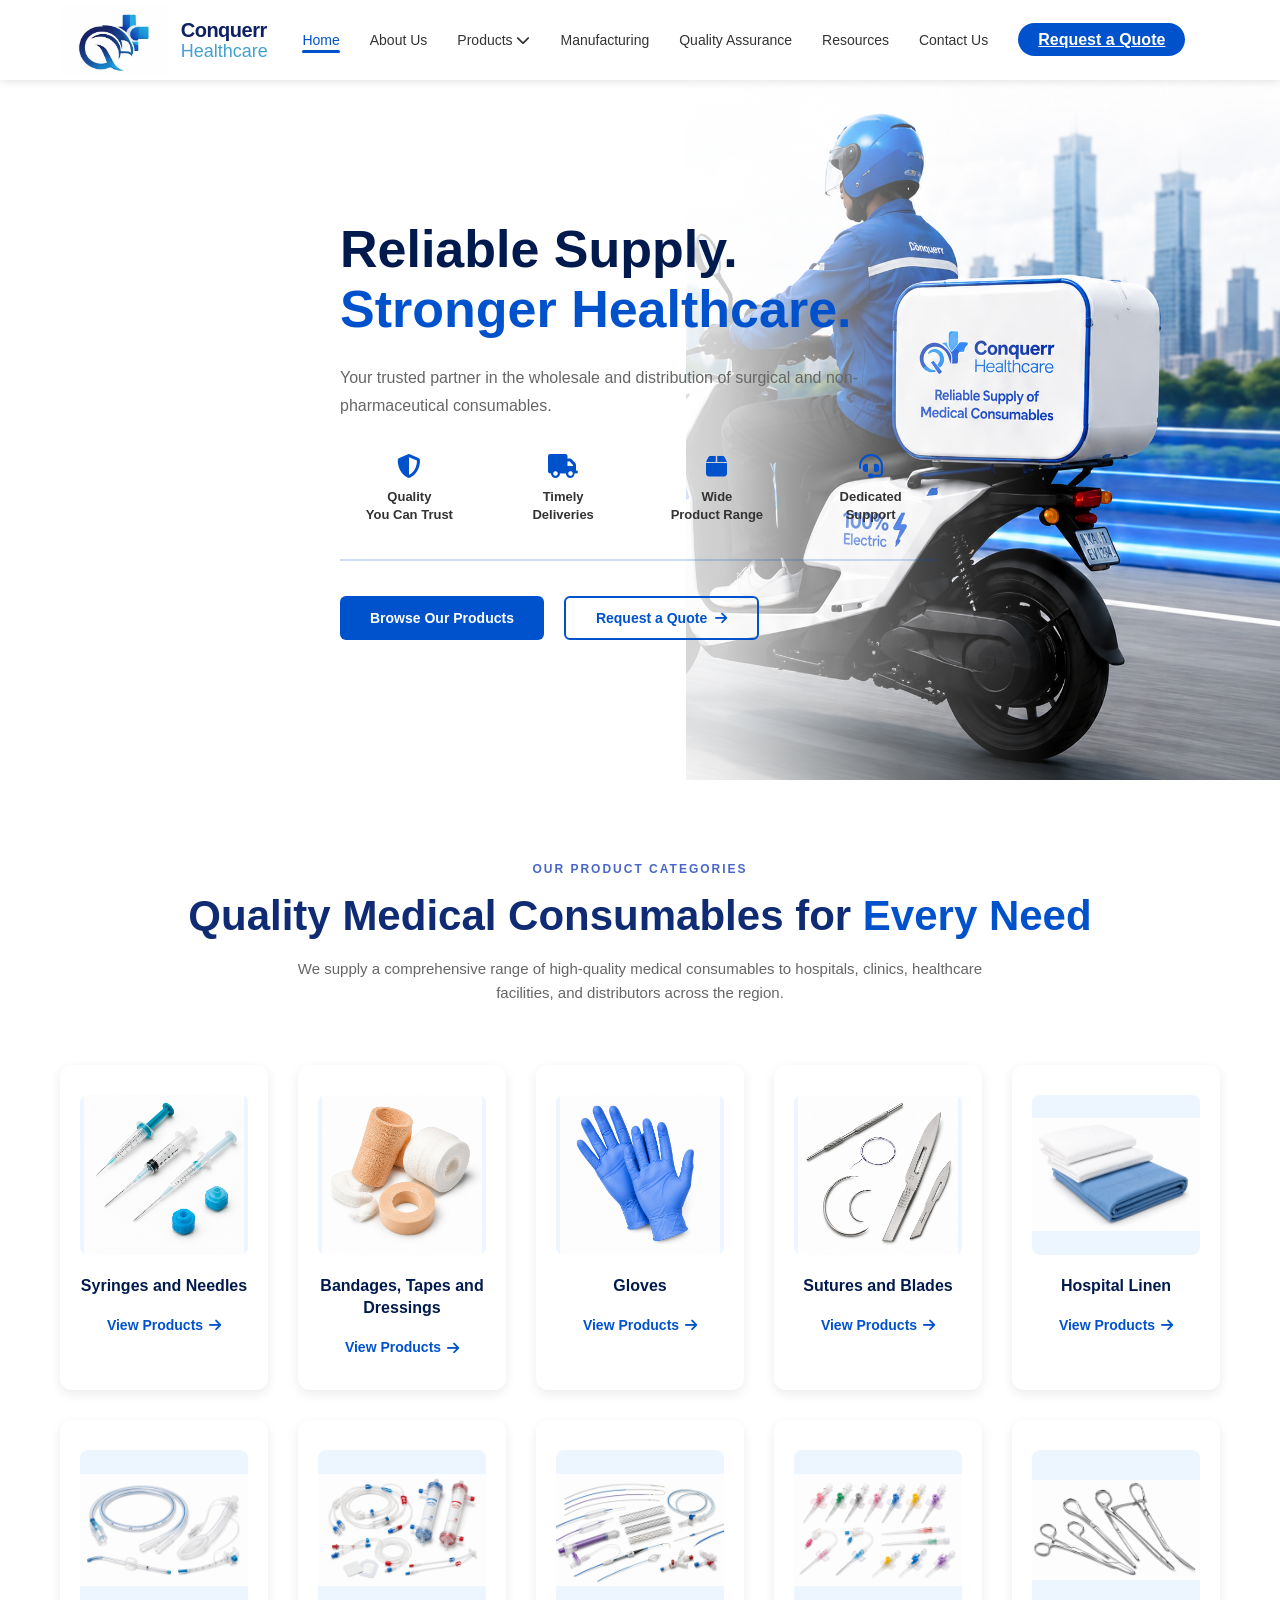
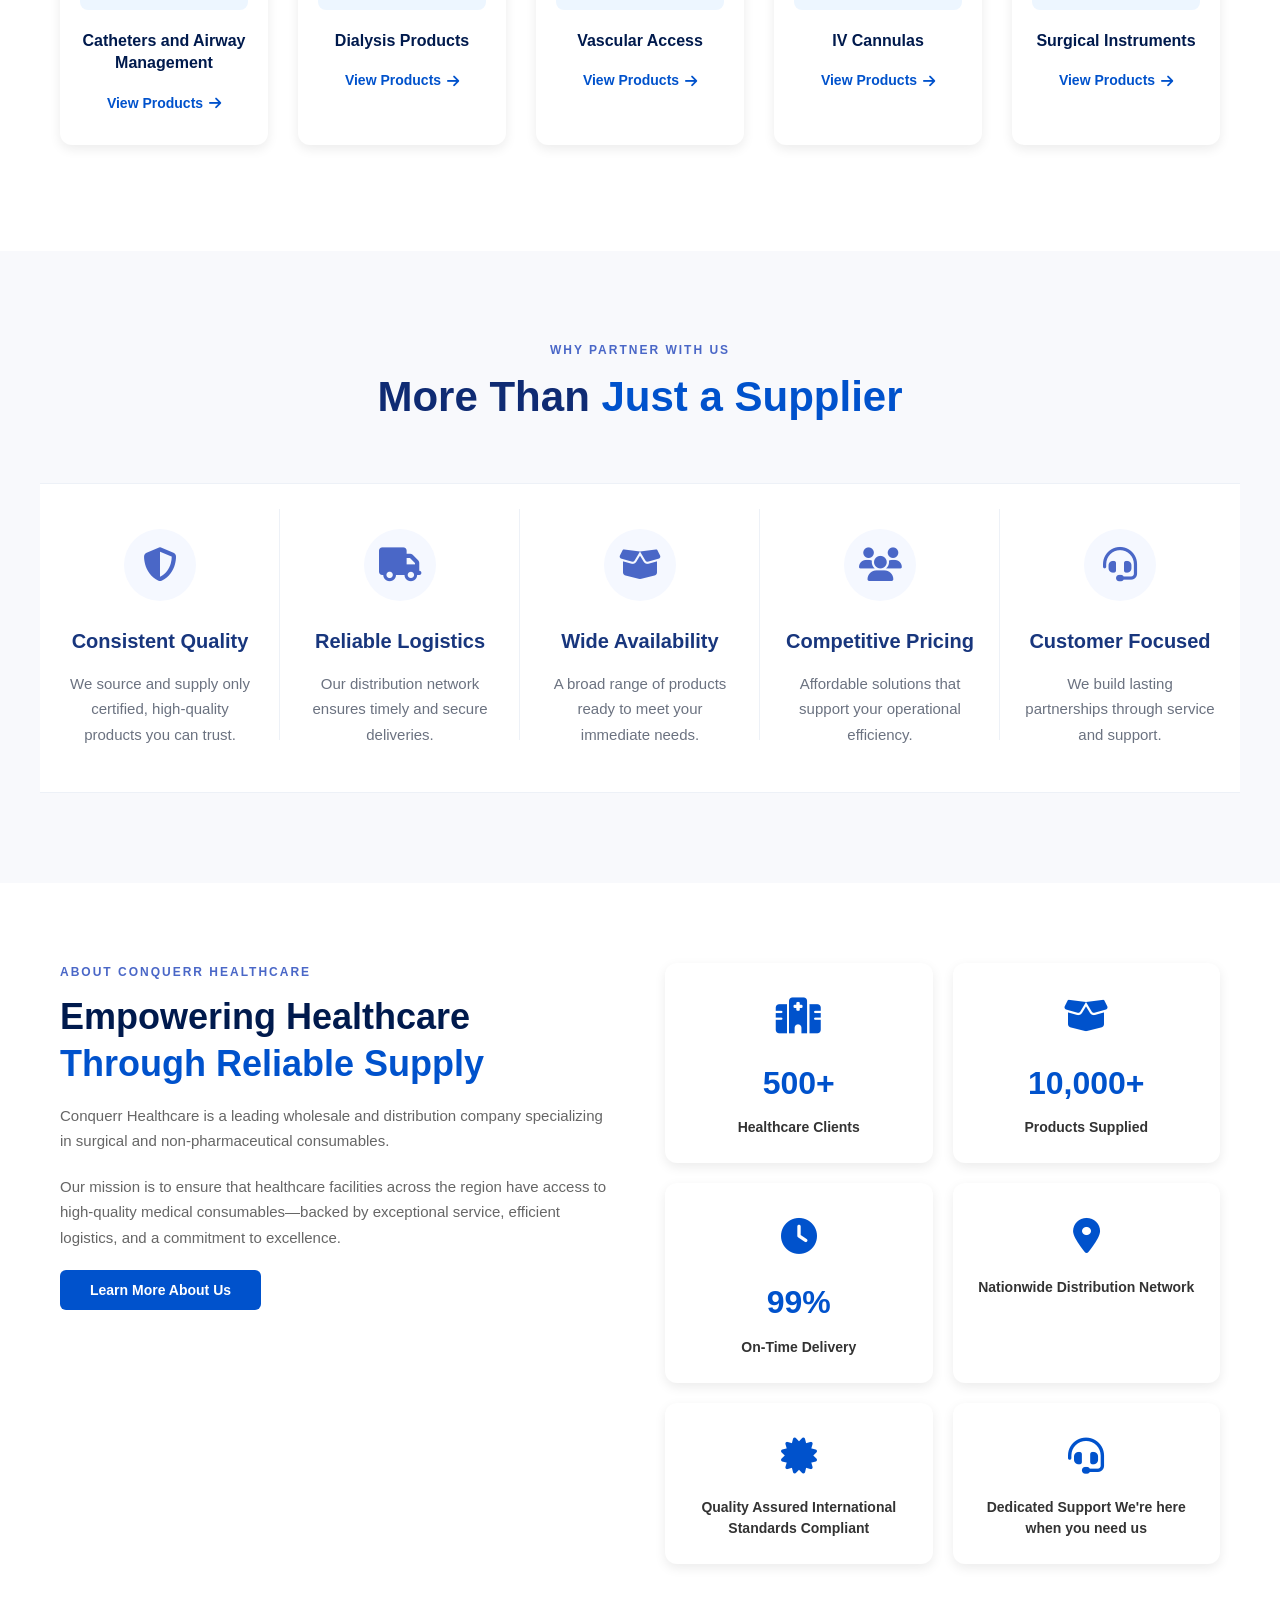
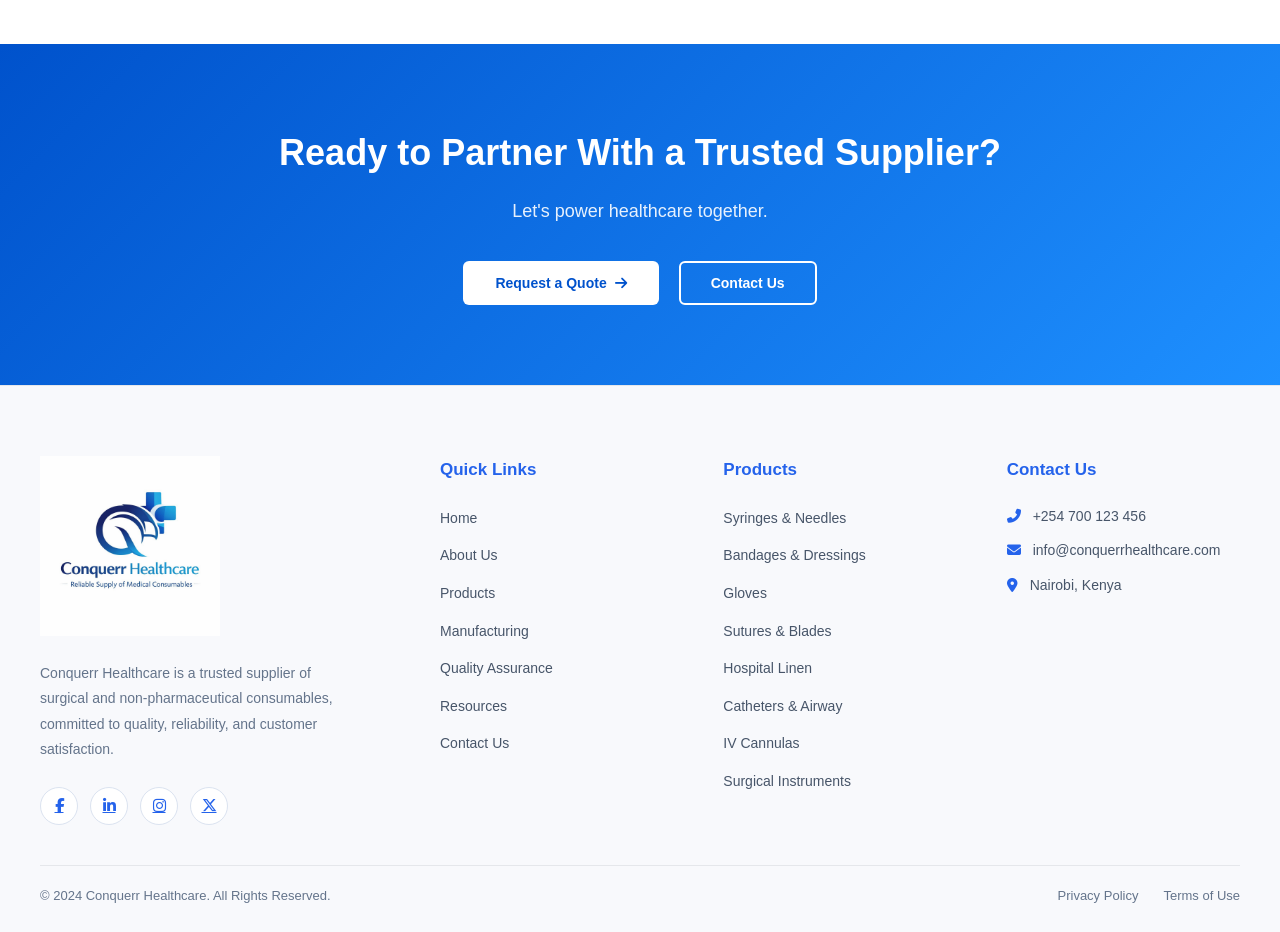
==== index.html @ abe2ee46 "first commit" ====
<!DOCTYPE html>
<html lang="en">
<head>
    <meta charset="UTF-8">
    <meta name="viewport" content="width=device-width, initial-scale=1.0">
    <title>Conquerr Healthcare - Reliable Supply. Stronger Healthcare.</title>
    <link rel="stylesheet" href="styles.css">
    <link rel="stylesheet" href="https://cdnjs.cloudflare.com/ajax/libs/font-awesome/6.4.0/css/all.min.css">
</head>
<body>
    <!-- Navigation Bar -->
    <nav class="navbar">
        <div class="nav-container">
            <div class="nav-logo">
                <img src="logo.png" alt="Conquerr Healthcare Logo" class="logo-img">
                <div class="logo-text">
                <span class="main-text">Conquerr</span>
                <span class="sub-text">Healthcare</span>
            </div>
            </div>
            
            <div class="hamburger" id="hamburger">
                <span></span>
                <span></span>
                <span></span>
            </div>
            
            <ul class="nav-menu" id="navMenu">
                <li><a href="#home" class="nav-link active">Home</a></li>
                <li><a href="#about" class="nav-link">About Us</a></li>
                <li class="dropdown">
                    <a href="#products" class="nav-link">Products <i class="fas fa-chevron-down"></i></a>
                    <div class="dropdown-menu">
                        <a href="#syringes">Syringes and Needles</a>
                        <a href="#bandages">Bandages, Tapes & Dressings</a>
                        <a href="#gloves">Gloves</a>
                        <a href="#sutures">Sutures and Blades</a>
                        <a href="#linen">Hospital Linen</a>
                    </div>
                </li>
                <li><a href="#manufacturing" class="nav-link">Manufacturing</a></li>
                <li><a href="#quality" class="nav-link">Quality Assurance</a></li>
                <li><a href="#resources" class="nav-link">Resources</a></li>
                <li><a href="#contact" class="nav-link">Contact Us</a></li>
                <li><a href="#quote" class="btn-quote">Request a Quote</a></li>
            </ul>
        </div>
    </nav>

    <!-- Hero Section -->
    <section class="hero" id="home">
        <div class="hero-background">
            <div class="hero-gradient-overlay"></div>
            <img src="bike.png" alt="Delivery Bike" class="hero-bike-image">
        </div>

        <div class="hero-content">
            <div class="hero-text-wrapper">
                <h1 class="hero-title">
                    Reliable Supply.<br>
                    <span class="highlight">Stronger Healthcare.</span>
                </h1>
                <p class="hero-subtitle">
                    Your trusted partner in the wholesale and distribution of surgical and non-pharmaceutical consumables.
                </p>
                
                <div class="hero-features">
                    <div class="feature-item">
                        <i class="fas fa-shield-alt"></i>
                        <span>Quality<br>You Can Trust</span>
                    </div>
                    <div class="feature-item">
                        <i class="fas fa-truck"></i>
                        <span>Timely<br>Deliveries</span>
                    </div>
                    <div class="feature-item">
                        <i class="fas fa-box"></i>
                        <span>Wide<br>Product Range</span>
                    </div>
                    <div class="feature-item">
                        <i class="fas fa-headset"></i>
                        <span>Dedicated<br>Support</span>
                    </div>
                </div>
                
                <div class="hero-buttons">
                    <button class="btn btn-primary">Browse Our Products</button>
                    <button class="btn btn-secondary">Request a Quote <i class="fas fa-arrow-right"></i></button>
                </div>
            </div>
        </div>
    </section>

    <!-- Products Section -->
    <section class="products-section" id="products">
        <div class="container">
            <div class="section-header">
                <span class="section-label">OUR PRODUCT CATEGORIES</span>
                <h2>Quality Medical Consumables for <span class="highlight">Every Need</span></h2>
                <p>We supply a comprehensive range of high-quality medical consumables to hospitals, clinics, healthcare facilities, and distributors across the region.</p>
            </div>

            <div class="products-grid">
                <!-- Product 1 -->
                <div class="product-card">
                    <div class="product-image">
                        <img src="syringes.png" alt="Syringes and Needles">
                    </div>
                    <h3>Syringes and Needles</h3>
                    <a href="#" class="view-products">View Products <i class="fas fa-arrow-right"></i></a>
                </div>

                <!-- Product 2 -->
                <div class="product-card">
                    <div class="product-image">
                        <img src="bandages.png" alt="Bandages, Tapes & Dressings">
                    </div>
                    <h3>Bandages, Tapes and Dressings</h3>
                    <a href="#" class="view-products">View Products <i class="fas fa-arrow-right"></i></a>
                </div>

                <!-- Product 3 -->
                <div class="product-card">
                    <div class="product-image">
                        <img src="gloves.png" alt="Gloves">
                    </div>
                    <h3>Gloves</h3>
                    <a href="#" class="view-products">View Products <i class="fas fa-arrow-right"></i></a>
                </div>

                <!-- Product 4 -->
                <div class="product-card">
                    <div class="product-image">
                        <img src="sutures.png" alt="Sutures and Blades">
                    </div>
                    <h3>Sutures and Blades</h3>
                    <a href="#" class="view-products">View Products <i class="fas fa-arrow-right"></i></a>
                </div>

                <!-- Product 5 -->
                <div class="product-card">
                    <div class="product-image">
                        <img src="linen.png" alt="Hospital Linen">
                    </div>
                    <h3>Hospital Linen</h3>
                    <a href="#" class="view-products">View Products <i class="fas fa-arrow-right"></i></a>
                </div>

                <!-- Product 6 -->
                <div class="product-card">
                    <div class="product-image">
                        <img src="catheters.png" alt="Catheters and Airway Management">
                    </div>
                    <h3>Catheters and Airway Management</h3>
                    <a href="#" class="view-products">View Products <i class="fas fa-arrow-right"></i></a>
                </div>

                <!-- Product 7 -->
                <div class="product-card">
                    <div class="product-image">
                        <img src="dialysis.png" alt="Dialysis Products">
                    </div>
                    <h3>Dialysis Products</h3>
                    <a href="#" class="view-products">View Products <i class="fas fa-arrow-right"></i></a>
                </div>

                <!-- Product 8 -->
                <div class="product-card">
                    <div class="product-image">
                        <img src="vascular.png" alt="Vascular Access">
                    </div>
                    <h3>Vascular Access</h3>
                    <a href="#" class="view-products">View Products <i class="fas fa-arrow-right"></i></a>
                </div>

                <!-- Product 9 -->
                <div class="product-card">
                    <div class="product-image">
                        <img src="cannulas.png" alt="IV Cannulas">
                    </div>
                    <h3>IV Cannulas</h3>
                    <a href="#" class="view-products">View Products <i class="fas fa-arrow-right"></i></a>
                </div>

                <!-- Product 10 -->
                <div class="product-card">
                    <div class="product-image">
                        <img src="instruments.png" alt="Surgical Instruments">
                    </div>
                    <h3>Surgical Instruments</h3>
                    <a href="#" class="view-products">View Products <i class="fas fa-arrow-right"></i></a>
                </div>
            </div>
        </div>
    </section>
    <br>

    <!-- Why Partner Section -->
<section class="why-partner" id="quality">
    <div class="container">

        <div class="section-header">
            <span class="section-label">WHY PARTNER WITH US</span>
            <h2>More Than <span class="highlight">Just a Supplier</span></h2>
        </div>

        <div class="partners-grid">

            <div class="partner-card">
                <div class="partner-icon">
                    <i class="fas fa-shield-alt"></i>
                </div>
                <h3>Consistent Quality</h3>
                <p>
                    We source and supply only certified,
                    high-quality products you can trust.
                </p>
            </div>

            <div class="partner-card">
                <div class="partner-icon">
                    <i class="fas fa-truck"></i>
                </div>
                <h3>Reliable Logistics</h3>
                <p>
                    Our distribution network ensures timely
                    and secure deliveries.
                </p>
            </div>

            <div class="partner-card">
                <div class="partner-icon">
                    <i class="fas fa-box-open"></i>
                </div>
                <h3>Wide Availability</h3>
                <p>
                    A broad range of products ready to meet
                    your immediate needs.
                </p>
            </div>

            <div class="partner-card">
                <div class="partner-icon">
                    <i class="fas fa-users"></i>
                </div>
                <h3>Competitive Pricing</h3>
                <p>
                    Affordable solutions that support your
                    operational efficiency.
                </p>
            </div>

            <div class="partner-card">
                <div class="partner-icon">
                    <i class="fas fa-headset"></i>
                </div>
                <h3>Customer Focused</h3>
                <p>
                    We build lasting partnerships through
                    service and support.
                </p>
            </div>

        </div>

    </div>
</section>

    <!-- About Section -->
    <section class="about-section" id="about">
        <div class="container">
            <div class="about-content">
                <div class="about-text">
                    <span class="section-label">ABOUT CONQUERR HEALTHCARE</span>
                    <h2>Empowering Healthcare<br><span class="highlight">Through Reliable Supply</span></h2>
                    <p>Conquerr Healthcare is a leading wholesale and distribution company specializing in surgical and non-pharmaceutical consumables.</p>
                    <p>Our mission is to ensure that healthcare facilities across the region have access to high-quality medical consumables—backed by exceptional service, efficient logistics, and a commitment to excellence.</p>
                    <button class="btn btn-primary">Learn More About Us</button>
                </div>

                <div class="stats-grid">
                    <div class="stat-card">
                        <div class="stat-icon">
                            <i class="fas fa-hospital"></i>
                        </div>
                        <div class="stat-number">500+</div>
                        <div class="stat-label">Healthcare Clients</div>
                    </div>

                    <div class="stat-card">
                        <div class="stat-icon">
                            <i class="fas fa-box-open"></i>
                        </div>
                        <div class="stat-number">10,000+</div>
                        <div class="stat-label">Products Supplied</div>
                    </div>

                    <div class="stat-card">
                        <div class="stat-icon">
                            <i class="fas fa-clock"></i>
                        </div>
                        <div class="stat-number">99%</div>
                        <div class="stat-label">On-Time Delivery</div>
                    </div>

                    <div class="stat-card">
                        <div class="stat-icon">
                            <i class="fas fa-map-marker-alt"></i>
                        </div>
                        <div class="stat-label">Nationwide Distribution Network</div>
                    </div>

                    <div class="stat-card">
                        <div class="stat-icon">
                            <i class="fas fa-certificate"></i>
                        </div>
                        <div class="stat-label">Quality Assured International Standards Compliant</div>
                    </div>

                    <div class="stat-card">
                        <div class="stat-icon">
                            <i class="fas fa-headset"></i>
                        </div>
                        <div class="stat-label">Dedicated Support We're here when you need us</div>
                    </div>
                </div>
            </div>
        </div>
    </section>

    <!-- CTA Section -->
    <section class="cta-section">
        <div class="container">
            <div class="cta-content">
                <h2>Ready to Partner With a Trusted Supplier?</h2>
                <p>Let's power healthcare together.</p>
                <div class="cta-buttons">
                    <button class="btn btn-secondary-light">Request a Quote <i class="fas fa-arrow-right"></i></button>
                    <button class="btn btn-secondary-outline">Contact Us</button>
                </div>
            </div>
        </div>
    </section>

    <footer class="footer">

    <div class="container">

        <div class="footer-content">

            <!-- Company -->
            <div class="footer-section">

                <div class="footer-logo">
                    <img src="logo1.png" alt="Logo" class="logo-img-footer">
                </div>

                <p>
                    Conquerr Healthcare is a trusted supplier
                    of surgical and non-pharmaceutical consumables,
                    committed to quality, reliability,
                    and customer satisfaction.
                </p>

                <div class="social-links">
                    <a href="#"><i class="fab fa-facebook-f"></i></a>
                    <a href="#"><i class="fab fa-linkedin-in"></i></a>
                    <a href="#"><i class="fab fa-instagram"></i></a>
                    <a href="#"><i class="fab fa-x-twitter"></i></a>
                </div>

            </div>

            <!-- Quick Links -->
            <div class="footer-section">

                <h4>Quick Links</h4>

                <ul>
                    <li><a href="#">Home</a></li>
                    <li><a href="#">About Us</a></li>
                    <li><a href="#">Products</a></li>
                    <li><a href="#">Manufacturing</a></li>
                    <li><a href="#">Quality Assurance</a></li>
                    <li><a href="#">Resources</a></li>
                    <li><a href="#">Contact Us</a></li>
                </ul>

            </div>

            <!-- Products -->
            <div class="footer-section">

                <h4>Products</h4>

                <ul>
                    <li><a href="#">Syringes & Needles</a></li>
                    <li><a href="#">Bandages & Dressings</a></li>
                    <li><a href="#">Gloves</a></li>
                    <li><a href="#">Sutures & Blades</a></li>
                    <li><a href="#">Hospital Linen</a></li>
                    <li><a href="#">Catheters & Airway</a></li>
                    <li><a href="#">IV Cannulas</a></li>
                    <li><a href="#">Surgical Instruments</a></li>
                </ul>

            </div>

            <!-- Contact -->
            <div class="footer-section">

                <h4>Contact Us</h4>

                <ul class="contact-info">

                    <li>
                        <i class="fas fa-phone-alt"></i>
                        +254 700 123 456
                    </li>

                    <li>
                        <i class="fas fa-envelope"></i>
                        info@conquerrhealthcare.com
                    </li>

                    <li>
                        <i class="fas fa-location-dot"></i>
                        Nairobi, Kenya
                    </li>

                </ul>

            </div>

        </div>

        <!-- Bottom -->
        <div class="footer-bottom">

            <p>© 2024 Conquerr Healthcare. All Rights Reserved.</p>

            <div class="footer-links">
                <a href="#">Privacy Policy</a>
                <a href="#">Terms of Use</a>
            </div>

        </div>

    </div>

</footer>

    <!-- Scroll to Top Button -->
    <button class="scroll-to-top" id="scrollToTop">
        <i class="fas fa-arrow-up"></i>
    </button>

    <script src="script.js"></script>
</body>
</html>
---- styles.css ----
* {
    margin: 0;
    padding: 0;
    box-sizing: border-box;
}

:root {
    --primary-blue: #0052CC;
    --light-blue: #1E90FF;
    --sky-blue: #87CEEB;
    --dark-navy: #001a4d;
    --white: #ffffff;
    --light-gray: #f5f5f5;
    --text-dark: #333333;
    --text-light: #666666;
    --border-light: #e0e0e0;
}

html {
    scroll-behavior: smooth;
}

body {
    font-family: 'Segoe UI', Tahoma, Geneva, Verdana, sans-serif;
    line-height: 1.6;
    color: var(--text-dark);
    background-color: #ffffff;
}

.container {
    max-width: 1200px;
    margin: 0 auto;
    padding: 0 20px;
}

/* Navigation Bar */
.navbar {
    background: var(--white);
    box-shadow: 0 2px 8px rgba(0, 0, 0, 0.1);
    position: sticky;
    top: 0;
    z-index: 1000;
    transition: all 0.3s ease;
}

.nav-container {
    max-width: 1200px;
    margin: 0 auto;
    padding: 0 20px;
    display: flex;
    justify-content: space-between;
    align-items: center;
    height: 80px;
}

.nav-logo {
    display: flex;
    align-items: center;
    gap: 12px;
    text-decoration: none;
    font-weight: bold;
    flex-shrink: 0;
}

.logo-img {
    height: 70px;
    width: auto;
}

.logo-text {
    font-size: 16px;
    color: var(--primary-blue);
    line-height: 1.2;
}

.logo-text small {
    font-size: 16px;
    color: var(--light-blue);
    font-weight: 600;
}

/* Text Wrapper */
.logo-text {
    display: flex;
    flex-direction: column;
    line-height: 1;
}

/* Main Name */
.main-text {
    font-size: 20px;
    font-weight: 700;
    color: #0e2263;
    font-family: 'Poppins', sans-serif;
    letter-spacing: -0.5px;
}

/* Healthcare Text */
.sub-text {
    font-size: 18px;
    font-weight: 500;
    color: #42A1CE;
    font-family: 'Poppins', sans-serif;
    margin-top: 2px;
}

.nav-menu {
    display: flex;
    list-style: none;
    align-items: center;
    gap: 30px;
    flex: 1;
    justify-content: center;
}

.nav-link {
    color: var(--text-dark);
    text-decoration: none;
    font-size: 14px;
    font-weight: 500;
    transition: color 0.3s ease;
    position: relative;
}

.nav-link:hover,
.nav-link.active {
    color: var(--primary-blue);
}

.nav-link.active::after {
    content: '';
    position: absolute;
    bottom: -5px;
    left: 0;
    width: 100%;
    height: 3px;
    background: var(--primary-blue);
    border-radius: 2px;
}

.btn-quote {
    background: var(--primary-blue);
    color: var(--white) !important;
    padding: 8px 20px;
    border-radius: 20px;
    font-weight: 600;
    transition: all 0.3s ease;
    cursor: pointer;
    border: none;
}

.btn-quote:hover {
    background: var(--dark-navy);
    transform: translateY(-2px);
}

.dropdown {
    position: relative;
}

.dropdown-menu {
    display: none;
    position: absolute;
    top: 100%;
    left: 0;
    background: var(--white);
    min-width: 200px;
    border-radius: 8px;
    box-shadow: 0 8px 16px rgba(0, 0, 0, 0.1);
    margin-top: 10px;
    padding: 10px 0;
}

.dropdown-menu a {
    display: block;
    padding: 12px 20px;
    color: var(--text-dark);
    text-decoration: none;
    transition: all 0.3s ease;
}

.dropdown-menu a:hover {
    background: var(--light-gray);
    color: var(--primary-blue);
    padding-left: 25px;
}

.dropdown:hover .dropdown-menu {
    display: block;
}

.hamburger {
    display: none;
    flex-direction: column;
    cursor: pointer;
    gap: 6px;
}

.hamburger span {
    width: 25px;
    height: 3px;
    background: var(--primary-blue);
    border-radius: 3px;
    transition: all 0.3s ease;
}

/* Hero Section - Seamlessly Integrated */
.hero {
    position: relative;
    height: 700px;
    display: flex;
    align-items: center;
    justify-content: flex-start;
    overflow: hidden;
    background: #ffffff;
}



.hero-gradient-overlay {
    position: absolute;
    top: 0;
    right: 0;
    width: 100%;
    height: 100%;
    background: linear-gradient(
        to left,
        transparent 0%,
        rgba(255, 255, 255, 0) 30%,
        rgba(255, 255, 255, 0.3) 50%,
        rgba(255, 255, 255, 0.8) 75%,
        rgba(255, 255, 255, 1) 100%
    );
    z-index: 2;
    pointer-events: none;
}

/* Hero Background */
.hero-background {
    position: absolute;
    top: 0;
    right: 0;
    width: 58%;
    height: 100%;
    overflow: hidden;
    z-index: 1;
    display: flex;
    justify-content: flex-end;
    align-items: center;
}

/* Hero Image */
.hero-bike-image {
    width: 80%;
    height: 100%;
    object-fit: cover;
    object-position: right center;
    animation: float 4s ease-in-out infinite;
}

@keyframes float {
    0%, 100% {
        transform: translateY(0px) translateX(0px);
    }
    50% {
        transform: translateY(-15px) translateX(10px);
    }
}

.hero-content {
    position: relative;
    z-index: 3;
    width: 100%;
    max-width: 1200px;
    margin: 0 auto;
    padding: 0 20px;
    width: 50%;
}

.hero-text-wrapper {
    max-width: 600px;
}

.hero-title {
    font-size: 52px;
    font-weight: 800;
    line-height: 1.15;
    color: var(--dark-navy);
    margin-bottom: 25px;
}

.hero-title .highlight {
    color: var(--primary-blue);
}

.hero-subtitle {
    font-size: 16px;
    color: var(--text-light);
    margin-bottom: 35px;
    line-height: 1.7;
    font-weight: 400;
}

.hero-features {
    display: grid;
    grid-template-columns: repeat(4, 1fr);
    gap: 15px;
    margin-bottom: 35px;
    padding-bottom: 35px;
    border-bottom: 2px solid rgba(0, 82, 204, 0.2);
}

.feature-item {
    text-align: center;
    display: flex;
    flex-direction: column;
    gap: 10px;
    align-items: center;
}

.feature-item i {
    font-size: 24px;
    color: var(--primary-blue);
    transition: all 0.3s ease;
}

.feature-item:hover i {
    transform: scale(1.2);
    color: var(--dark-navy);
}

.feature-item span {
    font-size: 13px;
    font-weight: 600;
    color: var(--text-dark);
    line-height: 1.4;
}

.hero-buttons {
    display: flex;
    gap: 20px;
}

.btn {
    padding: 12px 30px;
    border: none;
    border-radius: 6px;
    font-size: 14px;
    font-weight: 600;
    cursor: pointer;
    transition: all 0.3s ease;
    text-decoration: none;
    display: inline-flex;
    align-items: center;
    gap: 8px;
}

.btn-primary {
    background: var(--primary-blue);
    color: var(--white);
}

.btn-primary:hover {
    background: var(--dark-navy);
    transform: translateY(-2px);
    box-shadow: 0 8px 16px rgba(0, 82, 204, 0.3);
}

.btn-secondary {
    background: transparent;
    color: var(--primary-blue);
    border: 2px solid var(--primary-blue);
}

.btn-secondary:hover {
    background: var(--primary-blue);
    color: var(--white);
    transform: translateY(-2px);
}

.btn-secondary-light {
    background: var(--white);
    color: var(--primary-blue);
    border: 2px solid transparent;
}

.btn-secondary-light:hover {
    background: var(--light-gray);
    transform: translateY(-2px);
}

.btn-secondary-outline {
    background: transparent;
    color: var(--white);
    border: 2px solid var(--white);
}

.btn-secondary-outline:hover {
    background: var(--white);
    color: var(--primary-blue);
    transform: translateY(-2px);
}

/* Section Headers */
.section-header {
    text-align: center;
    margin-bottom: 50px;
}

.section-label {
    display: inline-block;
    color: var(--light-blue);
    font-size: 12px;
    font-weight: 700;
    letter-spacing: 1px;
    margin-bottom: 15px;
    text-transform: uppercase;
}

.section-header h2 {
    font-size: 36px;
    font-weight: 800;
    color: var(--dark-navy);
    margin-bottom: 15px;
    line-height: 1.3;
}

.section-header h2 .highlight {
    color: var(--primary-blue);
}

.section-header p {
    font-size: 15px;
    color: var(--text-light);
    max-width: 700px;
    margin: 0 auto;
    line-height: 1.6;
}

/* Products Section */
.products-section {
    padding: 80px 20px;
    background: #ffffff;
}

.products-grid {
    display: grid;
    grid-template-columns: repeat(auto-fit, minmax(200px, 1fr));
    gap: 30px;
}

.product-card {
    background: var(--white);
    border-radius: 12px;
    padding: 30px 20px;
    text-align: center;
    transition: all 0.3s ease;
    box-shadow: 0 4px 12px rgba(0, 0, 0, 0.08);
}

.product-card:hover {
    transform: translateY(-8px);
    box-shadow: 0 12px 24px rgba(0, 82, 204, 0.15);
}

.product-image {
    height: 160px;
    display: flex;
    align-items: center;
    justify-content: center;
    margin-bottom: 20px;
    background: rgba(30, 144, 255, 0.08);
    border-radius: 8px;
}

.product-image img {
    max-width: 100%;
    max-height: 100%;
    object-fit: contain;
}

.product-card h3 {
    font-size: 16px;
    font-weight: 700;
    color: var(--dark-navy);
    margin-bottom: 15px;
    line-height: 1.4;
}

.view-products {
    color: var(--primary-blue);
    text-decoration: none;
    font-size: 14px;
    font-weight: 600;
    display: inline-flex;
    align-items: center;
    gap: 6px;
    transition: all 0.3s ease;
}

.view-products:hover {
    gap: 10px;
    color: var(--dark-navy);
}


.why-partner {
    padding: 90px 20px;
    background-color: #f8f9fc !important;
}


.why-partner .container {
    max-width: 1280px;
    margin: 0 auto;
}

/* Header */
.section-header {
    text-align: center;
    margin-bottom: 60px;
}

.section-label {
    display: block;
    font-size: 12px;
    font-weight: 700;
    letter-spacing: 2px;
    color: #4a67c7;
    margin-bottom: 12px;
    text-transform: uppercase;
}

.section-header h2 {
    font-size: 42px;
    font-weight: 700;
    color: #0f2b73;
    line-height: 1.2;
}

/* Grid */
.partners-grid {
    display: grid;
    grid-template-columns: repeat(5, 1fr);
    border-top: 1px solid #edf1f7;
    border-bottom: 1px solid #edf1f7;
    background: #ffffff;
}

/* Cards */
.partner-card {
    text-align: center;
    padding: 45px 25px;
    position: relative;
    transition: all 0.3s ease;
}

/* Vertical Divider */
.partner-card:not(:last-child)::after {
    content: "";
    position: absolute;
    top: 25px;
    right: 0;
    width: 1px;
    height: 75%;
    background: #edf1f7;
}

.partner-card:hover {
    background: #ffffff;
    transform: translateY(-4px);
}

/* Icon */
.partner-icon {
    width: 72px;
    height: 72px;
    margin: 0 auto 24px;
    border-radius: 50%;
    display: flex;
    align-items: center;
    justify-content: center;
    background: #f5f8ff;
}

.partner-icon i {
    font-size: 34px;
    color: #4a67c7;
}

/* Title */
.partner-card h3 {
    font-size: 20px;
    font-weight: 700;
    color: #18367d;
    margin-bottom: 14px;
}

/* Description */
.partner-card p {
    font-size: 15px;
    line-height: 1.7;
    color: #6b7280;
    max-width: 220px;
    margin: 0 auto;
}

/* Responsive */
@media (max-width: 1100px) {
    .partners-grid {
        grid-template-columns: repeat(2, 1fr);
    }

    .partner-card:nth-child(2)::after {
        display: none;
    }
}

@media (max-width: 768px) {
    .section-header h2 {
        font-size: 32px;
    }

    .partners-grid {
        grid-template-columns: 1fr;
    }

    .partner-card::after {
        display: none;
    }

    .partner-card {
        border-bottom: 1px solid #edf1f7;
    }
}

/* About Section */
.about-section {
    padding: 80px 20px;
    background: #ffffff;
}

.about-content {
    display: grid;
    grid-template-columns: 1fr 1fr;
    gap: 50px;
    align-items: start;
}

.about-text h2 {
    font-size: 36px;
    font-weight: 800;
    color: var(--dark-navy);
    margin-bottom: 15px;
    line-height: 1.3;
}

.about-text h2 .highlight {
    color: var(--primary-blue);
}

.about-text p {
    font-size: 15px;
    color: var(--text-light);
    margin-bottom: 20px;
    line-height: 1.7;
}

.stats-grid {
    display: grid;
    grid-template-columns: 1fr 1fr;
    gap: 20px;
}

.stat-card {
    background: var(--white);
    padding: 25px;
    border-radius: 12px;
    text-align: center;
    box-shadow: 0 4px 12px rgba(0, 0, 0, 0.08);
    transition: all 0.3s ease;
}

.stat-card:hover {
    transform: translateY(-5px);
    box-shadow: 0 12px 24px rgba(0, 82, 204, 0.15);
}

.stat-icon {
    font-size: 36px;
    color: var(--primary-blue);
    margin-bottom: 12px;
}

.stat-number {
    font-size: 32px;
    font-weight: 800;
    color: var(--primary-blue);
    margin-bottom: 8px;
}

.stat-label {
    font-size: 14px;
    font-weight: 600;
    color: var(--text-dark);
    line-height: 1.5;
}

/* CTA Section */
.cta-section {
    background: linear-gradient(135deg, var(--primary-blue) 0%, var(--light-blue) 100%);
    padding: 80px 20px;
    text-align: center;
}

.cta-content h2 {
    font-size: 36px;
    font-weight: 800;
    color: var(--white);
    margin-bottom: 15px;
}

.cta-content p {
    font-size: 18px;
    color: rgba(255, 255, 255, 0.9);
    margin-bottom: 35px;
}

.cta-buttons {
    display: flex;
    gap: 20px;
    justify-content: center;
}

/* =========================
   FOOTER
========================= */
.footer {
    background: #f8f9fc;
    padding: 70px 20px 25px;
    color: #1e293b;
    border-top: 1px solid #e5e7eb;
}

.footer .container {
    max-width: 1280px;
    margin: 0 auto;
}

/* Main Footer Layout */
.footer-content {
    display: grid;
    grid-template-columns: 1.5fr 1fr 1fr 1fr;
    gap: 50px;
    padding-bottom: 40px;
    border-bottom: 1px solid #e5e7eb;
}

/* Logo Area */
.footer-logo {
    margin-bottom: 18px;
}

.logo-img-footer {
    width: 180px;
    height: auto;
}

/* Paragraph */
.footer-section p {
    font-size: 14px;
    line-height: 1.8;
    color: #64748b;
    margin-bottom: 25px;
    max-width: 300px;
}

/* Titles */
.footer-section h4 {
    font-size: 17px;
    font-weight: 700;
    color: #2563eb;
    margin-bottom: 22px;
}

/* Lists */
.footer-section ul {
    list-style: none;
    padding: 0;
    margin: 0;
}

.footer-section ul li {
    margin-bottom: 12px;
}

.footer-section ul li a {
    text-decoration: none;
    color: #475569;
    font-size: 14px;
    transition: 0.3s ease;
}

.footer-section ul li a:hover {
    color: #2563eb;
    padding-left: 3px;
}

/* Contact Info */
.contact-info li {
    display: flex;
    align-items: flex-start;
    gap: 12px;
    color: #475569;
    font-size: 14px;
    line-height: 1.6;
}

.contact-info i {
    color: #2563eb;
    margin-top: 4px;
}

/* Social Icons */
.social-links {
    display: flex;
    gap: 12px;
    margin-top: 10px;
}

.social-links a {
    width: 38px;
    height: 38px;
    border-radius: 50%;
    background: #ffffff;
    border: 1px solid #dbe3f0;
    display: flex;
    align-items: center;
    justify-content: center;
    color: #2563eb;
    font-size: 15px;
    transition: all 0.3s ease;
}

.social-links a:hover {
    background: #2563eb;
    color: #fff;
    transform: translateY(-3px);
}

/* Bottom */
.footer-bottom {
    padding-top: 20px;
    display: flex;
    justify-content: space-between;
    align-items: center;
    font-size: 13px;
    color: #64748b;
}

/* Bottom Links */
.footer-links {
    display: flex;
    gap: 25px;
}

.footer-links a {
    text-decoration: none;
    color: #64748b;
    transition: 0.3s ease;
}

.footer-links a:hover {
    color: #2563eb;
}

/* Responsive */
@media (max-width: 992px) {
    .footer-content {
        grid-template-columns: repeat(2, 1fr);
    }
}

@media (max-width: 768px) {

    .footer-content {
        grid-template-columns: 1fr;
    }

    .footer-bottom {
        flex-direction: column;
        gap: 15px;
        text-align: center;
    }
}

/* Scroll to Top Button */
.scroll-to-top {
    position: fixed;
    bottom: 30px;
    right: 30px;
    width: 45px;
//* =========================
   WHY PARTNER SECTION
========================= */
    height: 45px;
    background: var(--primary-blue);
    color: var(--white);
    border: none;
    border-radius: 50%;
    cursor: pointer;
    display: none;
    align-items: center;
    justify-content: center;
    font-size: 20px;
    transition: all 0.3s ease;
    box-shadow: 0 4px 12px rgba(0, 82, 204, 0.3);
    z-index: 999;
}

.scroll-to-top:hover {
    background: var(--dark-navy);
    transform: translateY(-3px);
}

.scroll-to-top.show {
    display: flex;
}

/* Responsive Design */
@media (max-width: 1024px) {
    .hero {
        height: 600px;
    }

    .hero-title {
        font-size: 40px;
    }

    .hero-background {
        width: 50%;
    }

    .hero-content {
        width: 50%;
    }

    .hero-features {
        grid-template-columns: repeat(2, 1fr);
    }
}

@media (max-width: 768px) {
    .nav-menu {
        display: none;
        position: absolute;
        top: 80px;
        left: 0;
        width: 100%;
        flex-direction: column;
        background: var(--white);
        box-shadow: 0 8px 16px rgba(0, 0, 0, 0.1);
        padding: 20px 0;
        gap: 0;
        z-index: 999;
    }

    .nav-menu.active {
        display: flex;
    }

    .nav-menu li {
        width: 100%;
        text-align: center;
    }

    .nav-menu li a {
        display: block;
        padding: 12px;
    }

    .hamburger {
        display: flex;
    }

    .hero {
        height: 500px;
        display: block;
        padding: 40px 20px;
    }

    .hero-background {
        position: relative;
        width: 100%;
        height: auto;
        margin-bottom: 20px;
        min-height: 300px;
    }

    .hero-content {
        position: relative;
        z-index: 5;
        width: 100%;
    }

    .hero-title {
        font-size: 32px;
    }

    .hero-subtitle {
        font-size: 15px;
    }

    .hero-features {
        grid-template-columns: repeat(2, 1fr);
        gap: 12px;
        margin-bottom: 25px;
    }

    .hero-buttons {
        flex-direction: column;
    }

    .btn {
        width: 100%;
        justify-content: center;
    }

    .section-header h2 {
        font-size: 28px;
    }

    .products-grid {
        grid-template-columns: repeat(auto-fit, minmax(150px, 1fr));
        gap: 20px;
    }

    .partners-grid {
        grid-template-columns: 1fr;
    }

    .about-content {
        grid-template-columns: 1fr;
        gap: 30px;
    }

    .stats-grid {
        grid-template-columns: 1fr;
    }

    .cta-buttons {
        flex-direction: column;
    }

    .footer-content {
        grid-template-columns: 1fr;
    }

    .footer-bottom {
        flex-direction: column;
        gap: 15px;
        text-align: center;
    }

    .scroll-to-top {
        bottom: 20px;
        right: 20px;
        width: 40px;
        height: 40px;
    }
}

@media (max-width: 480px) {
    .hero {
        height: auto;
        padding: 30px 20px;
    }

    .hero-background {
        min-height: 250px;
        margin-bottom: 15px;//* =========================
   WHY PARTNER SECTION
========================= */
    }

    .hero-title {
        font-size: 24px;
        margin-bottom: 15px;
    }

    .hero-subtitle {
        font-size: 14px;
        margin-bottom: 20px;
    }

    .hero-features {
        grid-template-columns: repeat(2, 1fr);
        gap: 10px;
        margin-bottom: 20px;
        padding-bottom: 20px;
    }

    .feature-item span {
        font-size: 11px;
    }

    .section-header h2 {
        font-size: 22px;
    }

    .section-header p {
        font-size: 13px;
    }

    .products-grid {
        grid-template-columns: repeat(auto-fit, minmax(120px, 1fr));
        gap: 15px;
    }

    .product-card {
        padding: 20px 15px;
    }

    .product-image {
        height: 120px;
    }

    .cta-content h2 {
        font-size: 22px;
    }

    .cta-content p {
        font-size: 14px;
    }
}
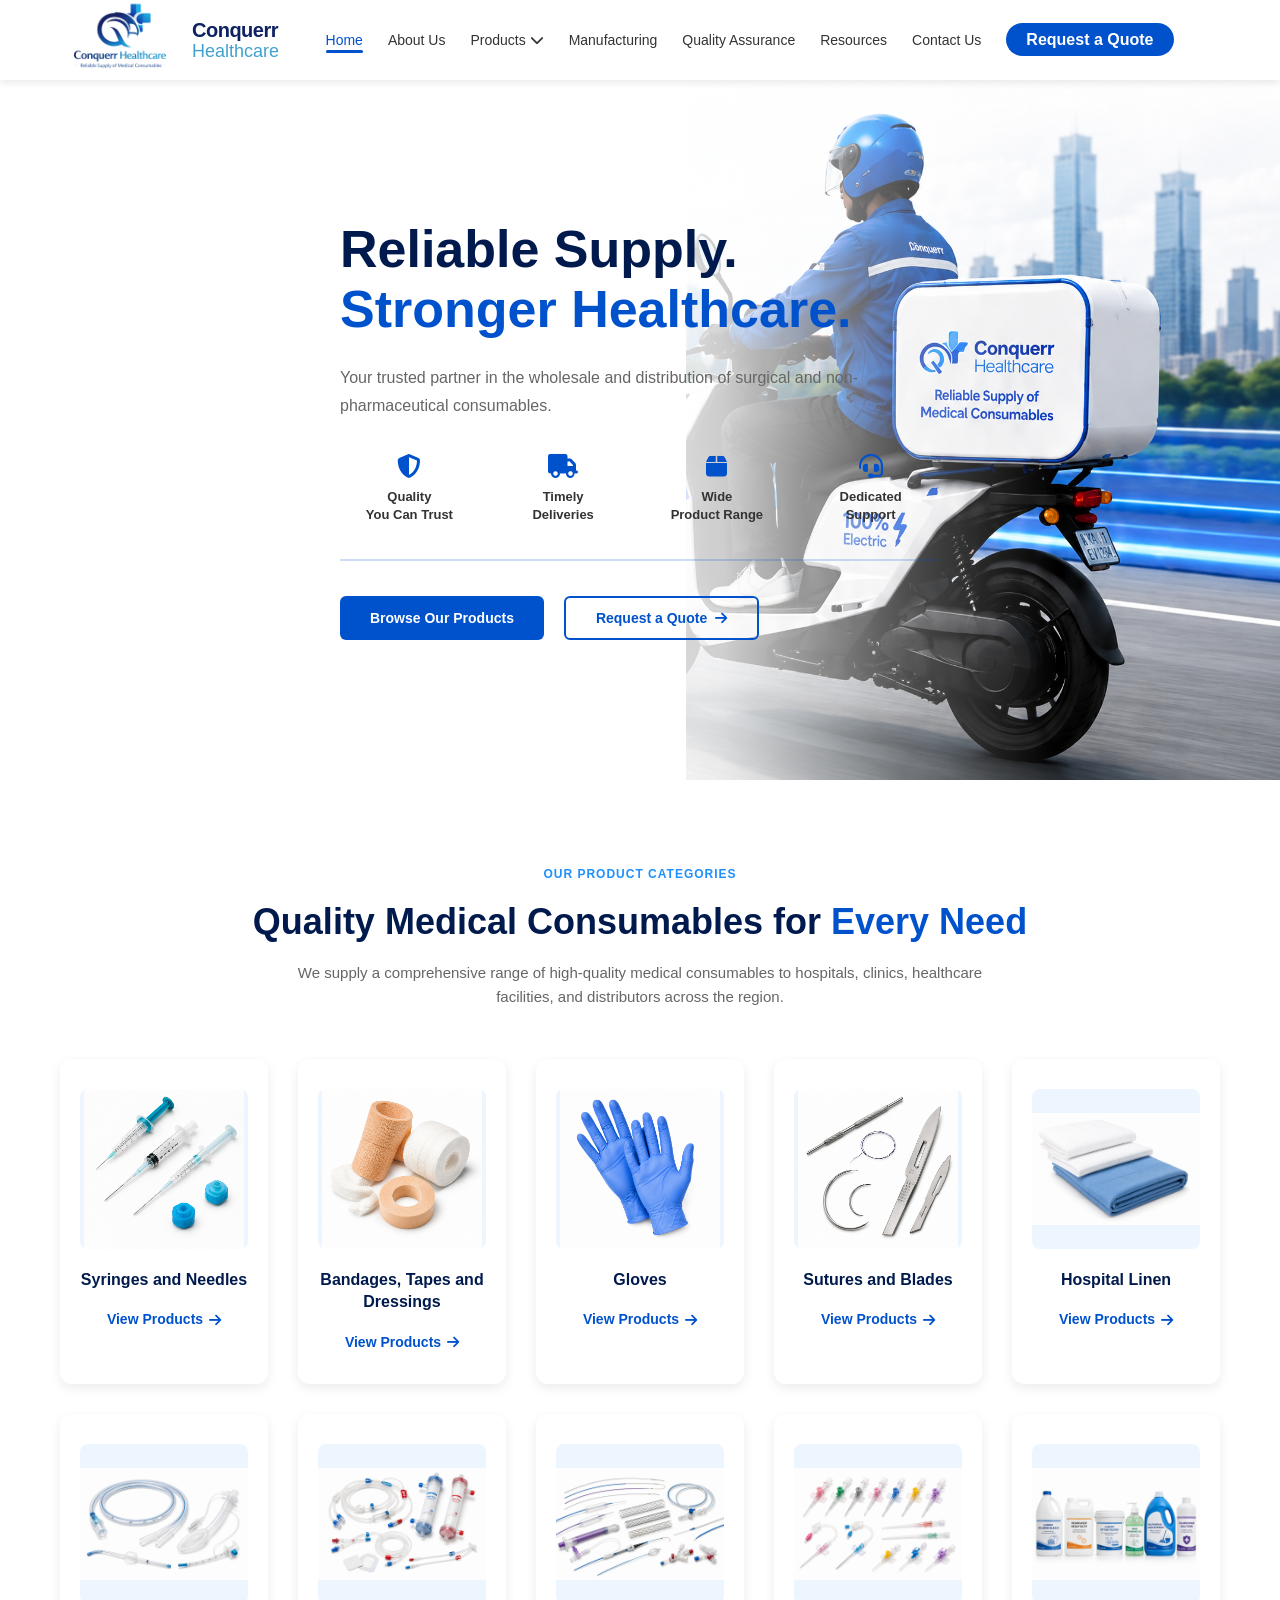
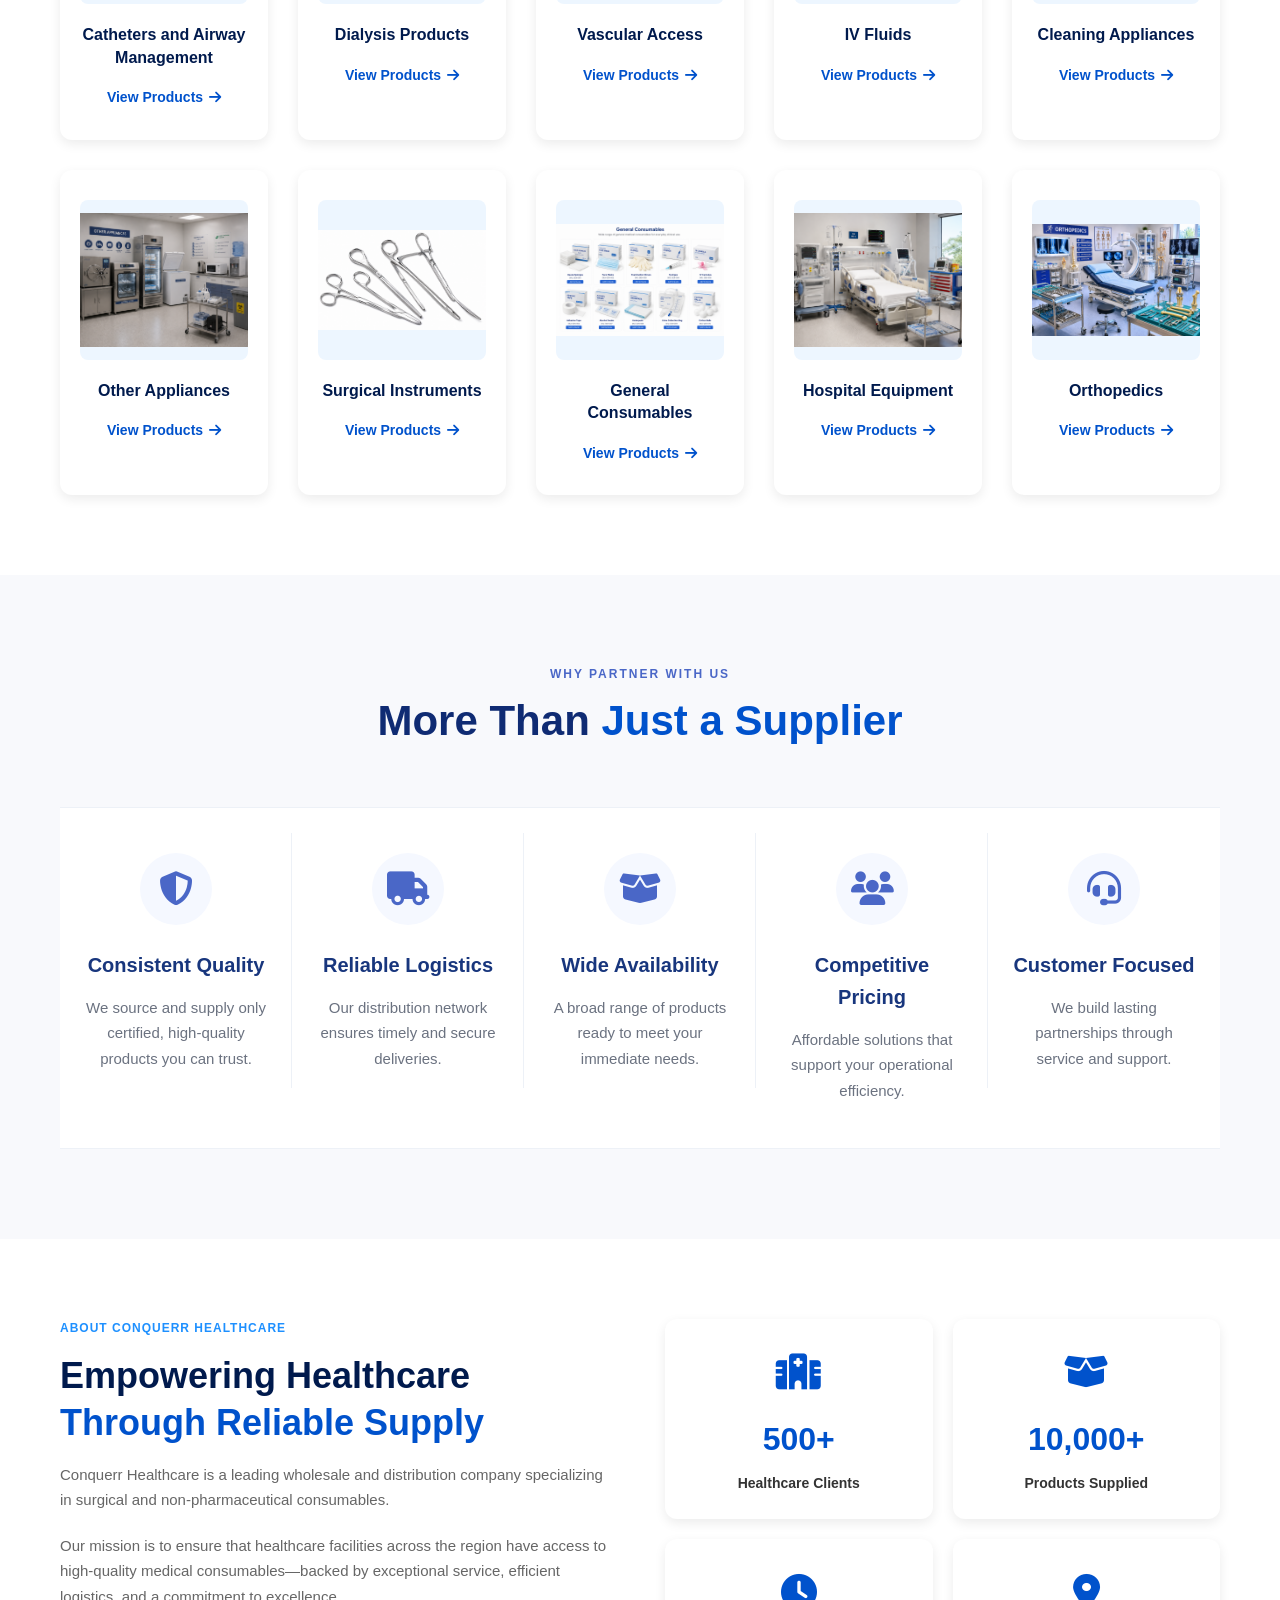
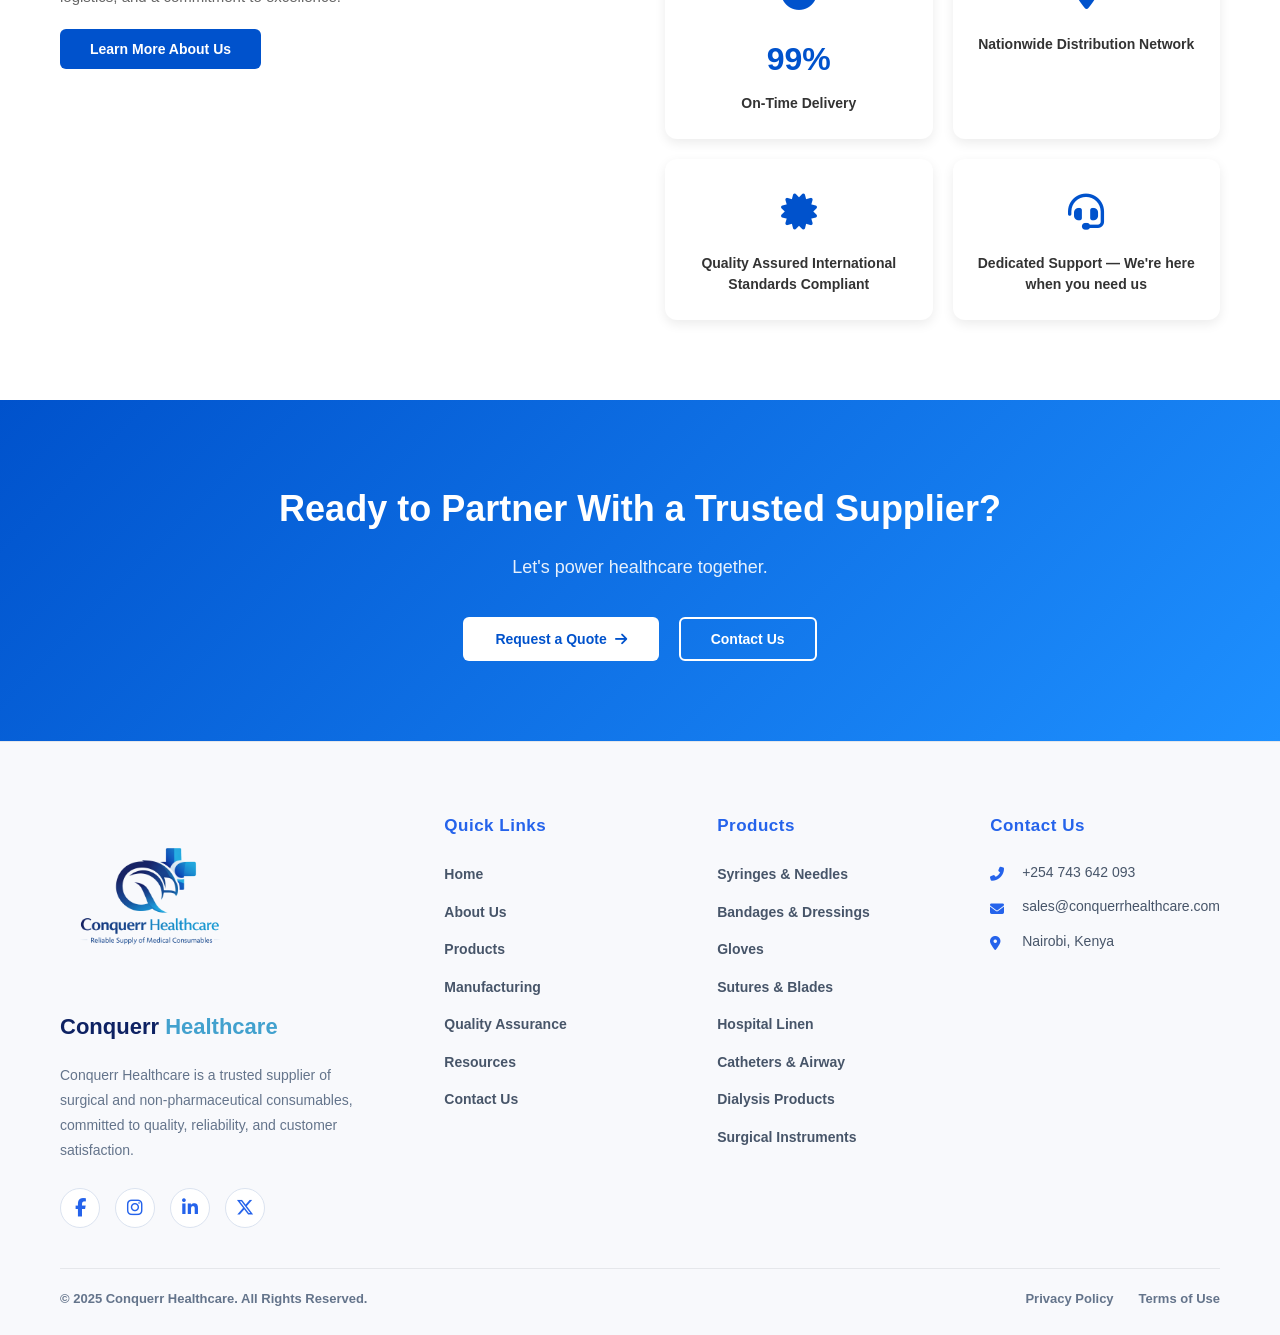
==== commit 7a1a986f: "code" ====
--- a/index.html
+++ b/index.html
@@ -4,45 +4,1138 @@
     <meta charset="UTF-8">
     <meta name="viewport" content="width=device-width, initial-scale=1.0">
     <title>Conquerr Healthcare - Reliable Supply. Stronger Healthcare.</title>
-    <link rel="stylesheet" href="styles.css">
     <link rel="stylesheet" href="https://cdnjs.cloudflare.com/ajax/libs/font-awesome/6.4.0/css/all.min.css">
+    <link rel="stylesheet" href="https://cdnjs.cloudflare.com/ajax/libs/font-awesome/6.7.2/css/all.min.css">
+    <style>
+        * { margin: 0; padding: 0; box-sizing: border-box; }
+
+        :root {
+            --primary-blue: #0052CC;
+            --light-blue: #1E90FF;
+            --sky-blue: #87CEEB;
+            --dark-navy: #001a4d;
+            --white: #ffffff;
+            --light-gray: #f5f5f5;
+            --text-dark: #333333;
+            --text-light: #666666;
+            --border-light: #e0e0e0;
+        }
+
+        html { scroll-behavior: smooth; }
+
+        body {
+            font-family: 'Segoe UI', Tahoma, Geneva, Verdana, sans-serif;
+            line-height: 1.6;
+            color: var(--text-dark);
+            background-color: #ffffff;
+        }
+
+        .container { max-width: 1200px; margin: 0 auto; padding: 0 20px; }
+
+        /* ====== NAVBAR ====== */
+        .navbar {
+            background: var(--white);
+            box-shadow: 0 2px 8px rgba(0,0,0,0.1);
+            position: sticky;
+            top: 0;
+            z-index: 1000;
+            transition: all 0.3s ease;
+        }
+
+        .nav-container {
+            max-width: 1200px;
+            margin: 0 auto;
+            padding: 0 20px;
+            display: flex;
+            justify-content: space-between;
+            align-items: center;
+            height: 80px;
+        }
+
+        .nav-logo {
+            display: flex;
+            align-items: center;
+            gap: 12px;
+            text-decoration: none;
+            font-weight: bold;
+            flex-shrink: 0;
+        }
+
+        .logo-img { height: 120px; width: auto; }
+
+        .logo-text { display: flex; flex-direction: column; line-height: 1; }
+        .main-text { font-size: 20px; font-weight: 700; color: #0e2263; letter-spacing: -0.5px; }
+        .sub-text { font-size: 18px; font-weight: 500; color: #42A1CE; margin-top: 2px; }
+
+        .nav-menu {
+            display: flex;
+            list-style: none;
+            align-items: center;
+            gap: 25px;
+            flex: 1;
+            justify-content: center;
+        }
+
+        .nav-link {
+            color: var(--text-dark);
+            text-decoration: none;
+            font-size: 14px;
+            font-weight: 500;
+            transition: color 0.3s ease;
+            position: relative;
+        }
+
+        .nav-link:hover, .nav-link.active { color: var(--primary-blue); }
+
+        .nav-link.active::after {
+            content: '';
+            position: absolute;
+            bottom: -5px;
+            left: 0;
+            width: 100%;
+            height: 3px;
+            background: var(--primary-blue);
+            border-radius: 2px;
+        }
+
+        .btn-quote {
+            background: var(--primary-blue);
+            color: var(--white) !important;
+            padding: 8px 20px;
+            border-radius: 20px;
+            font-weight: 600;
+            transition: all 0.3s ease;
+            cursor: pointer;
+            border: none;
+            text-decoration: none;
+            white-space: nowrap;
+        }
+
+        .btn-quote:hover { background: var(--dark-navy); transform: translateY(-2px); }
+
+        .dropdown { position: relative; }
+
+        .dropdown-menu {
+            display: none;
+            position: absolute;
+            top: 100%;
+            left: 0;
+            background: var(--white);
+            min-width: 220px;
+            border-radius: 8px;
+            box-shadow: 0 8px 16px rgba(0,0,0,0.1);
+            margin-top: 10px;
+            padding: 10px 0;
+            z-index: 999;
+            max-height: 400px;
+            overflow-y: auto;
+        }
+
+        .dropdown-menu a {
+            display: block;
+            padding: 10px 20px;
+            color: var(--text-dark);
+            text-decoration: none;
+            font-size: 13px;
+            transition: all 0.3s ease;
+        }
+
+        .dropdown-menu a:hover {
+            background: var(--light-gray);
+            color: var(--primary-blue);
+            padding-left: 25px;
+        }
+
+        .dropdown:hover .dropdown-menu { display: block; }
+
+        .hamburger { display: none; flex-direction: column; cursor: pointer; gap: 6px; }
+        .hamburger span { width: 25px; height: 3px; background: var(--primary-blue); border-radius: 3px; transition: all 0.3s ease; }
+
+        /* ====== HERO ====== */
+        .hero {
+            position: relative;
+            height: 700px;
+            display: flex;
+            align-items: center;
+            justify-content: flex-start;
+            overflow: hidden;
+            background: #ffffff;
+        }
+
+        .hero-gradient-overlay {
+            position: absolute;
+            top: 0; right: 0;
+            width: 100%; height: 100%;
+            background: linear-gradient(to left, transparent 0%, rgba(255,255,255,0) 30%, rgba(255,255,255,0.3) 50%, rgba(255,255,255,0.8) 75%, rgba(255,255,255,1) 100%);
+            z-index: 2;
+            pointer-events: none;
+        }
+
+        .hero-background {
+            position: absolute;
+            top: 0; right: 0;
+            width: 58%; height: 100%;
+            overflow: hidden;
+            z-index: 1;
+            display: flex;
+            justify-content: flex-end;
+            align-items: center;
+        }
+
+        .hero-bike-image {
+            width: 80%; height: 100%;
+            object-fit: cover;
+            object-position: right center;
+            animation: float 4s ease-in-out infinite;
+        }
+
+        @keyframes float {
+            0%, 100% { transform: translateY(0px) translateX(0px); }
+            50% { transform: translateY(-15px) translateX(10px); }
+        }
+
+        .hero-content {
+            position: relative;
+            z-index: 3;
+            width: 50%;
+            max-width: 1200px;
+            margin: 0 auto;
+            padding: 0 20px;
+        }
+
+        .hero-text-wrapper { max-width: 600px; }
+
+        .hero-title {
+            font-size: 52px;
+            font-weight: 800;
+            line-height: 1.15;
+            color: var(--dark-navy);
+            margin-bottom: 25px;
+        }
+
+        .hero-title .highlight { color: var(--primary-blue); }
+
+        .hero-subtitle {
+            font-size: 16px;
+            color: var(--text-light);
+            margin-bottom: 35px;
+            line-height: 1.7;
+        }
+
+        .hero-features {
+            display: grid;
+            grid-template-columns: repeat(4, 1fr);
+            gap: 15px;
+            margin-bottom: 35px;
+            padding-bottom: 35px;
+            border-bottom: 2px solid rgba(0,82,204,0.2);
+        }
+
+        .feature-item {
+            text-align: center;
+            display: flex;
+            flex-direction: column;
+            gap: 10px;
+            align-items: center;
+        }
+
+        .feature-item i { font-size: 24px; color: var(--primary-blue); transition: all 0.3s ease; }
+        .feature-item:hover i { transform: scale(1.2); color: var(--dark-navy); }
+        .feature-item span { font-size: 13px; font-weight: 600; color: var(--text-dark); line-height: 1.4; }
+
+        .hero-buttons { display: flex; gap: 20px; }
+
+        /* ====== BUTTONS ====== */
+        .btn {
+            padding: 12px 30px;
+            border: none;
+            border-radius: 6px;
+            font-size: 14px;
+            font-weight: 600;
+            cursor: pointer;
+            transition: all 0.3s ease;
+            text-decoration: none;
+            display: inline-flex;
+            align-items: center;
+            gap: 8px;
+            position: relative;
+            overflow: hidden;
+        }
+
+        .btn-primary { background: var(--primary-blue); color: var(--white); }
+        .btn-primary:hover { background: var(--dark-navy); transform: translateY(-2px); box-shadow: 0 8px 16px rgba(0,82,204,0.3); }
+
+        .btn-secondary { background: transparent; color: var(--primary-blue); border: 2px solid var(--primary-blue); }
+        .btn-secondary:hover { background: var(--primary-blue); color: var(--white); transform: translateY(-2px); }
+
+        .btn-secondary-light { background: var(--white); color: var(--primary-blue); border: 2px solid transparent; }
+        .btn-secondary-light:hover { background: var(--light-gray); transform: translateY(-2px); }
+
+        .btn-secondary-outline { background: transparent; color: var(--white); border: 2px solid var(--white); }
+        .btn-secondary-outline:hover { background: var(--white); color: var(--primary-blue); transform: translateY(-2px); }
+
+        .ripple {
+            position: absolute;
+            border-radius: 50%;
+            background: rgba(255,255,255,0.5);
+            transform: scale(0);
+            animation: ripple-animation 0.6s ease-out;
+            pointer-events: none;
+        }
+
+        @keyframes ripple-animation { to { transform: scale(4); opacity: 0; } }
+
+        /* ====== SECTION HEADERS ====== */
+        .section-header { text-align: center; margin-bottom: 50px; }
+
+        .section-label {
+            display: inline-block;
+            color: var(--light-blue);
+            font-size: 12px;
+            font-weight: 700;
+            letter-spacing: 1px;
+            margin-bottom: 15px;
+            text-transform: uppercase;
+        }
+
+        .section-header h2 { font-size: 36px; font-weight: 800; color: var(--dark-navy); margin-bottom: 15px; line-height: 1.3; }
+        .section-header h2 .highlight { color: var(--primary-blue); }
+        .section-header p { font-size: 15px; color: var(--text-light); max-width: 700px; margin: 0 auto; line-height: 1.6; }
+
+        /* ====== PRODUCTS SECTION ====== */
+        .products-section { padding: 80px 20px; background: #ffffff; }
+
+        .products-grid {
+            display: grid;
+            grid-template-columns: repeat(auto-fit, minmax(200px, 1fr));
+            gap: 30px;
+        }
+
+        .product-card {
+            background: var(--white);
+            border-radius: 12px;
+            padding: 30px 20px;
+            text-align: center;
+            transition: all 0.3s ease;
+            box-shadow: 0 4px 12px rgba(0,0,0,0.08);
+        }
+
+        .product-card:hover { transform: translateY(-8px); box-shadow: 0 12px 24px rgba(0,82,204,0.15); }
+
+        .product-image {
+            height: 160px;
+            display: flex;
+            align-items: center;
+            justify-content: center;
+            margin-bottom: 20px;
+            background: rgba(30,144,255,0.08);
+            border-radius: 8px;
+        }
+
+        .product-image img { max-width: 100%; max-height: 100%; object-fit: contain; }
+
+        .product-card h3 { font-size: 16px; font-weight: 700; color: var(--dark-navy); margin-bottom: 15px; line-height: 1.4; }
+
+        .view-products {
+            color: var(--primary-blue);
+            text-decoration: none;
+            font-size: 14px;
+            font-weight: 600;
+            display: inline-flex;
+            align-items: center;
+            gap: 6px;
+            transition: all 0.3s ease;
+        }
+
+        .view-products:hover { gap: 10px; color: var(--dark-navy); }
+
+        /* ====== WHY PARTNER ====== */
+        .why-partner { padding: 90px 20px; background-color: #f8f9fc; }
+
+        .why-partner .section-header { margin-bottom: 60px; }
+
+        .why-partner .section-label {
+            display: block;
+            font-size: 12px;
+            font-weight: 700;
+            letter-spacing: 2px;
+            color: #4a67c7;
+            margin-bottom: 12px;
+            text-transform: uppercase;
+        }
+
+        .why-partner .section-header h2 { font-size: 42px; font-weight: 700; color: #0f2b73; line-height: 1.2; }
+
+        .partners-grid {
+            display: grid;
+            grid-template-columns: repeat(5, 1fr);
+            border-top: 1px solid #edf1f7;
+            border-bottom: 1px solid #edf1f7;
+            background: #ffffff;
+        }
+
+        .partner-card {
+            text-align: center;
+            padding: 45px 25px;
+            position: relative;
+            transition: all 0.3s ease;
+        }
+
+        .partner-card:not(:last-child)::after {
+            content: "";
+            position: absolute;
+            top: 25px; right: 0;
+            width: 1px; height: 75%;
+            background: #edf1f7;
+        }
+
+        .partner-card:hover { transform: translateY(-4px); }
+
+        .partner-icon {
+            width: 72px; height: 72px;
+            margin: 0 auto 24px;
+            border-radius: 50%;
+            display: flex;
+            align-items: center;
+            justify-content: center;
+            background: #f5f8ff;
+        }
+
+        .partner-icon i { font-size: 34px; color: #4a67c7; }
+        .partner-card h3 { font-size: 20px; font-weight: 700; color: #18367d; margin-bottom: 14px; }
+        .partner-card p { font-size: 15px; line-height: 1.7; color: #6b7280; max-width: 220px; margin: 0 auto; }
+
+        /* ====== ABOUT SECTION ====== */
+        .about-section { padding: 80px 20px; background: #ffffff; }
+
+        .about-content { display: grid; grid-template-columns: 1fr 1fr; gap: 50px; align-items: start; }
+
+        .about-text .section-label { display: block; margin-bottom: 15px; }
+
+        .about-text h2 { font-size: 36px; font-weight: 800; color: var(--dark-navy); margin-bottom: 15px; line-height: 1.3; }
+        .about-text h2 .highlight { color: var(--primary-blue); }
+        .about-text p { font-size: 15px; color: var(--text-light); margin-bottom: 20px; line-height: 1.7; }
+
+        .stats-grid { display: grid; grid-template-columns: 1fr 1fr; gap: 20px; }
+
+        .stat-card {
+            background: var(--white);
+            padding: 25px;
+            border-radius: 12px;
+            text-align: center;
+            box-shadow: 0 4px 12px rgba(0,0,0,0.08);
+            transition: all 0.3s ease;
+        }
+
+        .stat-card:hover { transform: translateY(-5px); box-shadow: 0 12px 24px rgba(0,82,204,0.15); }
+
+        .stat-icon { font-size: 36px; color: var(--primary-blue); margin-bottom: 12px; }
+        .stat-number { font-size: 32px; font-weight: 800; color: var(--primary-blue); margin-bottom: 8px; }
+        .stat-label { font-size: 14px; font-weight: 600; color: var(--text-dark); line-height: 1.5; }
+
+        /* ====== CTA SECTION ====== */
+        .cta-section {
+            background: linear-gradient(135deg, var(--primary-blue) 0%, var(--light-blue) 100%);
+            padding: 80px 20px;
+            text-align: center;
+        }
+
+        .cta-content h2 { font-size: 36px; font-weight: 800; color: var(--white); margin-bottom: 15px; }
+        .cta-content p { font-size: 18px; color: rgba(255,255,255,0.9); margin-bottom: 35px; }
+        .cta-buttons { display: flex; gap: 20px; justify-content: center; }
+
+        /* ====== FOOTER - UPDATED WITH BOLDER TEXT ====== */
+.footer {
+    background: #f8f9fc;
+    padding: 70px 20px 25px;
+    color: #1a1a2e;
+    border-top: 1px solid #e5e7eb;
+}
+
+.footer-content {
+    display: grid;
+    grid-template-columns: 1.5fr 1fr 1fr 1fr;
+    gap: 50px;
+    padding-bottom: 40px;
+    border-bottom: 1px solid #e5e7eb;
+}
+
+.footer-logo {
+    margin-bottom: 18px;
+}
+
+.logo-img-footer {
+    width: 180px;
+    height: auto;
+}
+
+.footer-section p {
+    font-size: 14px;
+    line-height: 1.8;
+    color: #1a1a2e;
+    font-weight: 500;
+    margin-bottom: 25px;
+    max-width: 300px;
+}
+
+.footer-section h4 {
+    font-size: 17px;
+    font-weight: 800;
+    color: #0e2263;
+    margin-bottom: 22px;
+    letter-spacing: 0.5px;
+}
+
+.footer-section ul {
+    list-style: none;
+    padding: 0;
+    margin: 0;
+}
+
+.footer-section ul li {
+    margin-bottom: 12px;
+}
+
+.footer-section ul li a {
+    text-decoration: none;
+    color: #1a1a2e;
+    font-size: 14px;
+    font-weight: 600;
+    transition: all 0.3s ease;
+}
+
+.footer-section ul li a:hover {
+    color: var(--primary-blue);
+    padding-left: 5px;
+}
+
+.contact-info li {
+    display: flex;
+    align-items: flex-start;
+    gap: 12px;
+    color: #1a1a2e;
+    font-size: 14px;
+    font-weight: 500;
+    line-height: 1.6;
+    margin-bottom: 14px;
+}
+
+.contact-info i {
+    color: var(--primary-blue);
+    margin-top: 4px;
+    font-weight: 700;
+}
+
+.social-links {
+    display: flex;
+    gap: 12px;
+    margin-top: 10px;
+}
+
+.social-links a {
+    width: 38px;
+    height: 38px;
+    border-radius: 50%;
+    background: #ffffff;
+    border: 1px solid #dbe3f0;
+    display: flex;
+    align-items: center;
+    justify-content: center;
+    color: #0e2263;
+    font-size: 16px;
+    font-weight: 700;
+    transition: all 0.3s ease;
+    text-decoration: none;
+}
+
+.social-links a:hover {
+    background: var(--primary-blue);
+    color: #fff;
+    transform: translateY(-3px);
+    border-color: var(--primary-blue);
+}
+
+.footer-bottom {
+    padding-top: 20px;
+    display: flex;
+    justify-content: space-between;
+    align-items: center;
+    font-size: 13px;
+    font-weight: 600;
+    color: #1a1a2e;
+}
+
+.footer-links {
+    display: flex;
+    gap: 25px;
+}
+
+.footer-links a {
+    text-decoration: none;
+    color: #1a1a2e;
+    font-weight: 600;
+    transition: 0.3s ease;
+}
+
+.footer-links a:hover {
+    color: var(--primary-blue);
+}
+
+/* Responsive footer */
+@media (max-width: 768px) {
+    .footer-content {
+        grid-template-columns: 1fr;
+        gap: 30px;
+    }
+    .footer-bottom {
+        flex-direction: column;
+        gap: 15px;
+        text-align: center;
+    }
+}
+
+        /* ====== FOOTER ====== */
+        .footer {
+            background: #f8f9fc;
+            padding: 70px 20px 25px;
+            color: #1e293b;
+            border-top: 1px solid #e5e7eb;
+        }
+
+        .footer-content {
+            display: grid;
+            grid-template-columns: 1.5fr 1fr 1fr 1fr;
+            gap: 50px;
+            padding-bottom: 40px;
+            border-bottom: 1px solid #e5e7eb;
+        }
+
+        .footer-logo { margin-bottom: 18px; }
+        .logo-img-footer { width: 180px; height: auto; }
+
+        .footer-section p { font-size: 14px; line-height: 1.8; color: #64748b; margin-bottom: 25px; max-width: 300px; }
+        .footer-section h4 { font-size: 17px; font-weight: 700; color: #2563eb; margin-bottom: 22px; }
+        .footer-section ul { list-style: none; padding: 0; margin: 0; }
+        .footer-section ul li { margin-bottom: 12px; }
+        .footer-section ul li a { text-decoration: none; color: #475569; font-size: 14px; transition: 0.3s ease; }
+        .footer-section ul li a:hover { color: #2563eb; padding-left: 3px; }
+
+        .contact-info li { display: flex; align-items: flex-start; gap: 12px; color: #475569; font-size: 14px; line-height: 1.6; }
+        .contact-info i { color: #2563eb; margin-top: 4px; }
+
+        .social-links { display: flex; gap: 12px; margin-top: 10px; }
+
+        .social-links a {
+            width: 38px; height: 38px;
+            border-radius: 50%;
+            background: #ffffff;
+            border: 1px solid #dbe3f0;
+            display: flex;
+            align-items: center;
+            justify-content: center;
+            color: #2563eb;
+            font-size: 15px;
+            transition: all 0.3s ease;
+        }
+
+        .social-links a:hover { background: #2563eb; color: #fff; transform: translateY(-3px); }
+
+        .footer-bottom {
+            padding-top: 20px;
+            display: flex;
+            justify-content: space-between;
+            align-items: center;
+            font-size: 13px;
+            color: #64748b;
+        }
+
+        .footer-links { display: flex; gap: 25px; }
+        .footer-links a { text-decoration: none; color: #64748b; transition: 0.3s ease; }
+        .footer-links a:hover { color: #2563eb; }
+
+        /* ====== SCROLL TO TOP ====== */
+        .scroll-to-top {
+            position: fixed;
+            bottom: 30px; right: 30px;
+            width: 45px; height: 45px;
+            background: var(--primary-blue);
+            color: var(--white);
+            border: none;
+            border-radius: 50%;
+            cursor: pointer;
+            display: none;
+            align-items: center;
+            justify-content: center;
+            font-size: 20px;
+            transition: all 0.3s ease;
+            box-shadow: 0 4px 12px rgba(0,82,204,0.3);
+            z-index: 999;
+        }
+
+        .scroll-to-top:hover { background: var(--dark-navy); transform: translateY(-3px); }
+        .scroll-to-top.show { display: flex; }
+
+        /* ====== QUOTE MODAL ====== */
+        .quote-modal-overlay {
+            display: none;
+            position: fixed;
+            top: 0; left: 0;
+            width: 100%; height: 100%;
+            background: rgba(0,26,77,0.6);
+            z-index: 9999;
+            align-items: center;
+            justify-content: center;
+            padding: 20px;
+            backdrop-filter: blur(4px);
+        }
+
+        .quote-modal-overlay.active { display: flex; }
+
+        .quote-modal {
+            background: #fff;
+            border-radius: 16px;
+            width: 100%;
+            max-width: 900px;
+            max-height: 90vh;
+            overflow: hidden;
+            display: flex;
+            flex-direction: column;
+            box-shadow: 0 25px 60px rgba(0,26,77,0.25);
+            animation: modalSlideIn 0.3s ease;
+        }
+
+        @keyframes modalSlideIn {
+            from { opacity: 0; transform: translateY(-30px) scale(0.97); }
+            to { opacity: 1; transform: translateY(0) scale(1); }
+        }
+
+        .quote-modal-header {
+            background: linear-gradient(135deg, var(--dark-navy) 0%, var(--primary-blue) 100%);
+            color: white;
+            padding: 24px 30px;
+            display: flex;
+            justify-content: space-between;
+            align-items: center;
+            flex-shrink: 0;
+        }
+
+        .quote-modal-header h2 { font-size: 22px; font-weight: 700; }
+        .quote-modal-header p { font-size: 13px; opacity: 0.85; margin-top: 4px; }
+
+        .close-modal-btn {
+            background: rgba(255,255,255,0.2);
+            border: none;
+            color: white;
+            width: 36px; height: 36px;
+            border-radius: 50%;
+            font-size: 18px;
+            cursor: pointer;
+            display: flex;
+            align-items: center;
+            justify-content: center;
+            transition: background 0.2s;
+            flex-shrink: 0;
+        }
+
+        .close-modal-btn:hover { background: rgba(255,255,255,0.35); }
+
+        .quote-modal-body {
+            display: grid;
+            grid-template-columns: 1fr 1fr;
+            gap: 0;
+            flex: 1;
+            overflow: hidden;
+        }
+
+        .quote-left {
+            padding: 25px 20px 25px 30px;
+            border-right: 1px solid #e5e7eb;
+            overflow-y: auto;
+        }
+
+        .quote-right {
+            padding: 25px 30px 25px 20px;
+            overflow-y: auto;
+            display: flex;
+            flex-direction: column;
+        }
+
+        .quote-left h3, .quote-right h3 {
+            font-size: 15px;
+            font-weight: 700;
+            color: var(--dark-navy);
+            margin-bottom: 14px;
+            padding-bottom: 10px;
+            border-bottom: 2px solid #eef2ff;
+        }
+
+        /* Category & Product selector */
+        .category-select, .product-search-input {
+            width: 100%;
+            padding: 9px 12px;
+            border: 1.5px solid #d1d9e6;
+            border-radius: 8px;
+            font-size: 13px;
+            color: var(--text-dark);
+            background: #fff;
+            margin-bottom: 12px;
+            outline: none;
+            transition: border-color 0.2s;
+        }
+
+        .category-select:focus, .product-search-input:focus { border-color: var(--primary-blue); }
+
+        .products-list {
+            max-height: 200px;
+            overflow-y: auto;
+            border: 1.5px solid #d1d9e6;
+            border-radius: 8px;
+            margin-bottom: 12px;
+        }
+
+        .product-list-item {
+            padding: 9px 12px;
+            font-size: 13px;
+            cursor: pointer;
+            border-bottom: 1px solid #f0f4f8;
+            display: flex;
+            justify-content: space-between;
+            align-items: center;
+            transition: background 0.15s;
+        }
+
+        .product-list-item:last-child { border-bottom: none; }
+        .product-list-item:hover { background: #eef2ff; }
+        .product-list-item .sku { font-size: 11px; color: #94a3b8; }
+
+        .add-to-quote-btn {
+            background: var(--primary-blue);
+            color: white;
+            border: none;
+            padding: 8px 14px;
+            border-radius: 6px;
+            font-size: 12px;
+            font-weight: 600;
+            cursor: pointer;
+            white-space: nowrap;
+            transition: background 0.2s;
+        }
+
+        .add-to-quote-btn:hover { background: var(--dark-navy); }
+
+        /* Quote items list */
+        .quote-items-list { flex: 1; overflow-y: auto; margin-bottom: 15px; }
+
+        .quote-item {
+            display: flex;
+            align-items: center;
+            gap: 10px;
+            padding: 10px;
+            background: #f8faff;
+            border-radius: 8px;
+            margin-bottom: 8px;
+            border: 1px solid #e2eaff;
+        }
+
+        .quote-item-info { flex: 1; min-width: 0; }
+        .quote-item-info .name { font-size: 13px; font-weight: 600; color: var(--dark-navy); line-height: 1.3; }
+        .quote-item-info .sku { font-size: 11px; color: #94a3b8; }
+
+        .qty-control { display: flex; align-items: center; gap: 6px; }
+
+        .qty-btn {
+            width: 24px; height: 24px;
+            border: 1.5px solid #d1d9e6;
+            background: white;
+            border-radius: 4px;
+            font-size: 14px;
+            cursor: pointer;
+            display: flex;
+            align-items: center;
+            justify-content: center;
+            transition: all 0.15s;
+            line-height: 1;
+        }
+
+        .qty-btn:hover { background: var(--primary-blue); color: white; border-color: var(--primary-blue); }
+
+        .qty-input {
+            width: 40px;
+            text-align: center;
+            border: 1.5px solid #d1d9e6;
+            border-radius: 4px;
+            font-size: 13px;
+            padding: 2px;
+            outline: none;
+        }
+
+        .remove-item-btn {
+            background: none;
+            border: none;
+            color: #ef4444;
+            cursor: pointer;
+            font-size: 14px;
+            padding: 2px 4px;
+            transition: color 0.15s;
+        }
+
+        .remove-item-btn:hover { color: #b91c1c; }
+
+        .quote-empty {
+            text-align: center;
+            padding: 30px 20px;
+            color: #94a3b8;
+        }
+
+        .quote-empty i { font-size: 36px; margin-bottom: 10px; display: block; }
+        .quote-empty p { font-size: 13px; }
+
+        /* Contact info fields */
+        .contact-fields { margin-bottom: 15px; }
+
+        .contact-field {
+            width: 100%;
+            padding: 8px 12px;
+            border: 1.5px solid #d1d9e6;
+            border-radius: 8px;
+            font-size: 13px;
+            margin-bottom: 8px;
+            outline: none;
+            transition: border-color 0.2s;
+            font-family: inherit;
+        }
+
+        .contact-field:focus { border-color: var(--primary-blue); }
+
+        /* Send buttons */
+        .send-buttons { display: flex; gap: 10px; }
+
+        .send-btn {
+            flex: 1;
+            padding: 11px 14px;
+            border: none;
+            border-radius: 8px;
+            font-size: 13px;
+            font-weight: 700;
+            cursor: pointer;
+            display: flex;
+            align-items: center;
+            justify-content: center;
+            gap: 7px;
+            transition: all 0.2s;
+        }
+
+        .send-email-btn { background: var(--primary-blue); color: white; }
+        .send-email-btn:hover { background: var(--dark-navy); transform: translateY(-1px); }
+
+        .send-whatsapp-btn { background: #25D366; color: white; }
+        .send-whatsapp-btn:hover { background: #128C7E; transform: translateY(-1px); }
+
+        .quote-count-badge {
+            background: #ef4444;
+            color: white;
+            border-radius: 50%;
+            width: 18px; height: 18px;
+            font-size: 10px;
+            font-weight: 700;
+            display: inline-flex;
+            align-items: center;
+            justify-content: center;
+            margin-left: 4px;
+        }
+
+        /* ====== RESPONSIVE ====== */
+        @media (max-width: 1024px) {
+            .hero { height: 600px; }
+            .hero-title { font-size: 40px; }
+            .hero-background { width: 50%; }
+            .hero-content { width: 50%; }
+            .hero-features { grid-template-columns: repeat(2, 1fr); }
+            .partners-grid { grid-template-columns: repeat(2, 1fr); }
+            .partner-card:nth-child(2)::after { display: none; }
+        }
+
+        @media (max-width: 768px) {
+            .nav-menu {
+                display: none;
+                position: absolute;
+                top: 80px; left: 0;
+                width: 100%;
+                flex-direction: column;
+                background: var(--white);
+                box-shadow: 0 8px 16px rgba(0,0,0,0.1);
+                padding: 20px 0;
+                gap: 0;
+                z-index: 999;
+            }
+            .nav-menu.active { display: flex; }
+            .nav-menu li { width: 100%; text-align: center; }
+            .nav-menu li a { display: block; padding: 12px; }
+            .hamburger { display: flex; }
+            .hero { height: auto; display: block; padding: 40px 20px; }
+            .hero-background { position: relative; width: 100%; height: auto; min-height: 280px; margin-bottom: 20px; }
+            .hero-content { position: relative; z-index: 5; width: 100%; }
+            .hero-title { font-size: 32px; }
+            .hero-subtitle { font-size: 15px; }
+            .hero-features { grid-template-columns: repeat(2, 1fr); gap: 12px; margin-bottom: 25px; }
+            .hero-buttons { flex-direction: column; }
+            .btn { width: 100%; justify-content: center; }
+            .section-header h2 { font-size: 28px; }
+            .products-grid { grid-template-columns: repeat(auto-fit, minmax(150px, 1fr)); gap: 20px; }
+            .partners-grid { grid-template-columns: 1fr; }
+            .partner-card::after { display: none; }
+            .partner-card { border-bottom: 1px solid #edf1f7; }
+            .about-content { grid-template-columns: 1fr; gap: 30px; }
+            .stats-grid { grid-template-columns: 1fr; }
+            .cta-buttons { flex-direction: column; }
+            .footer-content { grid-template-columns: 1fr; }
+            .footer-bottom { flex-direction: column; gap: 15px; text-align: center; }
+            .scroll-to-top { bottom: 20px; right: 20px; width: 40px; height: 40px; }
+            .quote-modal-body { grid-template-columns: 1fr; }
+            .quote-left { border-right: none; border-bottom: 1px solid #e5e7eb; max-height: 280px; }
+            .send-buttons { flex-direction: column; }
+        }
+
+        @media (max-width: 480px) {
+            .hero { height: auto; padding: 30px 20px; }
+            .hero-background { min-height: 220px; }
+            .hero-title { font-size: 24px; margin-bottom: 15px; }
+            .hero-subtitle { font-size: 14px; margin-bottom: 20px; }
+            .hero-features { grid-template-columns: repeat(2, 1fr); gap: 10px; margin-bottom: 20px; padding-bottom: 20px; }
+            .feature-item span { font-size: 11px; }
+            .section-header h2 { font-size: 22px; }
+            .section-header p { font-size: 13px; }
+            .products-grid { grid-template-columns: repeat(auto-fit, minmax(120px, 1fr)); gap: 15px; }
+            .product-card { padding: 20px 15px; }
+            .product-image { height: 120px; }
+            .cta-content h2 { font-size: 22px; }
+            .cta-content p { font-size: 14px; }
+            .why-partner .section-header h2 { font-size: 32px; }
+        }
+        .social-links {
+    display: flex;
+    gap: 15px;
+    margin-top: 20px;
+}
+
+.social-links {
+    display: flex;
+    gap: 15px;
+    margin-top: 20px;
+}
+
+.social-links a {
+    width: 40px;
+    height: 40px;
+    border-radius: 50%;
+    background: #ffffff;
+    border: 1px solid #dbe3f0;
+    display: flex;
+    align-items: center;
+    justify-content: center;
+    color: #2563eb;
+    font-size: 18px;
+    transition: all 0.3s ease;
+    text-decoration: none;
+}
+
+.social-links a:hover {
+    background: #2563eb;
+    color: #fff;
+    transform: translateY(-3px);
+    border-color: #2563eb;
+}
+
+.social-links a {
+    width: 40px;
+    height: 40px;
+    border-radius: 50%;
+    background: #ffffff;
+    border: 1px solid #dbe3f0;
+    display: flex;
+    align-items: center;
+    justify-content: center;
+    color: #2563eb;
+    font-size: 18px;
+    transition: all 0.3s ease;
+    text-decoration: none;
+}
+
+.social-links a:hover {
+    background: #2563eb;
+    color: #fff;
+    transform: translateY(-3px);
+    border-color: #2563eb;
+}
+
+.footer-logo {
+    margin-bottom: 18px;
+}
+
+.logo-img-footer {
+    width: 180px;
+    height: auto;
+    margin-bottom: 10px;
+}
+
+.contact-info li {
+    display: flex;
+    align-items: center;
+    gap: 12px;
+    margin-bottom: 12px;
+    color: #475569;
+    font-size: 14px;
+}
+
+.contact-info i {
+    width: 20px;
+    color: #2563eb;
+}
+    </style>
 </head>
 <body>
+
     <!-- Navigation Bar -->
     <nav class="navbar">
         <div class="nav-container">
             <div class="nav-logo">
                 <img src="logo.png" alt="Conquerr Healthcare Logo" class="logo-img">
                 <div class="logo-text">
-                <span class="main-text">Conquerr</span>
-                <span class="sub-text">Healthcare</span>
+                    <span class="main-text">Conquerr</span>
+                    <span class="sub-text">Healthcare</span>
+                </div>
             </div>
+            <div class="hamburger" id="hamburger">
+                <span></span><span></span><span></span>
             </div>
-            
-            <div class="hamburger" id="hamburger">
-                <span></span>
-                <span></span>
-                <span></span>
-            </div>
-            
             <ul class="nav-menu" id="navMenu">
                 <li><a href="#home" class="nav-link active">Home</a></li>
                 <li><a href="#about" class="nav-link">About Us</a></li>
                 <li class="dropdown">
                     <a href="#products" class="nav-link">Products <i class="fas fa-chevron-down"></i></a>
                     <div class="dropdown-menu">
-                        <a href="#syringes">Syringes and Needles</a>
-                        <a href="#bandages">Bandages, Tapes & Dressings</a>
-                        <a href="#gloves">Gloves</a>
-                        <a href="#sutures">Sutures and Blades</a>
-                        <a href="#linen">Hospital Linen</a>
+                        <a href="products.html?category=syringes">Syringes and Needles</a>
+                        <a href="products.html?category=bandages">Bandages, Tapes & Dressings</a>
+                        <a href="products.html?category=gloves">Gloves</a>
+                        <a href="products.html?category=sutures">Sutures and Blades</a>
+                        <a href="products.html?category=linen">Hospital Linen</a>
+                        <a href="products.html?category=catheters">Catheters and Airway Management</a>
+                        <a href="products.html?category=dialysis">Dialysis Products</a>
+                        <a href="products.html?category=vascular">Vascular Access</a>
+                        <a href="products.html?category=iv-fluids">IV Fluids</a>
+                        <a href="products.html?category=cleaning">Cleaning Appliances</a>
+                        <a href="products.html?category=appliances">Other Appliances</a>
+                        <a href="products.html?category=surgical">Surgical Instruments</a>
+                        <a href="products.html?category=consumables">General Consumables</a>
+                        <a href="products.html?category=equipment">Hospital Equipment</a>
+                        <a href="products.html?category=orthopedics">Orthopedics</a>
                     </div>
                 </li>
                 <li><a href="#manufacturing" class="nav-link">Manufacturing</a></li>
                 <li><a href="#quality" class="nav-link">Quality Assurance</a></li>
                 <li><a href="#resources" class="nav-link">Resources</a></li>
                 <li><a href="#contact" class="nav-link">Contact Us</a></li>
-                <li><a href="#quote" class="btn-quote">Request a Quote</a></li>
+                <li><a href="#" onclick="document.getElementById('quoteModal').classList.add('active'); return false;" class="btn-quote">Request a Quote <span class="quote-count-badge" id="quoteBadge" style="display:none">0</span></a></li>
             </ul>
         </div>
     </nav>
@@ -51,41 +1144,21 @@
     <section class="hero" id="home">
         <div class="hero-background">
             <div class="hero-gradient-overlay"></div>
-            <img src="bike.png" alt="Delivery Bike" class="hero-bike-image">
+             <img src="bike.png" alt="Delivery Bike" class="hero-bike-image">
         </div>
-
         <div class="hero-content">
             <div class="hero-text-wrapper">
-                <h1 class="hero-title">
-                    Reliable Supply.<br>
-                    <span class="highlight">Stronger Healthcare.</span>
-                </h1>
-                <p class="hero-subtitle">
-                    Your trusted partner in the wholesale and distribution of surgical and non-pharmaceutical consumables.
-                </p>
-                
+                <h1 class="hero-title">Reliable Supply.<br><span class="highlight">Stronger Healthcare.</span></h1>
+                <p class="hero-subtitle">Your trusted partner in the wholesale and distribution of surgical and non-pharmaceutical consumables.</p>
                 <div class="hero-features">
-                    <div class="feature-item">
-                        <i class="fas fa-shield-alt"></i>
-                        <span>Quality<br>You Can Trust</span>
-                    </div>
-                    <div class="feature-item">
-                        <i class="fas fa-truck"></i>
-                        <span>Timely<br>Deliveries</span>
-                    </div>
-                    <div class="feature-item">
-                        <i class="fas fa-box"></i>
-                        <span>Wide<br>Product Range</span>
-                    </div>
-                    <div class="feature-item">
-                        <i class="fas fa-headset"></i>
-                        <span>Dedicated<br>Support</span>
-                    </div>
+                    <div class="feature-item"><i class="fas fa-shield-alt"></i><span>Quality<br>You Can Trust</span></div>
+                    <div class="feature-item"><i class="fas fa-truck"></i><span>Timely<br>Deliveries</span></div>
+                    <div class="feature-item"><i class="fas fa-box"></i><span>Wide<br>Product Range</span></div>
+                    <div class="feature-item"><i class="fas fa-headset"></i><span>Dedicated<br>Support</span></div>
                 </div>
-                
                 <div class="hero-buttons">
-                    <button class="btn btn-primary">Browse Our Products</button>
-                    <button class="btn btn-secondary">Request a Quote <i class="fas fa-arrow-right"></i></button>
+                    <button class="btn btn-primary" onclick="document.querySelector('#products').scrollIntoView({behavior:'smooth'})">Browse Our Products</button>
+                    <button class="btn btn-secondary" onclick="document.getElementById('quoteModal').classList.add('active');">Request a Quote <i class="fas fa-arrow-right"></i></button>
                 </div>
             </div>
         </div>
@@ -99,172 +1172,117 @@
                 <h2>Quality Medical Consumables for <span class="highlight">Every Need</span></h2>
                 <p>We supply a comprehensive range of high-quality medical consumables to hospitals, clinics, healthcare facilities, and distributors across the region.</p>
             </div>
-
             <div class="products-grid">
-                <!-- Product 1 -->
-                <div class="product-card">
-                    <div class="product-image">
-                        <img src="syringes.png" alt="Syringes and Needles">
-                    </div>
-                    <h3>Syringes and Needles</h3>
-                    <a href="#" class="view-products">View Products <i class="fas fa-arrow-right"></i></a>
-                </div>
-
-                <!-- Product 2 -->
-                <div class="product-card">
-                    <div class="product-image">
-                        <img src="bandages.png" alt="Bandages, Tapes & Dressings">
-                    </div>
-                    <h3>Bandages, Tapes and Dressings</h3>
-                    <a href="#" class="view-products">View Products <i class="fas fa-arrow-right"></i></a>
-                </div>
-
-                <!-- Product 3 -->
-                <div class="product-card">
-                    <div class="product-image">
-                        <img src="gloves.png" alt="Gloves">
-                    </div>
-                    <h3>Gloves</h3>
-                    <a href="#" class="view-products">View Products <i class="fas fa-arrow-right"></i></a>
-                </div>
-
-                <!-- Product 4 -->
-                <div class="product-card">
-                    <div class="product-image">
-                        <img src="sutures.png" alt="Sutures and Blades">
-                    </div>
-                    <h3>Sutures and Blades</h3>
-                    <a href="#" class="view-products">View Products <i class="fas fa-arrow-right"></i></a>
-                </div>
-
-                <!-- Product 5 -->
-                <div class="product-card">
-                    <div class="product-image">
-                        <img src="linen.png" alt="Hospital Linen">
-                    </div>
-                    <h3>Hospital Linen</h3>
-                    <a href="#" class="view-products">View Products <i class="fas fa-arrow-right"></i></a>
-                </div>
-
-                <!-- Product 6 -->
-                <div class="product-card">
-                    <div class="product-image">
-                        <img src="catheters.png" alt="Catheters and Airway Management">
-                    </div>
-                    <h3>Catheters and Airway Management</h3>
-                    <a href="#" class="view-products">View Products <i class="fas fa-arrow-right"></i></a>
-                </div>
-
-                <!-- Product 7 -->
-                <div class="product-card">
-                    <div class="product-image">
-                        <img src="dialysis.png" alt="Dialysis Products">
-                    </div>
-                    <h3>Dialysis Products</h3>
-                    <a href="#" class="view-products">View Products <i class="fas fa-arrow-right"></i></a>
-                </div>
-
-                <!-- Product 8 -->
-                <div class="product-card">
-                    <div class="product-image">
-                        <img src="vascular.png" alt="Vascular Access">
-                    </div>
-                    <h3>Vascular Access</h3>
-                    <a href="#" class="view-products">View Products <i class="fas fa-arrow-right"></i></a>
-                </div>
-
-                <!-- Product 9 -->
-                <div class="product-card">
-                    <div class="product-image">
-                        <img src="cannulas.png" alt="IV Cannulas">
-                    </div>
-                    <h3>IV Cannulas</h3>
-                    <a href="#" class="view-products">View Products <i class="fas fa-arrow-right"></i></a>
-                </div>
-
-                <!-- Product 10 -->
-                <div class="product-card">
-                    <div class="product-image">
-                        <img src="instruments.png" alt="Surgical Instruments">
-                    </div>
-                    <h3>Surgical Instruments</h3>
-                    <a href="#" class="view-products">View Products <i class="fas fa-arrow-right"></i></a>
-                </div>
+    <!-- 15 product cards with correct category names -->
+    <div class="product-card">
+        <div class="product-image"><img src="syringes.png" alt="Syringes and Needles" onerror="this.style.display='none';this.parentElement.innerHTML='<i class=\'fas fa-syringe\' style=\'font-size:60px;color:#1E90FF\'></i>'"></div>
+        <h3>Syringes and Needles</h3>
+        <a href="products.html?category=Syringes%20%26%20Needles" class="view-products">View Products <i class="fas fa-arrow-right"></i></a>
+    </div>
+    
+    <div class="product-card">
+        <div class="product-image"><img src="bandages.png" alt="Bandages" onerror="this.style.display='none';this.parentElement.innerHTML='<i class=\'fas fa-band-aid\' style=\'font-size:60px;color:#1E90FF\'></i>'"></div>
+        <h3>Bandages, Tapes and Dressings</h3>
+        <a href="products.html?category=Bandages%20%26%20Dressings" class="view-products">View Products <i class="fas fa-arrow-right"></i></a>
+    </div>
+    
+    <div class="product-card">
+        <div class="product-image"><img src="gloves.png" alt="Gloves" onerror="this.style.display='none';this.parentElement.innerHTML='<i class=\'fas fa-hand-paper\' style=\'font-size:60px;color:#1E90FF\'></i>'"></div>
+        <h3>Gloves</h3>
+        <a href="products.html?category=Gloves" class="view-products">View Products <i class="fas fa-arrow-right"></i></a>
+    </div>
+    
+    <div class="product-card">
+        <div class="product-image"><img src="sutures.png" alt="Sutures" onerror="this.style.display='none';this.parentElement.innerHTML='<i class=\'fas fa-cut\' style=\'font-size:60px;color:#1E90FF\'></i>'"></div>
+        <h3>Sutures and Blades</h3>
+        <a href="products.html?category=Sutures%20%26%20Blades" class="view-products">View Products <i class="fas fa-arrow-right"></i></a>
+    </div>
+    
+    <div class="product-card">
+        <div class="product-image"><img src="linen.png" alt="Hospital Linen" onerror="this.style.display='none';this.parentElement.innerHTML='<i class=\'fas fa-bed\' style=\'font-size:60px;color:#1E90FF\'></i>'"></div>
+        <h3>Hospital Linen</h3>
+        <a href="products.html?category=Hospital%20Linen" class="view-products">View Products <i class="fas fa-arrow-right"></i></a>
+    </div>
+    
+    <div class="product-card">
+        <div class="product-image"><img src="catheters.png" alt="Catheters" onerror="this.style.display='none';this.parentElement.innerHTML='<i class=\'fas fa-lungs\' style=\'font-size:60px;color:#1E90FF\'></i>'"></div>
+        <h3>Catheters and Airway Management</h3>
+        <a href="products.html?category=Catheters%20%26%20Airway" class="view-products">View Products <i class="fas fa-arrow-right"></i></a>
+    </div>
+    
+    <div class="product-card">
+        <div class="product-image"><img src="dialysis.png" alt="Dialysis" onerror="this.style.display='none';this.parentElement.innerHTML='<i class=\'fas fa-droplet\' style=\'font-size:60px;color:#1E90FF\'></i>'"></div>
+        <h3>Dialysis Products</h3>
+        <a href="products.html?category=Dialysis%20Products" class="view-products">View Products <i class="fas fa-arrow-right"></i></a>
+    </div>
+    
+    <div class="product-card">
+        <div class="product-image"><img src="vascular.png" alt="Vascular Access" onerror="this.style.display='none';this.parentElement.innerHTML='<i class=\'fas fa-heartbeat\' style=\'font-size:60px;color:#1E90FF\'></i>'"></div>
+        <h3>Vascular Access</h3>
+        <a href="products.html?category=Vascular%20Access" class="view-products">View Products <i class="fas fa-arrow-right"></i></a>
+    </div>
+    
+    <div class="product-card">
+        <div class="product-image"><img src="cannulas.png" alt="IV Fluids" onerror="this.style.display='none';this.parentElement.innerHTML='<i class=\'fas fa-flask\' style=\'font-size:60px;color:#1E90FF\'></i>'"></div>
+        <h3>IV Fluids</h3>
+        <a href="products.html?category=IV%20Fluids" class="view-products">View Products <i class="fas fa-arrow-right"></i></a>
+    </div>
+    
+    <div class="product-card">
+        <div class="product-image"><img src="cleaning.png" alt="Cleaning Appliances" onerror="this.style.display='none';this.parentElement.innerHTML='<i class=\'fas fa-soap\' style=\'font-size:60px;color:#1E90FF\'></i>'"></div>
+        <h3>Cleaning Appliances</h3>
+        <a href="products.html?category=Cleaning%20Appliances" class="view-products">View Products <i class="fas fa-arrow-right"></i></a>
+    </div>
+    
+    <div class="product-card">
+        <div class="product-image"><img src="other.png" alt="Other Appliances" onerror="this.style.display='none';this.parentElement.innerHTML='<i class=\'fas fa-vial\' style=\'font-size:60px;color:#1E90FF\'></i>'"></div>
+        <h3>Other Appliances</h3>
+        <a href="products.html?category=Other%20Appliances" class="view-products">View Products <i class="fas fa-arrow-right"></i></a>
+    </div>
+    
+    <div class="product-card">
+        <div class="product-image"><img src="instruments.png" alt="Surgical Instruments" onerror="this.style.display='none';this.parentElement.innerHTML='<i class=\'fas fa-scalpel\' style=\'font-size:60px;color:#1E90FF\'></i>'"></div>
+        <h3>Surgical Instruments</h3>
+        <a href="products.html?category=Surgical%20Instruments" class="view-products">View Products <i class="fas fa-arrow-right"></i></a>
+    </div>
+    
+    <div class="product-card">
+        <div class="product-image"><img src="consumables.png" alt="General Consumables" onerror="this.style.display='none';this.parentElement.innerHTML='<i class=\'fas fa-boxes\' style=\'font-size:60px;color:#1E90FF\'></i>'"></div>
+        <h3>General Consumables</h3>
+        <a href="products.html?category=General%20Consumables" class="view-products">View Products <i class="fas fa-arrow-right"></i></a>
+    </div>
+    
+    <div class="product-card">
+        <div class="product-image"><img src="hospital.png" alt="Hospital Equipment" onerror="this.style.display='none';this.parentElement.innerHTML='<i class=\'fas fa-microchip\' style=\'font-size:60px;color:#1E90FF\'></i>'"></div>
+        <h3>Hospital Equipment</h3>
+        <a href="products.html?category=Hospital%20Equipment" class="view-products">View Products <i class="fas fa-arrow-right"></i></a>
+    </div>
+    
+    <div class="product-card">
+        <div class="product-image"><img src="othorpedics.png" alt="Orthopedics" onerror="this.style.display='none';this.parentElement.innerHTML='<i class=\'fas fa-wheelchair\' style=\'font-size:60px;color:#1E90FF\'></i>'"></div>
+        <h3>Orthopedics</h3>
+        <a href="products.html?category=Orthopedics" class="view-products">View Products <i class="fas fa-arrow-right"></i></a>
+    </div>
+</div>
+        </div>
+    </section>
+
+    <!-- Why Partner Section -->
+    <section class="why-partner" id="quality">
+        <div class="container">
+            <div class="section-header">
+                <span class="section-label">WHY PARTNER WITH US</span>
+                <h2>More Than <span class="highlight">Just a Supplier</span></h2>
+            </div>
+            <div class="partners-grid">
+                <div class="partner-card"><div class="partner-icon"><i class="fas fa-shield-alt"></i></div><h3>Consistent Quality</h3><p>We source and supply only certified, high-quality products you can trust.</p></div>
+                <div class="partner-card"><div class="partner-icon"><i class="fas fa-truck"></i></div><h3>Reliable Logistics</h3><p>Our distribution network ensures timely and secure deliveries.</p></div>
+                <div class="partner-card"><div class="partner-icon"><i class="fas fa-box-open"></i></div><h3>Wide Availability</h3><p>A broad range of products ready to meet your immediate needs.</p></div>
+                <div class="partner-card"><div class="partner-icon"><i class="fas fa-users"></i></div><h3>Competitive Pricing</h3><p>Affordable solutions that support your operational efficiency.</p></div>
+                <div class="partner-card"><div class="partner-icon"><i class="fas fa-headset"></i></div><h3>Customer Focused</h3><p>We build lasting partnerships through service and support.</p></div>
             </div>
         </div>
     </section>
-    <br>
-
-    <!-- Why Partner Section -->
-<section class="why-partner" id="quality">
-    <div class="container">
-
-        <div class="section-header">
-            <span class="section-label">WHY PARTNER WITH US</span>
-            <h2>More Than <span class="highlight">Just a Supplier</span></h2>
-        </div>
-
-        <div class="partners-grid">
-
-            <div class="partner-card">
-                <div class="partner-icon">
-                    <i class="fas fa-shield-alt"></i>
-                </div>
-                <h3>Consistent Quality</h3>
-                <p>
-                    We source and supply only certified,
-                    high-quality products you can trust.
-                </p>
-            </div>
-
-            <div class="partner-card">
-                <div class="partner-icon">
-                    <i class="fas fa-truck"></i>
-                </div>
-                <h3>Reliable Logistics</h3>
-                <p>
-                    Our distribution network ensures timely
-                    and secure deliveries.
-                </p>
-            </div>
-
-            <div class="partner-card">
-                <div class="partner-icon">
-                    <i class="fas fa-box-open"></i>
-                </div>
-                <h3>Wide Availability</h3>
-                <p>
-                    A broad range of products ready to meet
-                    your immediate needs.
-                </p>
-            </div>
-
-            <div class="partner-card">
-                <div class="partner-icon">
-                    <i class="fas fa-users"></i>
-                </div>
-                <h3>Competitive Pricing</h3>
-                <p>
-                    Affordable solutions that support your
-                    operational efficiency.
-                </p>
-            </div>
-
-            <div class="partner-card">
-                <div class="partner-icon">
-                    <i class="fas fa-headset"></i>
-                </div>
-                <h3>Customer Focused</h3>
-                <p>
-                    We build lasting partnerships through
-                    service and support.
-                </p>
-            </div>
-
-        </div>
-
-    </div>
-</section>
 
     <!-- About Section -->
     <section class="about-section" id="about">
@@ -277,184 +1295,989 @@
                     <p>Our mission is to ensure that healthcare facilities across the region have access to high-quality medical consumables—backed by exceptional service, efficient logistics, and a commitment to excellence.</p>
                     <button class="btn btn-primary">Learn More About Us</button>
                 </div>
-
                 <div class="stats-grid">
-                    <div class="stat-card">
-                        <div class="stat-icon">
-                            <i class="fas fa-hospital"></i>
-                        </div>
-                        <div class="stat-number">500+</div>
-                        <div class="stat-label">Healthcare Clients</div>
-                    </div>
-
-                    <div class="stat-card">
-                        <div class="stat-icon">
-                            <i class="fas fa-box-open"></i>
-                        </div>
-                        <div class="stat-number">10,000+</div>
-                        <div class="stat-label">Products Supplied</div>
-                    </div>
-
-                    <div class="stat-card">
-                        <div class="stat-icon">
-                            <i class="fas fa-clock"></i>
-                        </div>
-                        <div class="stat-number">99%</div>
-                        <div class="stat-label">On-Time Delivery</div>
-                    </div>
-
-                    <div class="stat-card">
-                        <div class="stat-icon">
-                            <i class="fas fa-map-marker-alt"></i>
-                        </div>
-                        <div class="stat-label">Nationwide Distribution Network</div>
-                    </div>
-
-                    <div class="stat-card">
-                        <div class="stat-icon">
-                            <i class="fas fa-certificate"></i>
-                        </div>
-                        <div class="stat-label">Quality Assured International Standards Compliant</div>
-                    </div>
-
-                    <div class="stat-card">
-                        <div class="stat-icon">
-                            <i class="fas fa-headset"></i>
-                        </div>
-                        <div class="stat-label">Dedicated Support We're here when you need us</div>
-                    </div>
+                    <div class="stat-card"><div class="stat-icon"><i class="fas fa-hospital"></i></div><div class="stat-number">500+</div><div class="stat-label">Healthcare Clients</div></div>
+                    <div class="stat-card"><div class="stat-icon"><i class="fas fa-box-open"></i></div><div class="stat-number">10,000+</div><div class="stat-label">Products Supplied</div></div>
+                    <div class="stat-card"><div class="stat-icon"><i class="fas fa-clock"></i></div><div class="stat-number">99%</div><div class="stat-label">On-Time Delivery</div></div>
+                    <div class="stat-card"><div class="stat-icon"><i class="fas fa-map-marker-alt"></i></div><div class="stat-label">Nationwide Distribution Network</div></div>
+                    <div class="stat-card"><div class="stat-icon"><i class="fas fa-certificate"></i></div><div class="stat-label">Quality Assured International Standards Compliant</div></div>
+                    <div class="stat-card"><div class="stat-icon"><i class="fas fa-headset"></i></div><div class="stat-label">Dedicated Support — We're here when you need us</div></div>
                 </div>
             </div>
         </div>
     </section>
 
     <!-- CTA Section -->
-    <section class="cta-section">
+    <section class="cta-section" id="contact">
         <div class="container">
             <div class="cta-content">
                 <h2>Ready to Partner With a Trusted Supplier?</h2>
                 <p>Let's power healthcare together.</p>
                 <div class="cta-buttons">
-                    <button class="btn btn-secondary-light">Request a Quote <i class="fas fa-arrow-right"></i></button>
-                    <button class="btn btn-secondary-outline">Contact Us</button>
+                    <button class="btn btn-secondary-light" onclick="document.getElementById('quoteModal').classList.add('active');">Request a Quote <i class="fas fa-arrow-right"></i></button>
+                    <button class="btn btn-secondary-outline" onclick="window.location.href='mailto:sales@conquerrhealthcare.com'">Contact Us</button>
                 </div>
             </div>
         </div>
     </section>
 
-    <footer class="footer">
-
+<!-- Footer -->
+<footer class="footer">
     <div class="container">
-
         <div class="footer-content">
-
-            <!-- Company -->
             <div class="footer-section">
-
                 <div class="footer-logo">
-                    <img src="logo1.png" alt="Logo" class="logo-img-footer">
+                    <img src="logo.png" alt="Logo" class="logo-img-footer" onerror="this.style.display='none'">
+                    <div style="font-size:22px;font-weight:800;color:#0e2263;">Conquerr <span style="color:#42A1CE;">Healthcare</span></div>
                 </div>
-
-                <p>
-                    Conquerr Healthcare is a trusted supplier
-                    of surgical and non-pharmaceutical consumables,
-                    committed to quality, reliability,
-                    and customer satisfaction.
-                </p>
-
+                <p>Conquerr Healthcare is a trusted supplier of surgical and non-pharmaceutical consumables, committed to quality, reliability, and customer satisfaction.</p>
                 <div class="social-links">
-                    <a href="#"><i class="fab fa-facebook-f"></i></a>
-                    <a href="#"><i class="fab fa-linkedin-in"></i></a>
-                    <a href="#"><i class="fab fa-instagram"></i></a>
-                    <a href="#"><i class="fab fa-x-twitter"></i></a>
+                    <a href="https://www.facebook.com/conquerrhealthcare" target="_blank" rel="noopener noreferrer" aria-label="Facebook">
+                        <i class="fab fa-facebook-f"></i>
+                    </a>
+                    <a href="https://www.instagram.com/conquerrhealth" target="_blank" rel="noopener noreferrer" aria-label="Instagram">
+                        <i class="fab fa-instagram"></i>
+                    </a>
+                    <a href="https://www.linkedin.com/company/conquerrhealthcare" target="_blank" rel="noopener noreferrer" aria-label="LinkedIn">
+                        <i class="fab fa-linkedin-in"></i>
+                    </a>
+                    <a href="https://twitter.com/conquerrhealth" target="_blank" rel="noopener noreferrer" aria-label="X (Twitter)">
+                        <i class="fab fa-x-twitter"></i>
+                    </a>
                 </div>
-
             </div>
-
-            <!-- Quick Links -->
             <div class="footer-section">
-
                 <h4>Quick Links</h4>
-
                 <ul>
-                    <li><a href="#">Home</a></li>
-                    <li><a href="#">About Us</a></li>
-                    <li><a href="#">Products</a></li>
-                    <li><a href="#">Manufacturing</a></li>
-                    <li><a href="#">Quality Assurance</a></li>
-                    <li><a href="#">Resources</a></li>
-                    <li><a href="#">Contact Us</a></li>
+                    <li><a href="index.html">Home</a></li>
+                    <li><a href="index.html#about">About Us</a></li>
+                    <li><a href="products.html">Products</a></li>
+                    <li><a href="index.html#manufacturing">Manufacturing</a></li>
+                    <li><a href="index.html#quality">Quality Assurance</a></li>
+                    <li><a href="index.html#resources">Resources</a></li>
+                    <li><a href="index.html#contact">Contact Us</a></li>
                 </ul>
-
             </div>
-
-            <!-- Products -->
             <div class="footer-section">
-
                 <h4>Products</h4>
-
                 <ul>
-                    <li><a href="#">Syringes & Needles</a></li>
-                    <li><a href="#">Bandages & Dressings</a></li>
-                    <li><a href="#">Gloves</a></li>
-                    <li><a href="#">Sutures & Blades</a></li>
-                    <li><a href="#">Hospital Linen</a></li>
-                    <li><a href="#">Catheters & Airway</a></li>
-                    <li><a href="#">IV Cannulas</a></li>
-                    <li><a href="#">Surgical Instruments</a></li>
+                    <li><a href="products.html?category=Syringes%20%26%20Needles">Syringes & Needles</a></li>
+                    <li><a href="products.html?category=Bandages%20%26%20Dressings">Bandages & Dressings</a></li>
+                    <li><a href="products.html?category=Gloves">Gloves</a></li>
+                    <li><a href="products.html?category=Sutures%20%26%20Blades">Sutures & Blades</a></li>
+                    <li><a href="products.html?category=Hospital%20Linen">Hospital Linen</a></li>
+                    <li><a href="products.html?category=Catheters%20%26%20Airway">Catheters & Airway</a></li>
+                    <li><a href="products.html?category=Dialysis%20Products">Dialysis Products</a></li>
+                    <li><a href="products.html?category=Surgical%20Instruments">Surgical Instruments</a></li>
                 </ul>
-
             </div>
-
-            <!-- Contact -->
             <div class="footer-section">
-
                 <h4>Contact Us</h4>
-
                 <ul class="contact-info">
-
-                    <li>
-                        <i class="fas fa-phone-alt"></i>
-                        +254 700 123 456
-                    </li>
-
-                    <li>
-                        <i class="fas fa-envelope"></i>
-                        info@conquerrhealthcare.com
-                    </li>
-
-                    <li>
-                        <i class="fas fa-location-dot"></i>
-                        Nairobi, Kenya
-                    </li>
-
+                    <li><i class="fas fa-phone-alt"></i> +254 743 642 093</li>
+                    <li><i class="fas fa-envelope"></i> sales@conquerrhealthcare.com</li>
+                    <li><i class="fas fa-location-dot"></i> Nairobi, Kenya</li>
                 </ul>
-
             </div>
-
         </div>
-
-        <!-- Bottom -->
         <div class="footer-bottom">
-
-            <p>© 2024 Conquerr Healthcare. All Rights Reserved.</p>
-
+            <p>© 2025 Conquerr Healthcare. All Rights Reserved.</p>
             <div class="footer-links">
                 <a href="#">Privacy Policy</a>
                 <a href="#">Terms of Use</a>
             </div>
-
         </div>
-
     </div>
-
 </footer>
-
-    <!-- Scroll to Top Button -->
-    <button class="scroll-to-top" id="scrollToTop">
-        <i class="fas fa-arrow-up"></i>
-    </button>
-
-    <script src="script.js"></script>
+    <!-- Scroll to Top -->
+    <button class="scroll-to-top" id="scrollToTop"><i class="fas fa-arrow-up"></i></button>
+
+    <!-- Quote Modal -->
+    <!-- Quote Modal - UPDATED VERSION -->
+<div class="quote-modal-overlay" id="quoteModal">
+    <div class="quote-modal">
+        <div class="quote-modal-header">
+            <div>
+                <h2><i class="fas fa-file-invoice" style="margin-right:8px"></i>Request a Quote</h2>
+                <p>Select products and send your quote via Email or WhatsApp</p>
+            </div>
+            <button class="close-modal-btn" id="closeModal"><i class="fas fa-times"></i></button>
+        </div>
+        <div class="quote-modal-body">
+            <div class="quote-left">
+                <h3><i class="fas fa-search" style="margin-right:6px;color:var(--primary-blue)"></i>Browse &amp; Add Products</h3>
+                <select class="category-select" id="modalCategorySelect">
+                    <option value="">— Select a Category —</option>
+                </select>
+                <input type="text" class="product-search-input" id="productSearchInput" placeholder="Search products by name or SKU..." style="display:none">
+                <div class="products-list" id="modalProductsList">
+                    <div style="padding:20px;text-align:center;color:#94a3b8;font-size:13px">
+                        <i class="fas fa-list" style="font-size:28px;margin-bottom:8px;display:block"></i>
+                        Select a category to browse products
+                    </div>
+                </div>
+            </div>
+            <div class="quote-right">
+                <h3><i class="fas fa-clipboard-list" style="margin-right:6px;color:var(--primary-blue)"></i>Your Quote List <span id="quoteItemCount" style="font-size:12px;font-weight:400;color:#94a3b8"></span></h3>
+                <div class="quote-items-list" id="quoteItemsList">
+                    <div class="quote-empty">
+                        <i class="fas fa-cart-plus"></i>
+                        <p>No products added yet.<br>Browse and add products from the left panel.</p>
+                    </div>
+                </div>
+                <div>
+                    <h3 style="border-top:2px solid #eef2ff;padding-top:14px;margin-bottom:10px">
+                        <i class="fas fa-user" style="margin-right:6px;color:var(--primary-blue)"></i>Your Details 
+                        <span style="font-size:11px;font-weight:400;color:#94a3b8">(required for quote)</span>
+                    </h3>
+                    <div class="contact-fields">
+                        <input type="text" class="contact-field" id="quoteContactName" placeholder="Your Full Name *" required>
+                        <input type="email" class="contact-field" id="quoteContactEmail" placeholder="Your Email Address *" required>
+                        <input type="text" class="contact-field" id="quoteContactPhone" placeholder="Phone Number (for WhatsApp)">
+                        <textarea class="contact-field" id="quoteNotes" placeholder="Additional notes or requirements..." rows="2" style="resize:vertical"></textarea>
+                    </div>
+                    <div class="send-buttons">
+                        <button class="send-btn send-email-btn" id="sendEmailBtn">
+                            <i class="fas fa-envelope"></i> Send via Email
+                        </button>
+                        <button class="send-btn send-whatsapp-btn" id="sendWhatsappBtn">
+                            <i class="fab fa-whatsapp"></i> Send via WhatsApp
+                        </button>
+                    </div>
+                </div>
+            </div>
+        </div>
+    </div>
+</div>
+    </div>
+
+    <script>
+    // ========================
+    // UPDATED QUOTE MODAL FUNCTIONALITY WITH EMAIL FIELD
+    // ========================
+    (function() {
+        // EMAIL & WHATSAPP CONFIGURATION
+        const COMPANY_EMAIL = "sales@conquerrhealthcare.com";
+        const WHATSAPP_NUMBER = "254743642093"; // international format without '+'
+        
+        // Complete product database (all your products)
+        const productsDB = {
+    syringes: [
+        { name: "Disposable Needles 18G x 1.5\"", sku: "SYR-001", category: "syringes" },
+        { name: "Disposable Needles 21G x 1.5\"", sku: "SYR-002", category: "syringes" },
+        { name: "Disposable Needles 23G x 1\"", sku: "SYR-003", category: "syringes" },
+        { name: "Microfine Syringes 1ml Unibody with 29G/30G Needle", sku: "SYR-004", category: "syringes" },
+        { name: "Microfine Syringes 0.5ml Unibody with 29G/30G Needle", sku: "SYR-005", category: "syringes" },
+        { name: "Plastipak Syringe 1 ML", sku: "SYR-006", category: "syringes" },
+        { name: "Spinal Needle Quinckle 90mm 22G", sku: "SYR-007", category: "syringes" },
+        { name: "Spinal Needle Quinckle 90mm 25G", sku: "SYR-008", category: "syringes" },
+        { name: "Soloshot 0.05ml Syringes", sku: "SYR-009", category: "syringes" },
+        { name: "Soloshot 0.5ml Syringes", sku: "SYR-010", category: "syringes" },
+        { name: "Syringe 10ml With 21G x1.5\" Needle", sku: "SYR-011", category: "syringes" },
+        { name: "Syringe 10ml Without Needle", sku: "SYR-012", category: "syringes" },
+        { name: "Syringe 20ml Without Needle", sku: "SYR-013", category: "syringes" },
+        { name: "Syringe 2ml With 23G x 1'' Needle", sku: "SYR-014", category: "syringes" },
+        { name: "Syringe 2ml Without Needle", sku: "SYR-015", category: "syringes" },
+        { name: "Syringe 5ml With 21G x1.5\" Needle", sku: "SYR-016", category: "syringes" },
+        { name: "Syringe 5ml Without Needle", sku: "SYR-017", category: "syringes" },
+        { name: "Syringes 20ml with 21G x 1.5\" Needle", sku: "SYR-018", category: "syringes" },
+        { name: "Syringes 60ml with Catheter Tip", sku: "SYR-019", category: "syringes" }
+    ],
+    bandages: [
+        { name: "Adhesive Elastic Fabric Bandage Waterproof (76x19mm)", sku: "BAN-001", category: "bandages" },
+        { name: "Adhesive Non-Woven Wound Dressing 25x10cm", sku: "BAN-002", category: "bandages" },
+        { name: "Adhesive PU Wound Dressing 25x10cm", sku: "BAN-003", category: "bandages" },
+        { name: "Alcohol Pads/Swabs 65mm x 30mm 70% Isopropyl Alcohol", sku: "BAN-004", category: "bandages" },
+        { name: "Autoclave Tape 1\" x 50M", sku: "BAN-005", category: "bandages" },
+        { name: "Autoclave Tape 1/2\" x 50M", sku: "BAN-006", category: "bandages" },
+        { name: "Autoclave Tape 3/4\" x 50M", sku: "BAN-007", category: "bandages" },
+        { name: "Brain Swabs", sku: "BAN-008", category: "bandages" },
+        { name: "Cotton Balls (Sterile Packed)", sku: "BAN-009", category: "bandages" },
+        { name: "Cotton Wool - 100Gms", sku: "BAN-010", category: "bandages" },
+        { name: "Cotton Wool - 200Gms", sku: "BAN-011", category: "bandages" },
+        { name: "Cotton Wool - 400Gms", sku: "BAN-012", category: "bandages" },
+        { name: "Cotton Wool - 500Gms", sku: "BAN-013", category: "bandages" },
+        { name: "Cotton Wool - 50Gms", sku: "BAN-014", category: "bandages" },
+        { name: "Crepe Bandage 2\" x 4.5M", sku: "BAN-015", category: "bandages" },
+        { name: "Crepe Bandage 3\" x 4.5M", sku: "BAN-016", category: "bandages" },
+        { name: "Crepe Bandage 4\" x 4.5M", sku: "BAN-017", category: "bandages" },
+        { name: "Crepe Bandage 6\" x 4.5M", sku: "BAN-018", category: "bandages" },
+        { name: "Eye Pad (Sterile Packed)", sku: "BAN-019", category: "bandages" },
+        { name: "Gauze Roll 4 Ply 750gms", sku: "BAN-020", category: "bandages" },
+        { name: "Gauze Roll 4 Ply 1.5Kgs (Plain)", sku: "BAN-021", category: "bandages" },
+        { name: "Gauze Roll 4 Ply 1.5Kgs (Xray Detectable)", sku: "BAN-022", category: "bandages" },
+        { name: "Gauze Swabs 2'' x 2'' Non-Sterile", sku: "BAN-023", category: "bandages" },
+        { name: "Gauze Swabs 2'' x 2'' Sterile", sku: "BAN-024", category: "bandages" },
+        { name: "Gauze Swabs 3'' x 3'' Non-Sterile", sku: "BAN-025", category: "bandages" },
+        { name: "Gauze Swabs 3'' x 3'' Sterile", sku: "BAN-026", category: "bandages" },
+        { name: "Gauze Swabs 4'' x 4'' Non-Sterile", sku: "BAN-027", category: "bandages" },
+        { name: "Gauze Swabs 4'' x 4'' Sterile", sku: "BAN-028", category: "bandages" },
+        { name: "IV Fixation Dressing Waterproof 7cmx9cm", sku: "BAN-029", category: "bandages" },
+        { name: "Laparatomy Sponges Sterile 40cmx40cm", sku: "BAN-030", category: "bandages" },
+        { name: "Laparatomy Sponges Sterile 45cmx45cm", sku: "BAN-031", category: "bandages" },
+        { name: "Orthopaedic Padding 4''", sku: "BAN-032", category: "bandages" },
+        { name: "Orthopaedic Padding 6''", sku: "BAN-033", category: "bandages" },
+        { name: "Orthopaedic Padding 8''", sku: "BAN-034", category: "bandages" },
+        { name: "Otto-Tulle 10cm*10cm", sku: "BAN-035", category: "bandages" },
+        { name: "P.O.P China 4\"", sku: "BAN-036", category: "bandages" },
+        { name: "P.O.P China 6''", sku: "BAN-037", category: "bandages" },
+        { name: "P.O.P China 8''", sku: "BAN-038", category: "bandages" },
+        { name: "P.O.P Fiber Glass 3\"", sku: "BAN-039", category: "bandages" },
+        { name: "P.O.P Fiber Glass 4\"", sku: "BAN-040", category: "bandages" },
+        { name: "P.O.P Fiber Glass 5\"", sku: "BAN-041", category: "bandages" },
+        { name: "P.O.P Fiber Glass 6\"", sku: "BAN-042", category: "bandages" },
+        { name: "P.O.P Gypsona 4''", sku: "BAN-043", category: "bandages" },
+        { name: "P.O.P Gypsona 6''", sku: "BAN-044", category: "bandages" },
+        { name: "P.O.P Gypsona 8''", sku: "BAN-045", category: "bandages" },
+        { name: "Parafin Gauze 10cm x10cm", sku: "BAN-046", category: "bandages" },
+        { name: "Prolene Mesh 15*15", sku: "BAN-047", category: "bandages" },
+        { name: "Prolene Mesh 6*11", sku: "BAN-048", category: "bandages" },
+        { name: "Standard Dressing No. 7", sku: "BAN-049", category: "bandages" },
+        { name: "Standard Dressing No. 8", sku: "BAN-050", category: "bandages" },
+        { name: "Standard Dressing No. 9", sku: "BAN-051", category: "bandages" },
+        { name: "Transpore Tape 1'' x 5yds", sku: "BAN-052", category: "bandages" },
+        { name: "Transpore Tape 2'' x 5yds", sku: "BAN-053", category: "bandages" },
+        { name: "W.O.W Bandages 2''x 4yds", sku: "BAN-054", category: "bandages" },
+        { name: "W.O.W Bandages 3''x 4yds", sku: "BAN-055", category: "bandages" },
+        { name: "W.O.W Bandages 4''x 4yds", sku: "BAN-056", category: "bandages" },
+        { name: "W.O.W Bandages 6''x 4yds", sku: "BAN-057", category: "bandages" },
+        { name: "Zinc Oxide Plaster (ZOP) 1'' x 4yds", sku: "BAN-058", category: "bandages" },
+        { name: "Zinc Oxide Plaster (ZOP) 2'' x 4yds", sku: "BAN-059", category: "bandages" },
+        { name: "Zinc Oxide Plaster (ZOP) 3'' x 4yds", sku: "BAN-060", category: "bandages" },
+        { name: "Zinc Oxide Plaster (ZOP) 4'' x 4yds", sku: "BAN-061", category: "bandages" },
+        { name: "Zinc Oxide Plaster (ZOP) 6'' x 4yds", sku: "BAN-062", category: "bandages" }
+    ],
+    gloves: [
+        { name: "Gynaecological Gloves Powder-Free 7.5", sku: "GLV-001", category: "gloves" },
+        { name: "Gynaecological Gloves Pwd -7.5 Medium", sku: "GLV-002", category: "gloves" },
+        { name: "Latex Examination Gloves Pre-Powdered Large", sku: "GLV-003", category: "gloves" },
+        { name: "Latex Examination Gloves Pre-Powdered Medium", sku: "GLV-004", category: "gloves" },
+        { name: "Latex Examination Gloves Pre-Powdered Small", sku: "GLV-005", category: "gloves" },
+        { name: "Latex Examination Non-Powdered Gloves Large", sku: "GLV-006", category: "gloves" },
+        { name: "Latex Examination Non-Powdered Gloves Medium", sku: "GLV-007", category: "gloves" },
+        { name: "Latex Examination Non-Powdered Gloves Small", sku: "GLV-008", category: "gloves" },
+        { name: "Nitrile Examination Gloves Powder-Free Large", sku: "GLV-009", category: "gloves" },
+        { name: "Nitrile Examination Gloves Powder-Free Medium", sku: "GLV-010", category: "gloves" },
+        { name: "Nitrile Examination Gloves Powder-Free Small", sku: "GLV-011", category: "gloves" },
+        { name: "Plastic (PE) Gloves Large", sku: "GLV-012", category: "gloves" },
+        { name: "Plastic (PE) Gloves Medium", sku: "GLV-013", category: "gloves" },
+        { name: "Surgical Gloves Powder-Free 6.0", sku: "GLV-014", category: "gloves" },
+        { name: "Surgical Gloves Powder-Free 6.5", sku: "GLV-015", category: "gloves" },
+        { name: "Surgical Gloves Powder-Free 7.0", sku: "GLV-016", category: "gloves" },
+        { name: "Surgical Gloves Powder-Free 7.5", sku: "GLV-017", category: "gloves" },
+        { name: "Surgical Gloves Powder-Free 8.0", sku: "GLV-018", category: "gloves" },
+        { name: "Surgical Gloves PP 6.5", sku: "GLV-019", category: "gloves" },
+        { name: "Surgical Gloves PP 7.0", sku: "GLV-020", category: "gloves" },
+        { name: "Surgical Gloves PP 7.5", sku: "GLV-021", category: "gloves" },
+        { name: "Surgical Gloves PP 8.0", sku: "GLV-022", category: "gloves" }
+    ],
+    sutures: [
+        { name: "Chromic Catgut Sutures 2/0 RB", sku: "SUT-001", category: "sutures" },
+        { name: "Chromic Catgut Sutures 1 RB", sku: "SUT-002", category: "sutures" },
+        { name: "Chromic Catgut Sutures 1 RC", sku: "SUT-003", category: "sutures" },
+        { name: "Chromic Catgut Sutures 2 RB", sku: "SUT-004", category: "sutures" },
+        { name: "Chromic Catgut Sutures 2 RC", sku: "SUT-005", category: "sutures" },
+        { name: "Chromic Catgut Sutures 2/0 RC", sku: "SUT-006", category: "sutures" },
+        { name: "Chromic Catgut Sutures 3 RB", sku: "SUT-007", category: "sutures" },
+        { name: "Chromic Catgut Sutures 3 RC", sku: "SUT-008", category: "sutures" },
+        { name: "Chromic Catgut Sutures 3/0 RB", sku: "SUT-009", category: "sutures" },
+        { name: "Chromic Catgut Sutures 3/0 RC", sku: "SUT-010", category: "sutures" },
+        { name: "Chromic Catgut Sutures 4/0 RB", sku: "SUT-011", category: "sutures" },
+        { name: "Chromic Catgut Sutures 4/0 RC", sku: "SUT-012", category: "sutures" },
+        { name: "Chromic Catgut Sutures 4 RB", sku: "SUT-013", category: "sutures" },
+        { name: "Chromic Catgut Sutures 4 RC", sku: "SUT-014", category: "sutures" },
+        { name: "Monocryl 2/0 RC", sku: "SUT-015", category: "sutures" },
+        { name: "Monocryl 3/0 RC", sku: "SUT-016", category: "sutures" },
+        { name: "Nylon Monofilament Suture 1 RB", sku: "SUT-017", category: "sutures" },
+        { name: "Nylon Monofilament Suture 1 RC", sku: "SUT-018", category: "sutures" },
+        { name: "Nylon Monofilament Suture 2 RB", sku: "SUT-019", category: "sutures" },
+        { name: "Nylon Monofilament Suture 2 RC", sku: "SUT-020", category: "sutures" },
+        { name: "Nylon Monofilament Suture 2/0 RB", sku: "SUT-021", category: "sutures" },
+        { name: "Nylon Monofilament Suture 2/0 RC", sku: "SUT-022", category: "sutures" },
+        { name: "Nylon Monofilament Suture 3 RB", sku: "SUT-023", category: "sutures" },
+        { name: "Nylon Monofilament Suture 3 RC", sku: "SUT-024", category: "sutures" },
+        { name: "Nylon Monofilament Suture 3/0 RB", sku: "SUT-025", category: "sutures" },
+        { name: "Nylon Monofilament Suture 3/0 RC", sku: "SUT-026", category: "sutures" },
+        { name: "Nylon Monofilament Suture 4/0 RB", sku: "SUT-027", category: "sutures" },
+        { name: "Nylon Monofilament Suture 4/0 RC", sku: "SUT-028", category: "sutures" },
+        { name: "Nylon Monofilament Suture 4 RB", sku: "SUT-029", category: "sutures" },
+        { name: "Nylon Monofilament Suture 4 RC", sku: "SUT-030", category: "sutures" },
+        { name: "Polyglactin Suture 0 RB", sku: "SUT-031", category: "sutures" },
+        { name: "Polyglactin Suture 0 RC", sku: "SUT-032", category: "sutures" },
+        { name: "Polyglactin Suture 1 RB", sku: "SUT-033", category: "sutures" },
+        { name: "Polyglactin Suture 1 RC", sku: "SUT-034", category: "sutures" },
+        { name: "Polyglactin Suture 2 RB", sku: "SUT-035", category: "sutures" },
+        { name: "Polyglactin Suture 2 RC", sku: "SUT-036", category: "sutures" },
+        { name: "Polyglactin Suture 2/0 RB", sku: "SUT-037", category: "sutures" },
+        { name: "Polyglactin Suture 2/0 RC", sku: "SUT-038", category: "sutures" },
+        { name: "Polyglactin Suture 3 RB", sku: "SUT-039", category: "sutures" },
+        { name: "Polyglactin Suture 3 RC", sku: "SUT-040", category: "sutures" },
+        { name: "Polyglactin Suture 3/0 RB", sku: "SUT-041", category: "sutures" },
+        { name: "Polyglactin Suture 3/0 RC", sku: "SUT-042", category: "sutures" },
+        { name: "Polyglactin Suture 4/0 RB", sku: "SUT-043", category: "sutures" },
+        { name: "Polyglactin Suture 4/0 RC", sku: "SUT-044", category: "sutures" },
+        { name: "Silk 2RB 90cm 1/2 Circle 40mm Braided", sku: "SUT-045", category: "sutures" },
+        { name: "Surgical Blade Sz. 20", sku: "SUT-046", category: "sutures" },
+        { name: "Surgical Blade Sz. 21", sku: "SUT-047", category: "sutures" },
+        { name: "Surgical Blade Sz. 22", sku: "SUT-048", category: "sutures" },
+        { name: "Surgical Blade Sz.10", sku: "SUT-049", category: "sutures" },
+        { name: "Surgical Blade Sz.11", sku: "SUT-050", category: "sutures" },
+        { name: "Surgical Blade Sz.12", sku: "SUT-051", category: "sutures" },
+        { name: "Surgical Blade Sz.15", sku: "SUT-052", category: "sutures" },
+        { name: "Surgical Blade Sz.15 with Handle", sku: "SUT-053", category: "sutures" },
+        { name: "Surgical Blade Sz.23", sku: "SUT-054", category: "sutures" },
+        { name: "Surgical Blade Sz.23 with Handle", sku: "SUT-055", category: "sutures" },
+        { name: "Surgical Blade Sz.24", sku: "SUT-056", category: "sutures" }
+    ],
+    linen: [
+        { name: "Adult Diapers Large", sku: "LIN-001", category: "linen" },
+        { name: "Adult Diapers Medium", sku: "LIN-002", category: "linen" },
+        { name: "Adult Diapers X-Large", sku: "LIN-003", category: "linen" },
+        { name: "Clinelle Wet Wipes", sku: "LIN-004", category: "linen" },
+        { name: "Disposable Aprons (Green-Heavy Duty)", sku: "LIN-005", category: "linen" },
+        { name: "Disposable Aprons (White)", sku: "LIN-006", category: "linen" },
+        { name: "Disposable Aprons (Blue-Heavy Duty)", sku: "LIN-007", category: "linen" },
+        { name: "Disposable Cesarean Drape (160/230*305cm)", sku: "LIN-008", category: "linen" },
+        { name: "Disposable Cesarean Kit", sku: "LIN-009", category: "linen" },
+        { name: "Disposable Delivery Drape", sku: "LIN-010", category: "linen" },
+        { name: "Disposable Delivery Kit", sku: "LIN-011", category: "linen" },
+        { name: "Disposable sterile surgical gown - Reinforced (with hand towels)", sku: "LIN-012", category: "linen" },
+        { name: "Disposable sterile surgical gown - Reinforced (without hand towels)", sku: "LIN-013", category: "linen" },
+        { name: "Disposable sterile surgical gown - Standard (without hand towels)", sku: "LIN-014", category: "linen" },
+        { name: "Disposable sterile surgical gown - Fully Reinforced (with hand towels)", sku: "LIN-015", category: "linen" },
+        { name: "Disposable Surgical Gown-PE /Semi PE Coating", sku: "LIN-016", category: "linen" },
+        { name: "Doctors caps, blue color with ties", sku: "LIN-017", category: "linen" },
+        { name: "Dressing Pad/Underpad 180x90cm", sku: "LIN-018", category: "linen" },
+        { name: "Dressing Pad/Underpad 60x90cm", sku: "LIN-019", category: "linen" },
+        { name: "Maternity/Sanitary Pads", sku: "LIN-020", category: "linen" },
+        { name: "Medical Facemasks with loop 3ply (Blue)", sku: "LIN-021", category: "linen" },
+        { name: "Medical Facemasks with Ties 3ply (Blue)", sku: "LIN-022", category: "linen" },
+        { name: "Medical Shoe covers Non-wooven Type", sku: "LIN-023", category: "linen" },
+        { name: "Medical Shoe covers PE Type", sku: "LIN-024", category: "linen" },
+        { name: "Medispread", sku: "LIN-025", category: "linen" },
+        { name: "Nurses caps/Non-woven mob cap", sku: "LIN-026", category: "linen" },
+        { name: "Protective Coverall Suits", sku: "LIN-027", category: "linen" },
+        { name: "Surgical Drape Sterile with Adhesive 240x150cm type 2", sku: "LIN-028", category: "linen" },
+        { name: "Surgical Sterile Facemasks with loop 3ply (Blue)", sku: "LIN-029", category: "linen" },
+        { name: "Surgical Sterile Facemasks with Ties 3ply (Blue)", sku: "LIN-030", category: "linen" }
+    ],
+    catheters: [
+        { name: "Anaesthetic Mask PVC #0", sku: "CAT-001", category: "catheters" },
+        { name: "Anaesthetic Mask PVC #1,2,3,4,5", sku: "CAT-002", category: "catheters" },
+        { name: "Anaesthetic Mask SILICONE Round Type", sku: "CAT-003", category: "catheters" },
+        { name: "Bacterial Filters (Breathing Filters)", sku: "CAT-004", category: "catheters" },
+        { name: "Blood Collection Bag-450 ml single CPDA-1", sku: "CAT-005", category: "catheters" },
+        { name: "Blood Giving Set Vented", sku: "CAT-006", category: "catheters" },
+        { name: "Bougie (Endotracheal Tube Introducer)", sku: "CAT-007", category: "catheters" },
+        { name: "Breathing Bag 0.5,1,2,3 Ltrs", sku: "CAT-008", category: "catheters" },
+        { name: "Breathing Respirometer 800ml", sku: "CAT-009", category: "catheters" },
+        { name: "Catheter Mounts Double Swivel Elbow", sku: "CAT-010", category: "catheters" },
+        { name: "Chest Drainage Bottle", sku: "CAT-011", category: "catheters" },
+        { name: "Chest Drainage tubes with Trocar", sku: "CAT-012", category: "catheters" },
+        { name: "Chest Drainage tubes WITHOUT Trocar", sku: "CAT-013", category: "catheters" },
+        { name: "Closed Suction Catheters", sku: "CAT-014", category: "catheters" },
+        { name: "Colostomy Bag Two-Piece", sku: "CAT-015", category: "catheters" },
+        { name: "Colostomy Bags One Piece", sku: "CAT-016", category: "catheters" },
+        { name: "Disposable Breathing Circuit Adult Reinforced", sku: "CAT-017", category: "catheters" },
+        { name: "Disposable Breathing Circuit Extendable", sku: "CAT-018", category: "catheters" },
+        { name: "Double Barrel Tracheostomy tubes Cuffed", sku: "CAT-019", category: "catheters" },
+        { name: "ECG Electrodes", sku: "CAT-020", category: "catheters" },
+        { name: "Electrosurgical Pencil", sku: "CAT-021", category: "catheters" },
+        { name: "Endobronchial Tubes", sku: "CAT-022", category: "catheters" },
+        { name: "Endotracheal Tubes Cuffed", sku: "CAT-023", category: "catheters" },
+        { name: "Endotracheal Tubes Uncuffed", sku: "CAT-024", category: "catheters" },
+        { name: "External Drainage Catheter", sku: "CAT-025", category: "catheters" },
+        { name: "Feeding Tube", sku: "CAT-026", category: "catheters" },
+        { name: "Female Catheter", sku: "CAT-027", category: "catheters" },
+        { name: "Foley Catheter 2-Way (Silicon-Coated)", sku: "CAT-028", category: "catheters" },
+        { name: "Foley Catheter 3-Way (Silicon-Coated)", sku: "CAT-029", category: "catheters" },
+        { name: "Foley Catheter 2-Way (100% Silicon)", sku: "CAT-030", category: "catheters" },
+        { name: "Gastronomy Tube", sku: "CAT-031", category: "catheters" },
+        { name: "Guedel Airways", sku: "CAT-032", category: "catheters" },
+        { name: "High Pressure Extention Line", sku: "CAT-033", category: "catheters" },
+        { name: "HME Filter", sku: "CAT-034", category: "catheters" },
+        { name: "IV Giving Set", sku: "CAT-035", category: "catheters" },
+        { name: "IV Cannula", sku: "CAT-036", category: "catheters" },
+        { name: "Intubating Stylet", sku: "CAT-037", category: "catheters" },
+        { name: "Laryngeal Mask Airway (L.M.A)", sku: "CAT-038", category: "catheters" },
+        { name: "Manual Resuscitator", sku: "CAT-039", category: "catheters" },
+        { name: "Nasal Oxygen Cannula", sku: "CAT-040", category: "catheters" },
+        { name: "Nebulizer Kits", sku: "CAT-041", category: "catheters" },
+        { name: "Nebulizer Mask", sku: "CAT-042", category: "catheters" },
+        { name: "Nelaton Catheter", sku: "CAT-043", category: "catheters" },
+        { name: "Non-Rebreathing Mask", sku: "CAT-044", category: "catheters" },
+        { name: "Oxygen Mask", sku: "CAT-045", category: "catheters" },
+        { name: "Perfusor Lines", sku: "CAT-046", category: "catheters" },
+        { name: "Preformed Nasal ET Tubes", sku: "CAT-047", category: "catheters" },
+        { name: "Preformed Oral ET Tubes", sku: "CAT-048", category: "catheters" },
+        { name: "Reinforced ET Tubes Cuffed with stylet", sku: "CAT-049", category: "catheters" },
+        { name: "Reusable Silicone Breathing Circuit", sku: "CAT-050", category: "catheters" },
+        { name: "Romovac Set", sku: "CAT-051", category: "catheters" },
+        { name: "Scalp Vein Set", sku: "CAT-052", category: "catheters" },
+        { name: "Silicone Full Face CPAP Mask", sku: "CAT-053", category: "catheters" },
+        { name: "Silicone Nasal CPAP Mask", sku: "CAT-054", category: "catheters" },
+        { name: "Soluset 150ml", sku: "CAT-055", category: "catheters" },
+        { name: "Suction catheters with control", sku: "CAT-056", category: "catheters" },
+        { name: "Three Way Stop Cock", sku: "CAT-057", category: "catheters" },
+        { name: "Tracheostomy Tubes Cuffed", sku: "CAT-058", category: "catheters" },
+        { name: "Tracheostomy Tubes Uncuffed", sku: "CAT-059", category: "catheters" },
+        { name: "Uridom (U-Drain) Catheter", sku: "CAT-060", category: "catheters" },
+        { name: "Urine Bag 100ml Paediatric", sku: "CAT-061", category: "catheters" },
+        { name: "Urine Bags 2000ml", sku: "CAT-062", category: "catheters" },
+        { name: "Venturi Mask", sku: "CAT-063", category: "catheters" },
+        { name: "Yankauer suction", sku: "CAT-064", category: "catheters" }
+    ],
+    dialysis: [
+        { name: "AV Fistula Needle G15/G16/G17*26MM", sku: "DIA-001", category: "dialysis" },
+        { name: "Bloodlines for Dialysis", sku: "DIA-002", category: "dialysis" },
+        { name: "Dialyzer 1.8H/2.0H Polyethersulfone", sku: "DIA-003", category: "dialysis" },
+        { name: "Disposable Hemodialysis Catheter Kit double lumen 11.5Frx15cm", sku: "DIA-004", category: "dialysis" },
+        { name: "Disposable Hemodialysis Catheter Kit double lumen 11.5Frx20cm", sku: "DIA-005", category: "dialysis" }
+    ],
+    vascular: [
+        { name: "CVC mini-kit 7fr x20cm triple lumen without dressing", sku: "VAS-001", category: "vascular" },
+        { name: "CVC kits 7fr x20cm triple lumen with dressing", sku: "VAS-002", category: "vascular" },
+        { name: "CVC kits 7fr x20cm double lumen with dressing", sku: "VAS-003", category: "vascular" },
+        { name: "CVC kits 5.5fr x13cm triple lumen with dressing Paediatric", sku: "VAS-004", category: "vascular" },
+        { name: "CVC kits 5fr x13cm double lumen with dressing Paediatric", sku: "VAS-005", category: "vascular" },
+        { name: "CVC kits 4fr x 8cm triple lumen with dressing Infant", sku: "VAS-006", category: "vascular" },
+        { name: "CVC kits 4fr x 8cm triple lumen without dressing Infant", sku: "VAS-007", category: "vascular" },
+        { name: "CVC kits 4fr x 5cm triple with dressing Neonatal", sku: "VAS-008", category: "vascular" },
+        { name: "Disposable Pressure Transducer Single-DPI 248", sku: "VAS-009", category: "vascular" }
+    ],
+    "iv-fluids": [
+        { name: "Dextrose 10% 500ml", sku: "IVF-001", category: "iv-fluids" },
+        { name: "Dextrose 5% 500ml", sku: "IVF-002", category: "iv-fluids" },
+        { name: "Dextrose 5% In Normal Saline (DNS) 500ml", sku: "IVF-003", category: "iv-fluids" },
+        { name: "Dextrose 50% 100ml", sku: "IVF-004", category: "iv-fluids" },
+        { name: "Esomeprazole IV", sku: "IVF-005", category: "iv-fluids" },
+        { name: "Flucloxacillin IV", sku: "IVF-006", category: "iv-fluids" },
+        { name: "Fluconazole IV", sku: "IVF-007", category: "iv-fluids" },
+        { name: "Hartmanns Solution 500ml", sku: "IVF-008", category: "iv-fluids" },
+        { name: "Metronidazole IV", sku: "IVF-009", category: "iv-fluids" },
+        { name: "Normal Saline 500ml", sku: "IVF-010", category: "iv-fluids" },
+        { name: "Ondansetron IV 100ml", sku: "IVF-011", category: "iv-fluids" },
+        { name: "Paracetamol IV 100ml", sku: "IVF-012", category: "iv-fluids" },
+        { name: "Water For Injection 10ml", sku: "IVF-013", category: "iv-fluids" }
+    ],
+    cleaning: [
+        { name: "Absolute Methanol 99.9%", sku: "CLN-001", category: "cleaning" },
+        { name: "Acetic Acid (Vinegar) 4-6% w/v", sku: "CLN-002", category: "cleaning" },
+        { name: "Acetone", sku: "CLN-003", category: "cleaning" },
+        { name: "Benzyl Benzoate 25% Solution (Lotion)", sku: "CLN-004", category: "cleaning" },
+        { name: "Calamine Lotion 15%", sku: "CLN-005", category: "cleaning" },
+        { name: "Castor Oil", sku: "CLN-006", category: "cleaning" },
+        { name: "ChlorAlcohol 0.5% w/v & 70% v/v", sku: "CLN-007", category: "cleaning" },
+        { name: "Chlorhexidine 7.5%", sku: "CLN-008", category: "cleaning" },
+        { name: "Chlorhexidine BP 0.3% w/v+Cetrimide BP 3% w/v", sku: "CLN-009", category: "cleaning" },
+        { name: "Chlorhexidine BP 1.5% w/v+Cetrimide BP 15% w/v", sku: "CLN-010", category: "cleaning" },
+        { name: "Chlorhexidine BP 4% w/v", sku: "CLN-011", category: "cleaning" },
+        { name: "Chlorhexidine BP 5% w/v", sku: "CLN-012", category: "cleaning" },
+        { name: "Deionized Water", sku: "CLN-013", category: "cleaning" },
+        { name: "Denatured Absolute Ethanol 99%", sku: "CLN-014", category: "cleaning" },
+        { name: "Denatured Ethanol 96%", sku: "CLN-015", category: "cleaning" },
+        { name: "Eusol Solution", sku: "CLN-016", category: "cleaning" },
+        { name: "Farm Liniment BP", sku: "CLN-017", category: "cleaning" },
+        { name: "Formaline 40%", sku: "CLN-018", category: "cleaning" },
+        { name: "Gentian Violet 1% Solution", sku: "CLN-019", category: "cleaning" },
+        { name: "Glutaraldehyde 2.4% w/v+Benzalkonium Chloride 0.5% w/v", sku: "CLN-020", category: "cleaning" },
+        { name: "Hydrogen Peroxide 30% - 100 Vol", sku: "CLN-021", category: "cleaning" },
+        { name: "Hydrogen Peroxide 6% 20 Vol", sku: "CLN-022", category: "cleaning" },
+        { name: "Instant Hand Sanitizer", sku: "CLN-023", category: "cleaning" },
+        { name: "Liquid Paraffin BP", sku: "CLN-024", category: "cleaning" },
+        { name: "Lugos of Iodine (Iodine 5% w/v+KI 5% w/v)", sku: "CLN-025", category: "cleaning" },
+        { name: "Lysol Solution", sku: "CLN-026", category: "cleaning" },
+        { name: "Methylated Spirit 70%", sku: "CLN-027", category: "cleaning" },
+        { name: "Methylated Spirit 90%", sku: "CLN-028", category: "cleaning" },
+        { name: "Povidone Iodine 7.5% Antiseptic (Surgical Scrub)", sku: "CLN-029", category: "cleaning" },
+        { name: "Povidone Iodine 10% Antiseptic", sku: "CLN-030", category: "cleaning" },
+        { name: "Pure Glycerine BP", sku: "CLN-031", category: "cleaning" },
+        { name: "Sodium Hypochlorite Solution", sku: "CLN-032", category: "cleaning" },
+        { name: "Surgical Spirit 70%", sku: "CLN-033", category: "cleaning" },
+        { name: "Surgical Spirit 90%", sku: "CLN-034", category: "cleaning" },
+        { name: "Tincture of Iodine (Iodine 2.5% w/v+KI 2.5% w/v)", sku: "CLN-035", category: "cleaning" },
+        { name: "Ultra Sound Gel", sku: "CLN-036", category: "cleaning" },
+        { name: "White Spirit", sku: "CLN-037", category: "cleaning" },
+        { name: "Laundry Chlorine Bleach", sku: "CLN-038", category: "cleaning" },
+        { name: "Degreaser Heavy Duty", sku: "CLN-039", category: "cleaning" },
+        { name: "Laundry Oxygen Bleach", sku: "CLN-040", category: "cleaning" },
+        { name: "Laundry Booster", sku: "CLN-041", category: "cleaning" },
+        { name: "Hand Washing Gel (Antibacterial)", sku: "CLN-042", category: "cleaning" },
+        { name: "Multipurpose Liquid Detergent", sku: "CLN-043", category: "cleaning" },
+        { name: "Aqueous Cream 500g", sku: "CLN-044", category: "cleaning" },
+        { name: "Emulsifying Cream 500g", sku: "CLN-045", category: "cleaning" },
+        { name: "GV Powder 25g", sku: "CLN-046", category: "cleaning" },
+        { name: "GV Crystal 25g", sku: "CLN-047", category: "cleaning" },
+        { name: "Medicinal Boric Acid 500g", sku: "CLN-048", category: "cleaning" }
+    ],
+    surgical: [
+        { name: "Artery Forcep 6\" Curved", sku: "SUR-001", category: "surgical" },
+        { name: "Artery Forcep 6\" Straight", sku: "SUR-002", category: "surgical" },
+        { name: "Artery Forcep 7\" Curved", sku: "SUR-003", category: "surgical" },
+        { name: "Artery Forcep 7\" Straight", sku: "SUR-004", category: "surgical" },
+        { name: "Backhaus Towel Clamp", sku: "SUR-005", category: "surgical" },
+        { name: "Blade Holder Number 3\"", sku: "SUR-006", category: "surgical" },
+        { name: "Blade Holder Number 4\"", sku: "SUR-007", category: "surgical" },
+        { name: "Chetale Forceps 10\"", sku: "SUR-008", category: "surgical" },
+        { name: "Crocodile Forceps", sku: "SUR-009", category: "surgical" },
+        { name: "Toothed Dissecting Forceps", sku: "SUR-010", category: "surgical" },
+        { name: "Plain Dissecting Forceps", sku: "SUR-011", category: "surgical" },
+        { name: "Dressing Drum", sku: "SUR-012", category: "surgical" },
+        { name: "Dressing Forceps 6\"", sku: "SUR-013", category: "surgical" },
+        { name: "Dressing Set", sku: "SUR-014", category: "surgical" },
+        { name: "Ear Syringe", sku: "SUR-015", category: "surgical" },
+        { name: "Episiotomy Scissors 7\"", sku: "SUR-016", category: "surgical" },
+        { name: "Gallipot", sku: "SUR-017", category: "surgical" },
+        { name: "General Set Minor", sku: "SUR-018", category: "surgical" },
+        { name: "Gigli Saw Wire", sku: "SUR-019", category: "surgical" },
+        { name: "Gigli Saw Handle", sku: "SUR-020", category: "surgical" },
+        { name: "Instrument Set Minor Cesarean", sku: "SUR-021", category: "surgical" },
+        { name: "Instrument Tray", sku: "SUR-022", category: "surgical" },
+        { name: "Kidney Dish", sku: "SUR-023", category: "surgical" },
+        { name: "Kochers Artery Forceps", sku: "SUR-024", category: "surgical" },
+        { name: "Laryngoscope with Blades", sku: "SUR-025", category: "surgical" },
+        { name: "Mayo Scissors", sku: "SUR-026", category: "surgical" },
+        { name: "Mosquito Forcep", sku: "SUR-027", category: "surgical" },
+        { name: "Needle Holder", sku: "SUR-028", category: "surgical" },
+        { name: "Scissors", sku: "SUR-029", category: "surgical" },
+        { name: "Speculum", sku: "SUR-030", category: "surgical" },
+        { name: "Sponge Holding Forcep", sku: "SUR-031", category: "surgical" },
+        { name: "Tuning Fork", sku: "SUR-032", category: "surgical" },
+        { name: "Tweezers Precision Steel", sku: "SUR-033", category: "surgical" },
+        { name: "Uterine Dilators Set", sku: "SUR-034", category: "surgical" },
+        { name: "Uterine Sound Dilator", sku: "SUR-035", category: "surgical" },
+        { name: "Vesulum Forcep 10\"", sku: "SUR-036", category: "surgical" }
+    ],
+    consumables: [
+        { name: "Bin Liners (Black, Yellow and Red)", sku: "CON-001", category: "consumables" },
+        { name: "Blood Lancets", sku: "CON-002", category: "consumables" },
+        { name: "Bone Marrow Puncture Kit 16G", sku: "CON-003", category: "consumables" },
+        { name: "Bulb Sucker", sku: "CON-004", category: "consumables" },
+        { name: "Caustic Pencil", sku: "CON-005", category: "consumables" },
+        { name: "Cord Clamp", sku: "CON-006", category: "consumables" },
+        { name: "Dispensing Bottles 60ml", sku: "CON-007", category: "consumables" },
+        { name: "Disposable Body Bag", sku: "CON-008", category: "consumables" },
+        { name: "Disposable Dressing Set", sku: "CON-009", category: "consumables" },
+        { name: "Disposable Skin Stapler", sku: "CON-010", category: "consumables" },
+        { name: "Disposable Vaginal Speculum", sku: "CON-011", category: "consumables" },
+        { name: "Enema Kit Douche", sku: "CON-012", category: "consumables" },
+        { name: "Epidural Kit", sku: "CON-013", category: "consumables" },
+        { name: "Fetoscope", sku: "CON-014", category: "consumables" },
+        { name: "H. Pylori AG Test Strips", sku: "CON-015", category: "consumables" },
+        { name: "HCT 2 Test Strips", sku: "CON-016", category: "consumables" },
+        { name: "SAT AG Test Strips", sku: "CON-017", category: "consumables" },
+        { name: "SAT AB Test Strips", sku: "CON-018", category: "consumables" },
+        { name: "Hepatitis B Test Strips", sku: "CON-019", category: "consumables" },
+        { name: "VDRL Test Strips", sku: "CON-020", category: "consumables" },
+        { name: "Hot & Cold Pack", sku: "CON-021", category: "consumables" },
+        { name: "Hot Water Bag", sku: "CON-022", category: "consumables" },
+        { name: "Huber Needle", sku: "CON-023", category: "consumables" },
+        { name: "Identity Band", sku: "CON-024", category: "consumables" },
+        { name: "Infusion Pump", sku: "CON-025", category: "consumables" },
+        { name: "MVA Kit Double", sku: "CON-026", category: "consumables" },
+        { name: "Malaria Test Strip Kits", sku: "CON-027", category: "consumables" },
+        { name: "Masking Tape", sku: "CON-028", category: "consumables" },
+        { name: "Medical Envelopes", sku: "CON-029", category: "consumables" },
+        { name: "Microscope Cover Slips", sku: "CON-030", category: "consumables" },
+        { name: "Microscope Slides", sku: "CON-031", category: "consumables" },
+        { name: "Mindray Reagents", sku: "CON-032", category: "consumables" },
+        { name: "Mucus Extractor", sku: "CON-033", category: "consumables" },
+        { name: "Paper Tape", sku: "CON-034", category: "consumables" },
+        { name: "Pen Torch", sku: "CON-035", category: "consumables" },
+        { name: "Polypot Plastic 30ml", sku: "CON-036", category: "consumables" },
+        { name: "Pregnancy Test Strips", sku: "CON-037", category: "consumables" },
+        { name: "Probe Cleanser 50ml", sku: "CON-038", category: "consumables" },
+        { name: "Safety Box (5 liters)", sku: "CON-039", category: "consumables" },
+        { name: "Self-Sealing Sterilization Pouches", sku: "CON-040", category: "consumables" },
+        { name: "Skin Grafting Blade", sku: "CON-041", category: "consumables" },
+        { name: "Skin Grafting Handle", sku: "CON-042", category: "consumables" },
+        { name: "Skin Staple Remover", sku: "CON-043", category: "consumables" },
+        { name: "Skin Traction Kit", sku: "CON-044", category: "consumables" },
+        { name: "Sony Ultrasound Paper", sku: "CON-045", category: "consumables" },
+        { name: "Sterilization Bags", sku: "CON-046", category: "consumables" },
+        { name: "Stitching Set", sku: "CON-047", category: "consumables" },
+        { name: "Stool Container with Spoon", sku: "CON-048", category: "consumables" },
+        { name: "Wooden Tongue Depressors", sku: "CON-049", category: "consumables" },
+        { name: "Tourniquet (Adjustable and Elastic)", sku: "CON-050", category: "consumables" },
+        { name: "Trucut Biopsy Gun", sku: "CON-051", category: "consumables" },
+        { name: "Trucut Biopsy Needle", sku: "CON-052", category: "consumables" },
+        { name: "Twin Irrigation Set", sku: "CON-053", category: "consumables" },
+        { name: "Urine Containers 60ml", sku: "CON-054", category: "consumables" },
+        { name: "Vacuum blood collection tube", sku: "CON-055", category: "consumables" },
+        { name: "VP Shunt Chabra", sku: "CON-056", category: "consumables" }
+    ],
+    equipment: [
+        { name: "Autoclave Machine 18 liters", sku: "EQ-001", category: "equipment" },
+        { name: "Bathroom Scale", sku: "EQ-002", category: "equipment" },
+        { name: "BiPAP Ventmed Machine", sku: "EQ-003", category: "equipment" },
+        { name: "BP Machine", sku: "EQ-004", category: "equipment" },
+        { name: "Breast Pump Manual", sku: "EQ-005", category: "equipment" },
+        { name: "Cardiology IV Stethoscope", sku: "EQ-006", category: "equipment" },
+        { name: "Centrifuge Machine Electric", sku: "EQ-007", category: "equipment" },
+        { name: "Clinical Thermometer", sku: "EQ-008", category: "equipment" },
+        { name: "CPAP Ventmed Machine", sku: "EQ-009", category: "equipment" },
+        { name: "Diagnostic Set", sku: "EQ-010", category: "equipment" },
+        { name: "Digital Thermometer", sku: "EQ-011", category: "equipment" },
+        { name: "Doyen Retractor", sku: "EQ-012", category: "equipment" },
+        { name: "Drip Infusion Stand", sku: "EQ-013", category: "equipment" },
+        { name: "Dust Coat", sku: "EQ-014", category: "equipment" },
+        { name: "Examination Couch", sku: "EQ-015", category: "equipment" },
+        { name: "Examination Light", sku: "EQ-016", category: "equipment" },
+        { name: "Fetal Ultrasonic Doppler", sku: "EQ-017", category: "equipment" },
+        { name: "First Aid Box", sku: "EQ-018", category: "equipment" },
+        { name: "Fridge Thermometer", sku: "EQ-019", category: "equipment" },
+        { name: "HB Haemoglobin Machine", sku: "EQ-020", category: "equipment" },
+        { name: "Hospital Bed", sku: "EQ-021", category: "equipment" },
+        { name: "IUCD Set", sku: "EQ-022", category: "equipment" },
+        { name: "Microscope", sku: "EQ-023", category: "equipment" },
+        { name: "Nebulisation Compressor", sku: "EQ-024", category: "equipment" },
+        { name: "Nebulisation Mesh", sku: "EQ-025", category: "equipment" },
+        { name: "Nurses Watch Metal", sku: "EQ-026", category: "equipment" },
+        { name: "Oncall Plus Machine", sku: "EQ-027", category: "equipment" },
+        { name: "Otoscope Mini", sku: "EQ-028", category: "equipment" },
+        { name: "Oxygen Concentrator", sku: "EQ-029", category: "equipment" },
+        { name: "Oxygen Cylinder", sku: "EQ-030", category: "equipment" },
+        { name: "Oxygen Flow Meter", sku: "EQ-031", category: "equipment" },
+        { name: "Patella Hammer", sku: "EQ-032", category: "equipment" },
+        { name: "POP Cutter Manual", sku: "EQ-033", category: "equipment" },
+        { name: "Pulse Oximeter", sku: "EQ-034", category: "equipment" },
+        { name: "Ripple Mattress", sku: "EQ-035", category: "equipment" },
+        { name: "Stethoscope", sku: "EQ-036", category: "equipment" },
+        { name: "Suction Machine", sku: "EQ-037", category: "equipment" }
+    ],
+    orthopedics: [
+        { name: "Commode Chair", sku: "ORT-001", category: "orthopedics" },
+        { name: "Shower Chair", sku: "ORT-002", category: "orthopedics" },
+        { name: "Wheelchair", sku: "ORT-003", category: "orthopedics" },
+        { name: "Cerebral Palsy Wheelchair", sku: "ORT-004", category: "orthopedics" },
+        { name: "Electric Wheelchair", sku: "ORT-005", category: "orthopedics" },
+        { name: "Orthopaedic Wheelchair", sku: "ORT-006", category: "orthopedics" },
+        { name: "Paediatric Wheelchair", sku: "ORT-007", category: "orthopedics" },
+        { name: "Reclining Wheelchair", sku: "ORT-008", category: "orthopedics" },
+        { name: "Walking Stick", sku: "ORT-009", category: "orthopedics" },
+        { name: "Axillary Crutches", sku: "ORT-010", category: "orthopedics" },
+        { name: "Blind Canes", sku: "ORT-011", category: "orthopedics" },
+        { name: "Elbow Crutches", sku: "ORT-012", category: "orthopedics" },
+        { name: "Quadripod Walking Stick", sku: "ORT-013", category: "orthopedics" },
+        { name: "Rollator", sku: "ORT-014", category: "orthopedics" },
+        { name: "Walking Frame", sku: "ORT-015", category: "orthopedics" },
+        { name: "Cervical Collars", sku: "ORT-016", category: "orthopedics" },
+        { name: "Emergency Collars", sku: "ORT-017", category: "orthopedics" },
+        { name: "Hard Collars", sku: "ORT-018", category: "orthopedics" },
+        { name: "Philadelphia Collar", sku: "ORT-019", category: "orthopedics" },
+        { name: "Soft Cervical Collar", sku: "ORT-020", category: "orthopedics" },
+        { name: "Ankle Splint", sku: "ORT-021", category: "orthopedics" },
+        { name: "Wrist Splint", sku: "ORT-022", category: "orthopedics" },
+        { name: "Clavicle Brace", sku: "ORT-023", category: "orthopedics" },
+        { name: "Rib Belt", sku: "ORT-024", category: "orthopedics" },
+        { name: "Knee Brace", sku: "ORT-025", category: "orthopedics" },
+        { name: "Hip Support", sku: "ORT-026", category: "orthopedics" },
+        { name: "Ankle Support", sku: "ORT-027", category: "orthopedics" },
+        { name: "Arm Sling Pouch", sku: "ORT-028", category: "orthopedics" },
+        { name: "Elbow Support", sku: "ORT-029", category: "orthopedics" },
+        { name: "Shoulder Immobiliser", sku: "ORT-030", category: "orthopedics" },
+        { name: "Thumb Spica", sku: "ORT-031", category: "orthopedics" },
+        { name: "Triangular Bandages", sku: "ORT-032", category: "orthopedics" },
+        { name: "Compression Stockings", sku: "ORT-033", category: "orthopedics" },
+        { name: "Cervical Traction Kit", sku: "ORT-034", category: "orthopedics" },
+        { name: "Pelvic Traction Belt", sku: "ORT-035", category: "orthopedics" }
+    ]
+};
+            
+            // Populate category dropdown
+            const categorySelect = document.getElementById('modalCategorySelect');
+            const productsListDiv = document.getElementById('modalProductsList');
+            const productSearchInput = document.getElementById('productSearchInput');
+            let quoteItems = []; // { name, sku, qty }
+            
+            // Helper: escape HTML
+            function escapeHtml(str) { 
+                if(!str) return '';
+                return str.replace(/[&<>]/g, function(m){
+                    if(m==='&') return '&amp;'; 
+                    if(m==='<') return '&lt;'; 
+                    if(m==='>') return '&gt;'; 
+                    return m;
+                }); 
+            }
+            
+            // Helper: update quote UI
+            function updateQuoteUI() {
+                const quoteItemsList = document.getElementById('quoteItemsList');
+                const quoteItemCountSpan = document.getElementById('quoteItemCount');
+                const totalQty = quoteItems.reduce((sum, item) => sum + item.qty, 0);
+                quoteItemCountSpan.textContent = totalQty > 0 ? `(${totalQty} items)` : '';
+                const badge = document.getElementById('quoteBadge');
+                if(badge) {
+                    if(totalQty > 0) {
+                        badge.textContent = totalQty;
+                        badge.style.display = 'inline-flex';
+                    } else {
+                        badge.style.display = 'none';
+                    }
+                }
+                
+                if(quoteItems.length === 0) {
+                    quoteItemsList.innerHTML = '<div class="quote-empty"><i class="fas fa-cart-plus"></i><p>No products added yet.<br>Browse and add products from the left panel.</p></div>';
+                    return;
+                }
+                
+                let html = '';
+                quoteItems.forEach((item, idx) => {
+                    html += `
+                        <div class="quote-item" data-index="${idx}">
+                            <div class="quote-item-info">
+                                <div class="name">${escapeHtml(item.name)}</div>
+                                <div class="sku">${escapeHtml(item.sku)}</div>
+                            </div>
+                            <div class="qty-control">
+                                <button class="qty-btn" data-action="decr" data-idx="${idx}">-</button>
+                                <input type="text" class="qty-input" value="${item.qty}" data-idx="${idx}" data-action="change">
+                                <button class="qty-btn" data-action="incr" data-idx="${idx}">+</button>
+                            </div>
+                            <button class="remove-item-btn" data-idx="${idx}"><i class="fas fa-trash-alt"></i></button>
+                        </div>
+                    `;
+                });
+                quoteItemsList.innerHTML = html;
+                
+                // attach events
+                document.querySelectorAll('.qty-btn').forEach(btn => {
+                    btn.addEventListener('click', (e) => {
+                        e.stopPropagation();
+                        const idx = parseInt(btn.dataset.idx);
+                        if(btn.dataset.action === 'incr') {
+                            quoteItems[idx].qty += 1;
+                        } else if(btn.dataset.action === 'decr') {
+                            if(quoteItems[idx].qty > 1) quoteItems[idx].qty -= 1;
+                        }
+                        updateQuoteUI();
+                    });
+                });
+                document.querySelectorAll('.qty-input').forEach(inp => {
+                    inp.addEventListener('change', (e) => {
+                        const idx = parseInt(inp.dataset.idx);
+                        let newQty = parseInt(inp.value);
+                        if(isNaN(newQty) || newQty < 1) newQty = 1;
+                        quoteItems[idx].qty = newQty;
+                        updateQuoteUI();
+                    });
+                });
+                document.querySelectorAll('.remove-item-btn').forEach(btn => {
+                    btn.addEventListener('click', (e) => {
+                        const idx = parseInt(btn.dataset.idx);
+                        quoteItems.splice(idx, 1);
+                        updateQuoteUI();
+                    });
+                });
+            }
+            
+            // Render products for selected category
+            function renderProducts(category) {
+                if(!category || !productsDB[category]) {
+                    productsListDiv.innerHTML = '<div style="padding:20px;text-align:center;color:#94a3b8;font-size:13px"><i class="fas fa-box-open" style="font-size:28px;margin-bottom:8px;display:block"></i>No products in this category.</div>';
+                    productSearchInput.style.display = 'none';
+                    return;
+                }
+                productSearchInput.style.display = 'block';
+                const products = productsDB[category];
+                let html = '';
+                products.forEach(prod => {
+                    html += `
+                        <div class="product-list-item">
+                            <div><strong>${escapeHtml(prod.name)}</strong><br><span class="sku">${escapeHtml(prod.sku)}</span></div>
+                            <button class="add-to-quote-btn" data-name="${escapeHtml(prod.name)}" data-sku="${escapeHtml(prod.sku)}">Add</button>
+                        </div>
+                    `;
+                });
+                productsListDiv.innerHTML = html;
+                document.querySelectorAll('.add-to-quote-btn').forEach(btn => {
+                    btn.addEventListener('click', (e) => {
+                        const name = btn.dataset.name;
+                        const sku = btn.dataset.sku;
+                        const existing = quoteItems.find(i => i.sku === sku);
+                        if(existing) existing.qty += 1;
+                        else quoteItems.push({ name: name, sku: sku, qty: 1 });
+                        updateQuoteUI();
+                    });
+                });
+            }
+            
+            categorySelect.addEventListener('change', (e) => {
+                renderProducts(e.target.value);
+                // clear search when category changes
+                if(productSearchInput) productSearchInput.value = '';
+            });
+            
+            // Populate categories
+            for(let cat in productsDB) {
+                let option = document.createElement('option');
+                option.value = cat;
+                option.textContent = cat.charAt(0).toUpperCase() + cat.slice(1).replace('-', ' ');
+                categorySelect.appendChild(option);
+            }
+            
+            // Search filter
+            if(productSearchInput) {
+                productSearchInput.addEventListener('input', (e) => {
+                    const searchTerm = e.target.value.toLowerCase();
+                    const selectedCat = categorySelect.value;
+                    if(!selectedCat || !productsDB[selectedCat]) return;
+                    const filtered = productsDB[selectedCat].filter(p => p.name.toLowerCase().includes(searchTerm) || p.sku.toLowerCase().includes(searchTerm));
+                    let html = '';
+                    filtered.forEach(prod => {
+                        html += `<div class="product-list-item"><div><strong>${escapeHtml(prod.name)}</strong><br><span class="sku">${escapeHtml(prod.sku)}</span></div><button class="add-to-quote-btn" data-name="${escapeHtml(prod.name)}" data-sku="${escapeHtml(prod.sku)}">Add</button></div>`;
+                    });
+                    productsListDiv.innerHTML = html || '<div style="padding:20px;text-align:center;color:#94a3b8">No matching products</div>';
+                    document.querySelectorAll('.add-to-quote-btn').forEach(btn => {
+                        btn.addEventListener('click', (e) => {
+                            const name = btn.dataset.name;
+                            const sku = btn.dataset.sku;
+                            const existing = quoteItems.find(i => i.sku === sku);
+                            if(existing) existing.qty += 1;
+                            else quoteItems.push({ name: name, sku: sku, qty: 1 });
+                            updateQuoteUI();
+                        });
+                    });
+                });
+            }
+            
+            // Modal control
+            const modal = document.getElementById('quoteModal');
+            const closeModalBtn = document.getElementById('closeModal');
+            function openModal() { if(modal) modal.classList.add('active'); }
+            function closeModal() { if(modal) modal.classList.remove('active'); }
+            
+            // Attach to all quote buttons
+            document.querySelectorAll('#quoteBtn, #quoteBtn2, #quoteBtn3, .btn-quote').forEach(btn => {
+                if(btn && btn.id !== 'quoteBadge') {
+                    btn.addEventListener('click', (e) => {
+                        e.preventDefault();
+                        openModal();
+                    });
+                }
+            });
+            
+            if(closeModalBtn) closeModalBtn.addEventListener('click', closeModal);
+            if(modal) modal.addEventListener('click', (e) => { if(e.target === modal) closeModal(); });
+            
+            // Generate professional quote message with customer name and email
+            function generateQuoteMessage() {
+                const customerName = document.getElementById('quoteContactName')?.value.trim() || 'Valued Customer';
+                const customerEmail = document.getElementById('quoteContactEmail')?.value.trim() || '';
+                const customerPhone = document.getElementById('quoteContactPhone')?.value.trim() || '';
+                const notes = document.getElementById('quoteNotes')?.value.trim() || '';
+                
+                let itemsList = '';
+                quoteItems.forEach(item => {
+                    itemsList += `  • ${item.name} (SKU: ${item.sku}) - Quantity: ${item.qty}\n`;
+                });
+                
+                if(!itemsList) itemsList = '  • No items selected.';
+                
+                let msg = `🏥 QUOTE REQUEST\n`;
+                msg += `═══════════════════════════════════\n\n`;
+                msg += `📋 CUSTOMER INFORMATION:\n`;
+                msg += `   Name: ${customerName}\n`;
+                if(customerEmail) msg += `   Email: ${customerEmail}\n`;
+                if(customerPhone) msg += `   Phone: ${customerPhone}\n`;
+                msg += `   Date: ${new Date().toLocaleString()}\n\n`;
+                msg += `📦 PRODUCTS REQUESTED:\n`;
+                msg += itemsList;
+                msg += `\n`;
+                if(notes) {
+                    msg += `📝 ADDITIONAL NOTES:\n`;
+                    msg += `   ${notes}\n\n`;
+                }
+                msg += `✨ Thank you for choosing Conquerr Healthcare!\n`;
+                msg += `   Our team will respond to your quote within 24 hours.\n\n`;
+                msg += `━━━━━━━━━━━━━━━━━━━━━━━━━━━━━━━\n`;
+                msg += `Conquerr Healthcare - Reliable Supply. Stronger Healthcare.`;
+                
+                return msg;
+            }
+            
+            // EMAIL: send via email client
+            const sendEmailBtn = document.getElementById('sendEmailBtn');
+            if(sendEmailBtn) {
+                sendEmailBtn.addEventListener('click', () => {
+                    if(quoteItems.length === 0) {
+                        alert("⚠️ Please add at least one product to your quote list before sending.");
+                        return;
+                    }
+                    const customerName = document.getElementById('quoteContactName')?.value.trim();
+                    if(!customerName) {
+                        alert("⚠️ Please enter your name before sending the quote.");
+                        document.getElementById('quoteContactName')?.focus();
+                        return;
+                    }
+                    const customerEmail = document.getElementById('quoteContactEmail')?.value.trim();
+                    if(!customerEmail) {
+                        alert("⚠️ Please enter your email address before sending the quote.");
+                        document.getElementById('quoteContactEmail')?.focus();
+                        return;
+                    }
+                    if(!customerEmail.includes('@') || !customerEmail.includes('.')) {
+                        alert("⚠️ Please enter a valid email address.");
+                        return;
+                    }
+                    
+                    const msg = generateQuoteMessage();
+                    const subject = `Quote Request from ${customerName} - Conquerr Healthcare`;
+                    const mailtoLink = `mailto:${COMPANY_EMAIL}?subject=${encodeURIComponent(subject)}&body=${encodeURIComponent(msg)}`;
+                    window.location.href = mailtoLink;
+                    setTimeout(() => closeModal(), 500);
+                });
+            }
+            
+            // WHATSAPP: send via WhatsApp
+            const sendWhatsappBtn = document.getElementById('sendWhatsappBtn');
+            if(sendWhatsappBtn) {
+                sendWhatsappBtn.addEventListener('click', () => {
+                    if(quoteItems.length === 0) {
+                        alert("⚠️ Please add at least one product to your quote list before sending.");
+                        return;
+                    }
+                    const customerName = document.getElementById('quoteContactName')?.value.trim();
+                    if(!customerName) {
+                        alert("⚠️ Please enter your name before sending the quote.");
+                        document.getElementById('quoteContactName')?.focus();
+                        return;
+                    }
+                    
+                    const msg = generateQuoteMessage();
+                    const whatsappUrl = `https://wa.me/${WHATSAPP_NUMBER}?text=${encodeURIComponent(msg)}`;
+                    window.open(whatsappUrl, '_blank');
+                    setTimeout(() => closeModal(), 500);
+                });
+            }
+            
+            // Scroll to top
+            const scrollBtn = document.getElementById('scrollToTop');
+            if(scrollBtn) {
+                window.addEventListener('scroll', () => {
+                    if(window.scrollY > 300) scrollBtn.classList.add('show');
+                    else scrollBtn.classList.remove('show');
+                });
+                scrollBtn.addEventListener('click', () => window.scrollTo({top:0, behavior:'smooth'}));
+            }
+            
+            // Hamburger menu
+            const hamburger = document.getElementById('hamburger');
+            const navMenu = document.getElementById('navMenu');
+            if(hamburger && navMenu) {
+                hamburger.addEventListener('click', () => navMenu.classList.toggle('active'));
+            }
+            
+            // Initialize quote UI
+            updateQuoteUI();
+            
+            // Set default category if available
+            if(categorySelect.options.length > 1) {
+                categorySelect.selectedIndex = 1;
+                renderProducts(categorySelect.value);
+            }
+        })();
+    </script>
 </body>
-</html>
+</html>
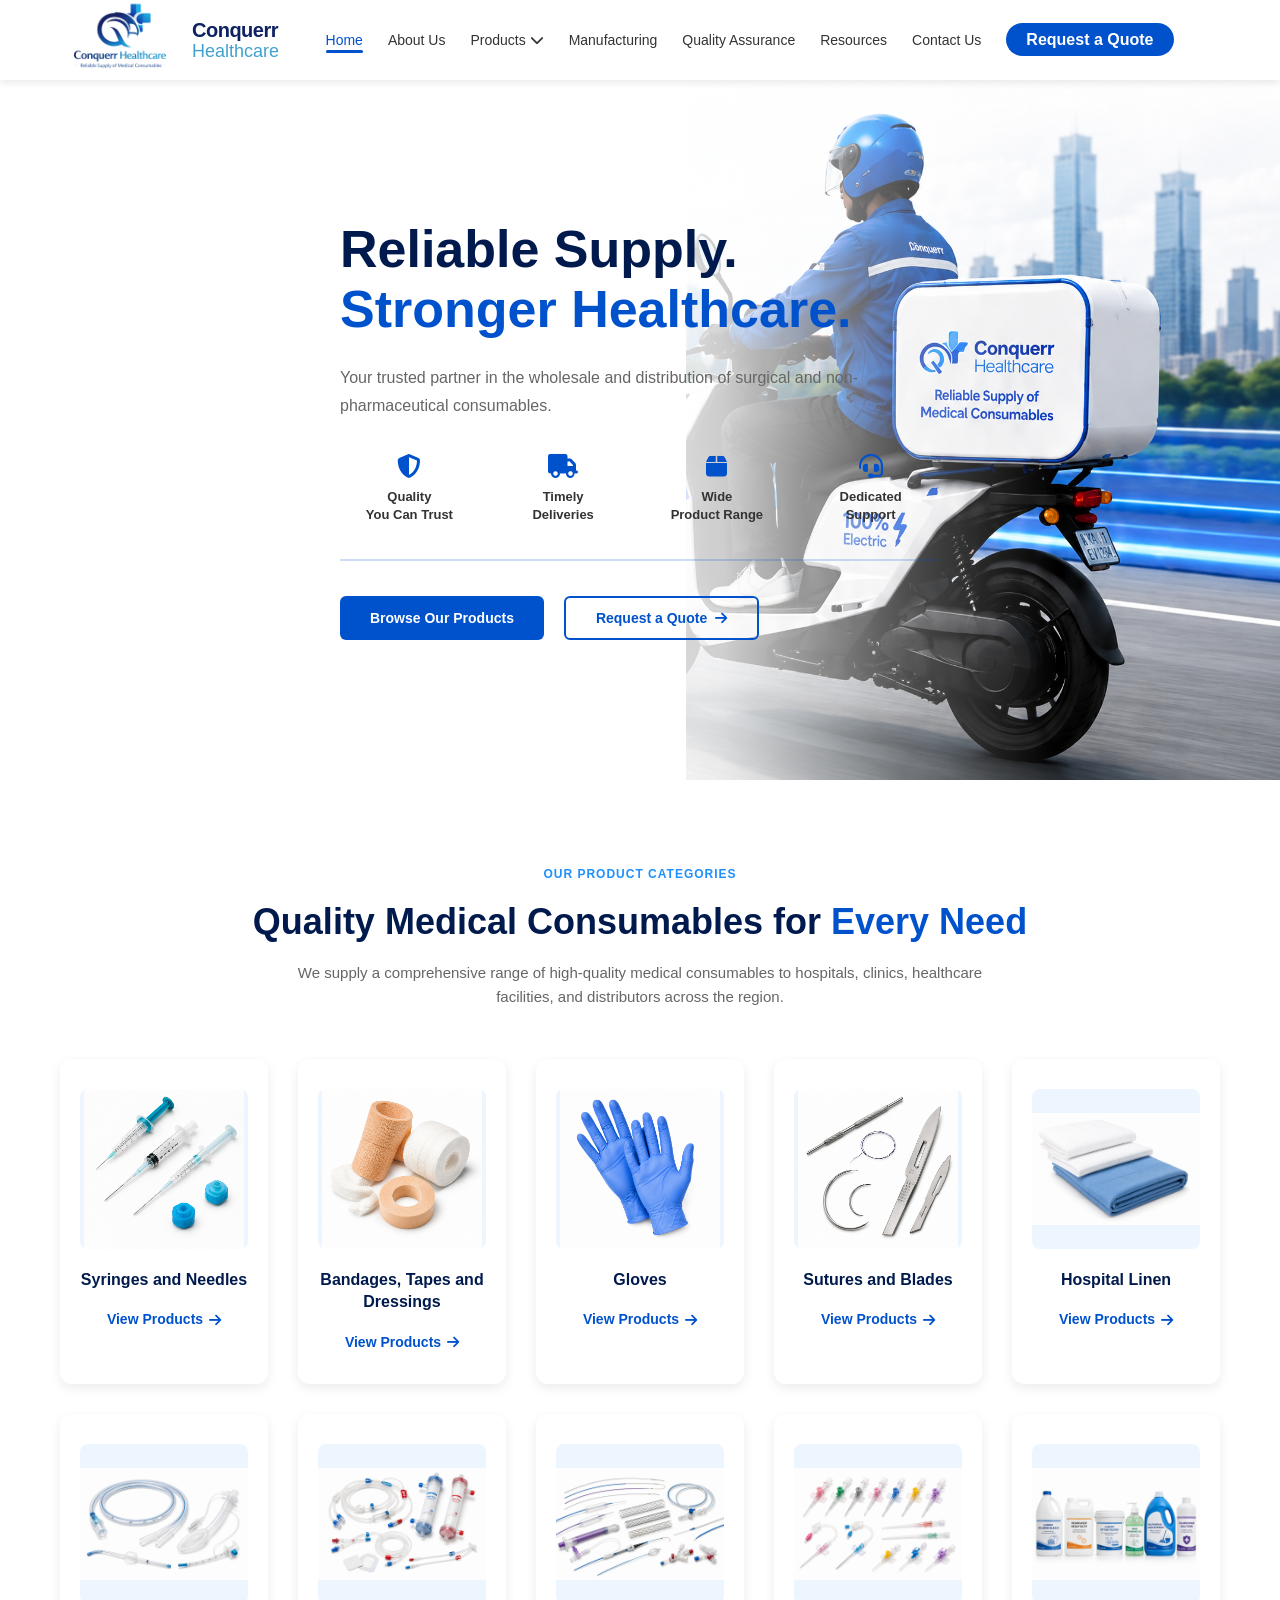
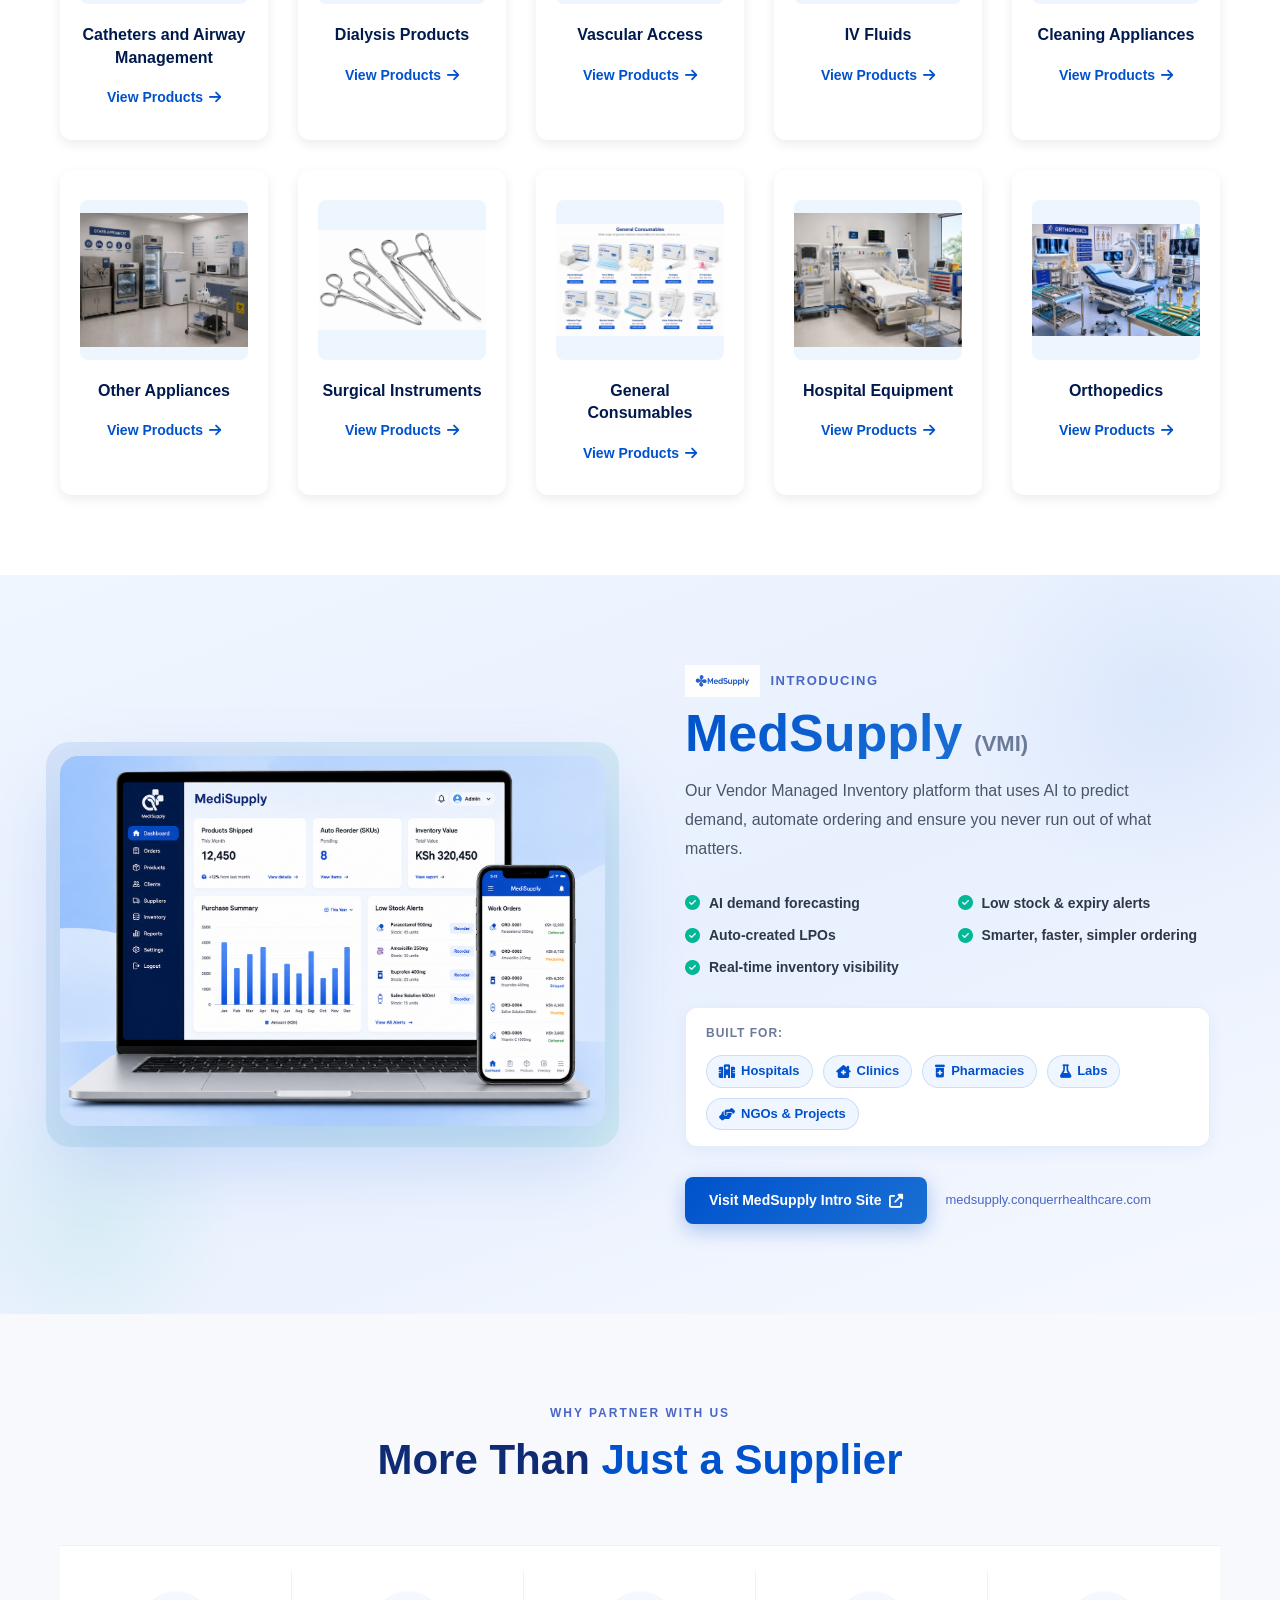
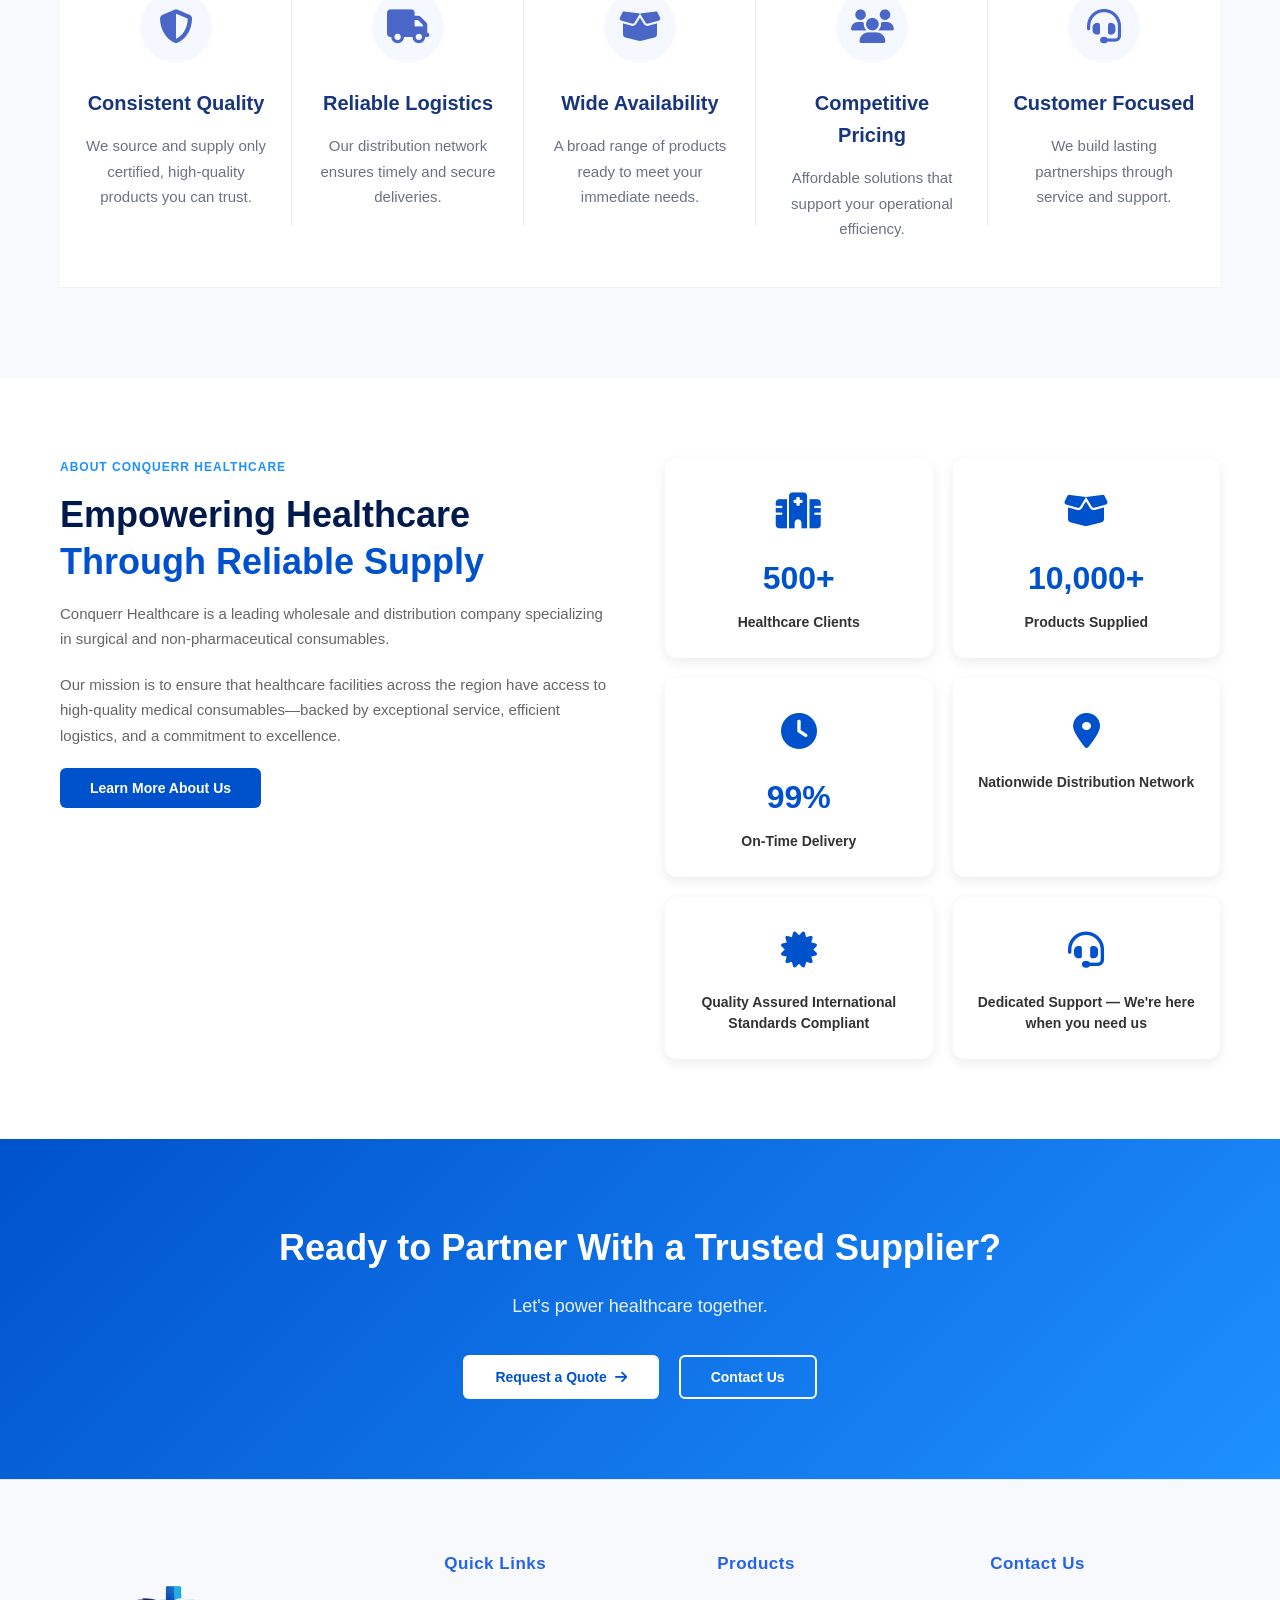
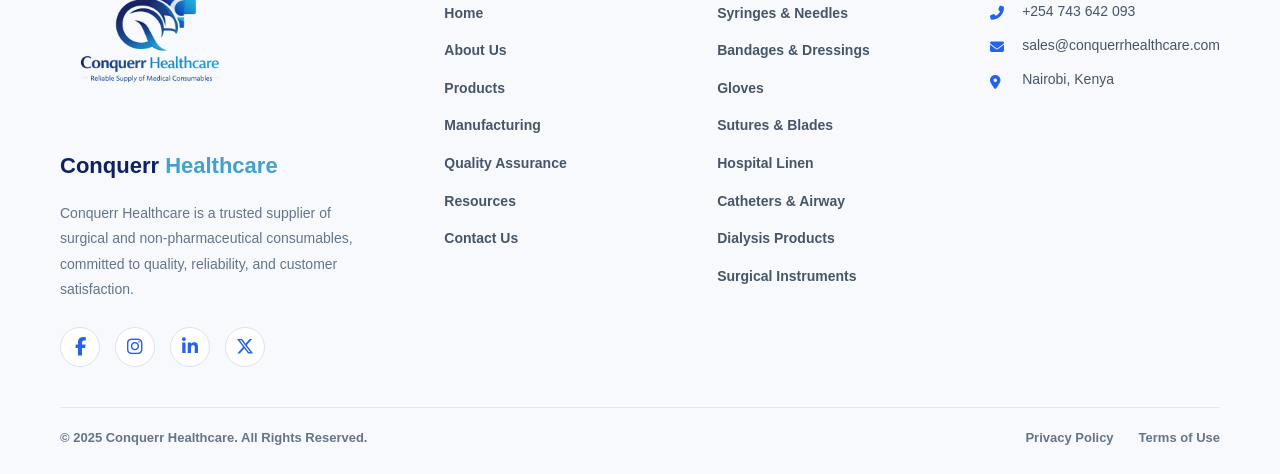
==== commit 5f1feb75: "last" ====
--- a/index.html
+++ b/index.html
@@ -1091,6 +1091,217 @@
     width: 20px;
     color: #2563eb;
 }
+
+/* ====== MEDSUPPLY SECTION ====== */
+        .medsupply-section {
+            padding: 90px 20px;
+            background: linear-gradient(160deg, #f0f6ff 0%, #e8f0fe 50%, #f5f8ff 100%);
+            position: relative;
+            overflow: hidden;
+        }
+
+        .medsupply-section::before {
+            content: '';
+            position: absolute;
+            top: -80px; right: -80px;
+            width: 400px; height: 400px;
+            background: radial-gradient(circle, rgba(0,82,204,0.06) 0%, transparent 70%);
+            border-radius: 50%;
+        }
+
+        .medsupply-section::after {
+            content: '';
+            position: absolute;
+            bottom: -60px; left: -60px;
+            width: 300px; height: 300px;
+            background: radial-gradient(circle, rgba(0,184,148,0.08) 0%, transparent 70%);
+            border-radius: 50%;
+        }
+
+        .medsupply-inner {
+            display: grid;
+            grid-template-columns: 1fr 1fr;
+            gap: 70px;
+            align-items: center;
+            position: relative;
+            z-index: 1;
+        }
+
+        .medsupply-visual {
+            position: relative;
+        }
+
+        .medsupply-img {
+            width: 100%;
+            border-radius: 18px;
+            box-shadow: 0 30px 80px rgba(0,82,204,0.18);
+            transition: transform 0.4s ease;
+        }
+
+        .medsupply-img:hover { transform: scale(1.02) translateY(-4px); }
+
+        .medsupply-visual::before {
+            content: '';
+            position: absolute;
+            inset: -14px;
+            background: linear-gradient(135deg, rgba(0,82,204,0.1), rgba(0,184,148,0.1));
+            border-radius: 24px;
+            z-index: -1;
+        }
+
+        .medsupply-content { padding: 0 10px; }
+
+        .ms-intro-label {
+            display: flex;
+            align-items: center;
+            gap: 10px;
+            margin-bottom: 10px;
+        }
+
+        .ms-logo { height: 32px; }
+
+        .ms-introducing {
+            font-size: 13px;
+            font-weight: 700;
+            color: #4a67c7;
+            letter-spacing: 1.5px;
+            text-transform: uppercase;
+        }
+
+        .ms-title {
+            font-size: 52px;
+            font-weight: 900;
+            line-height: 1;
+            margin-bottom: 18px;
+            display: flex;
+            align-items: baseline;
+            gap: 12px;
+            flex-wrap: wrap;
+        }
+
+        .ms-brand {
+            background: linear-gradient(135deg, #0052CC, #1a6fd4);
+            -webkit-background-clip: text;
+            -webkit-text-fill-color: transparent;
+            background-clip: text;
+        }
+
+        .ms-vmi {
+            font-size: 22px;
+            font-weight: 600;
+            color: #6b7a99;
+            -webkit-text-fill-color: #6b7a99;
+        }
+
+        .ms-desc {
+            font-size: 16px;
+            color: #4a5568;
+            line-height: 1.8;
+            margin-bottom: 28px;
+            max-width: 480px;
+        }
+
+        .ms-features-grid {
+            display: grid;
+            grid-template-columns: 1fr 1fr;
+            gap: 10px 20px;
+            margin-bottom: 28px;
+        }
+
+        .ms-feat {
+            display: flex;
+            align-items: center;
+            gap: 9px;
+            font-size: 14px;
+            font-weight: 600;
+            color: #2d3748;
+        }
+
+        .ms-feat i { color: #00B894; font-size: 15px; }
+
+        .ms-built-for {
+            background: white;
+            border-radius: 12px;
+            padding: 16px 20px;
+            margin-bottom: 30px;
+            border: 1px solid rgba(0,82,204,0.1);
+            box-shadow: 0 4px 16px rgba(0,82,204,0.06);
+        }
+
+        .ms-built-for strong {
+            display: block;
+            font-size: 12px;
+            font-weight: 800;
+            color: #6b7a99;
+            letter-spacing: 1px;
+            text-transform: uppercase;
+            margin-bottom: 12px;
+        }
+
+        .ms-built-tags {
+            display: flex;
+            flex-wrap: wrap;
+            gap: 10px;
+        }
+
+        .ms-built-tags span {
+            display: inline-flex;
+            align-items: center;
+            gap: 6px;
+            background: #f0f6ff;
+            color: #0052CC;
+            font-size: 13px;
+            font-weight: 600;
+            padding: 5px 12px;
+            border-radius: 20px;
+            border: 1px solid rgba(0,82,204,0.15);
+        }
+
+        .ms-built-tags span i { font-size: 13px; }
+
+        .ms-cta-row {
+            display: flex;
+            align-items: center;
+            gap: 18px;
+            flex-wrap: wrap;
+        }
+
+        .btn-ms-primary {
+            background: linear-gradient(135deg, #0052CC, #1a6fd4);
+            color: white;
+            padding: 12px 24px;
+            border-radius: 8px;
+            font-size: 14px;
+            font-weight: 700;
+            text-decoration: none;
+            display: inline-flex;
+            align-items: center;
+            gap: 8px;
+            transition: all 0.3s;
+            box-shadow: 0 6px 20px rgba(0,82,204,0.3);
+        }
+
+        .btn-ms-primary:hover {
+            transform: translateY(-2px);
+            box-shadow: 0 10px 28px rgba(0,82,204,0.4);
+        }
+
+        .ms-url {
+            font-size: 13px;
+            color: #4a67c7;
+            font-weight: 500;
+        }
+
+        @media (max-width: 1024px) {
+            .medsupply-inner { grid-template-columns: 1fr; gap: 40px; }
+            .ms-title { font-size: 40px; }
+        }
+
+        @media (max-width: 768px) {
+            .medsupply-section { padding: 60px 20px; }
+            .ms-title { font-size: 34px; }
+            .ms-features-grid { grid-template-columns: 1fr; }
+        }
     </style>
 </head>
 <body>
@@ -1264,6 +1475,49 @@
         <a href="products.html?category=Orthopedics" class="view-products">View Products <i class="fas fa-arrow-right"></i></a>
     </div>
 </div>
+        </div>
+    </section>
+
+    <!-- MedSupply VMI Section -->
+    <section class="medsupply-section" id="manufacturing">
+        <div class="container">
+            <div class="medsupply-inner">
+                <div class="medsupply-visual">
+                    <img src="medsupply.png" alt="MedSupply VMI Platform" class="medsupply-img" onerror="this.style.display='none';this.parentElement.style.background='linear-gradient(135deg,#dce9ff,#e8f3ff)';this.parentElement.style.minHeight='360px';this.parentElement.style.borderRadius='18px';this.parentElement.innerHTML='<div style=\'display:flex;align-items:center;justify-content:center;min-height:360px;flex-direction:column;gap:16px\'><i class=\'fas fa-desktop\' style=\'font-size:80px;color:#0052CC;opacity:0.3\'></i><span style=\'color:#4a67c7;font-weight:600\'>MedSupply Dashboard</span></div>'">
+                </div>
+                <div class="medsupply-content">
+                    <div class="ms-intro-label">
+                        <img src="medsupplylogo.png" alt="MedSupply" class="ms-logo" onerror="this.style.display='none'">
+                        <span class="ms-introducing">Introducing</span>
+                    </div>
+                    <h2 class="ms-title">
+                        <span class="ms-brand">MedSupply</span>
+                        <span class="ms-vmi">(VMI)</span>
+                    </h2>
+                    <p class="ms-desc">Our Vendor Managed Inventory platform that uses AI to predict demand, automate ordering and ensure you never run out of what matters.</p>
+                    <div class="ms-features-grid">
+                        <div class="ms-feat"><i class="fas fa-check-circle"></i> AI demand forecasting</div>
+                        <div class="ms-feat"><i class="fas fa-check-circle"></i> Low stock &amp; expiry alerts</div>
+                        <div class="ms-feat"><i class="fas fa-check-circle"></i> Auto-created LPOs</div>
+                        <div class="ms-feat"><i class="fas fa-check-circle"></i> Smarter, faster, simpler ordering</div>
+                        <div class="ms-feat"><i class="fas fa-check-circle"></i> Real-time inventory visibility</div>
+                    </div>
+                    <div class="ms-built-for">
+                        <strong>Built for:</strong>
+                        <div class="ms-built-tags">
+                            <span><i class="fas fa-hospital-alt"></i> Hospitals</span>
+                            <span><i class="fas fa-clinic-medical"></i> Clinics</span>
+                            <span><i class="fas fa-prescription-bottle-alt"></i> Pharmacies</span>
+                            <span><i class="fas fa-flask"></i> Labs</span>
+                            <span><i class="fas fa-hands-helping"></i> NGOs &amp; Projects</span>
+                        </div>
+                    </div>
+                    <div class="ms-cta-row">
+                        <a href="medsupply.html" class="btn-ms-primary">Visit MedSupply Intro Site <i class="fas fa-external-link-alt"></i></a>
+                        <span class="ms-url">medsupply.conquerrhealthcare.com</span>
+                    </div>
+                </div>
+            </div>
         </div>
     </section>
 
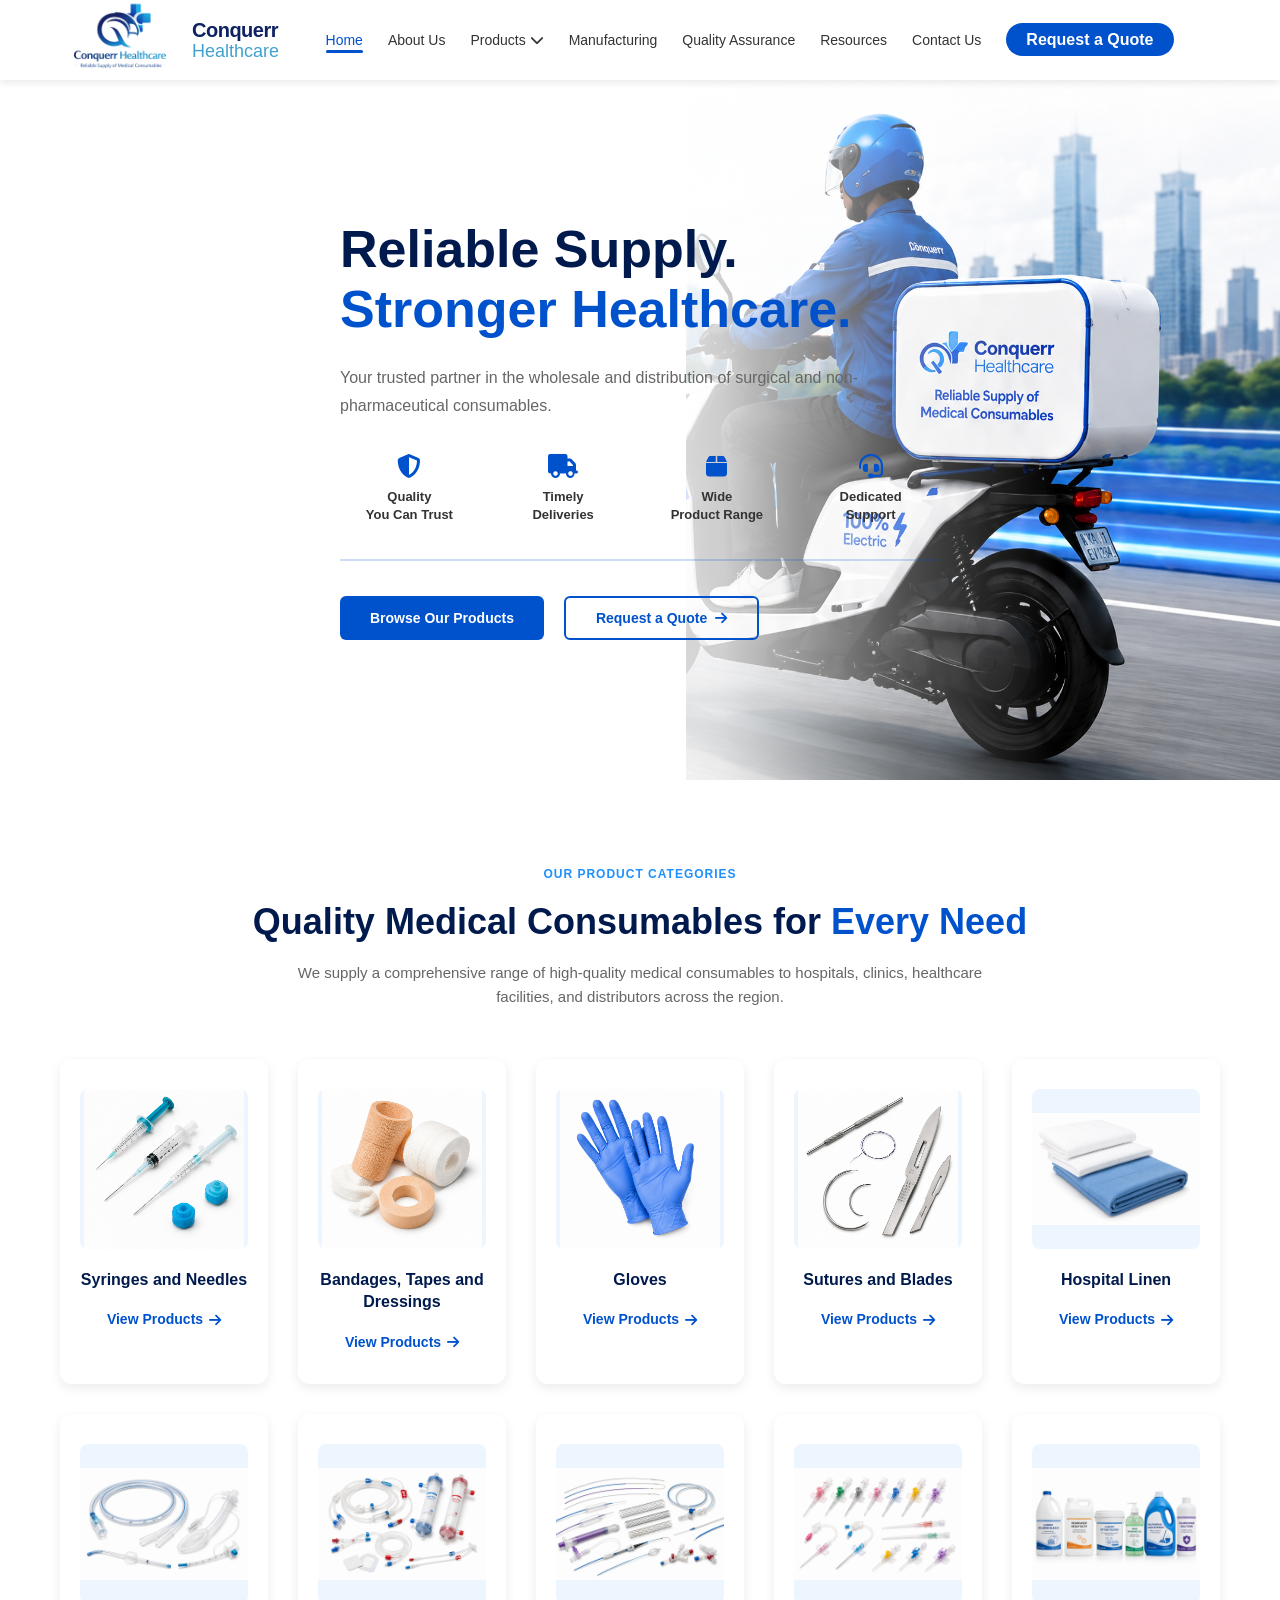
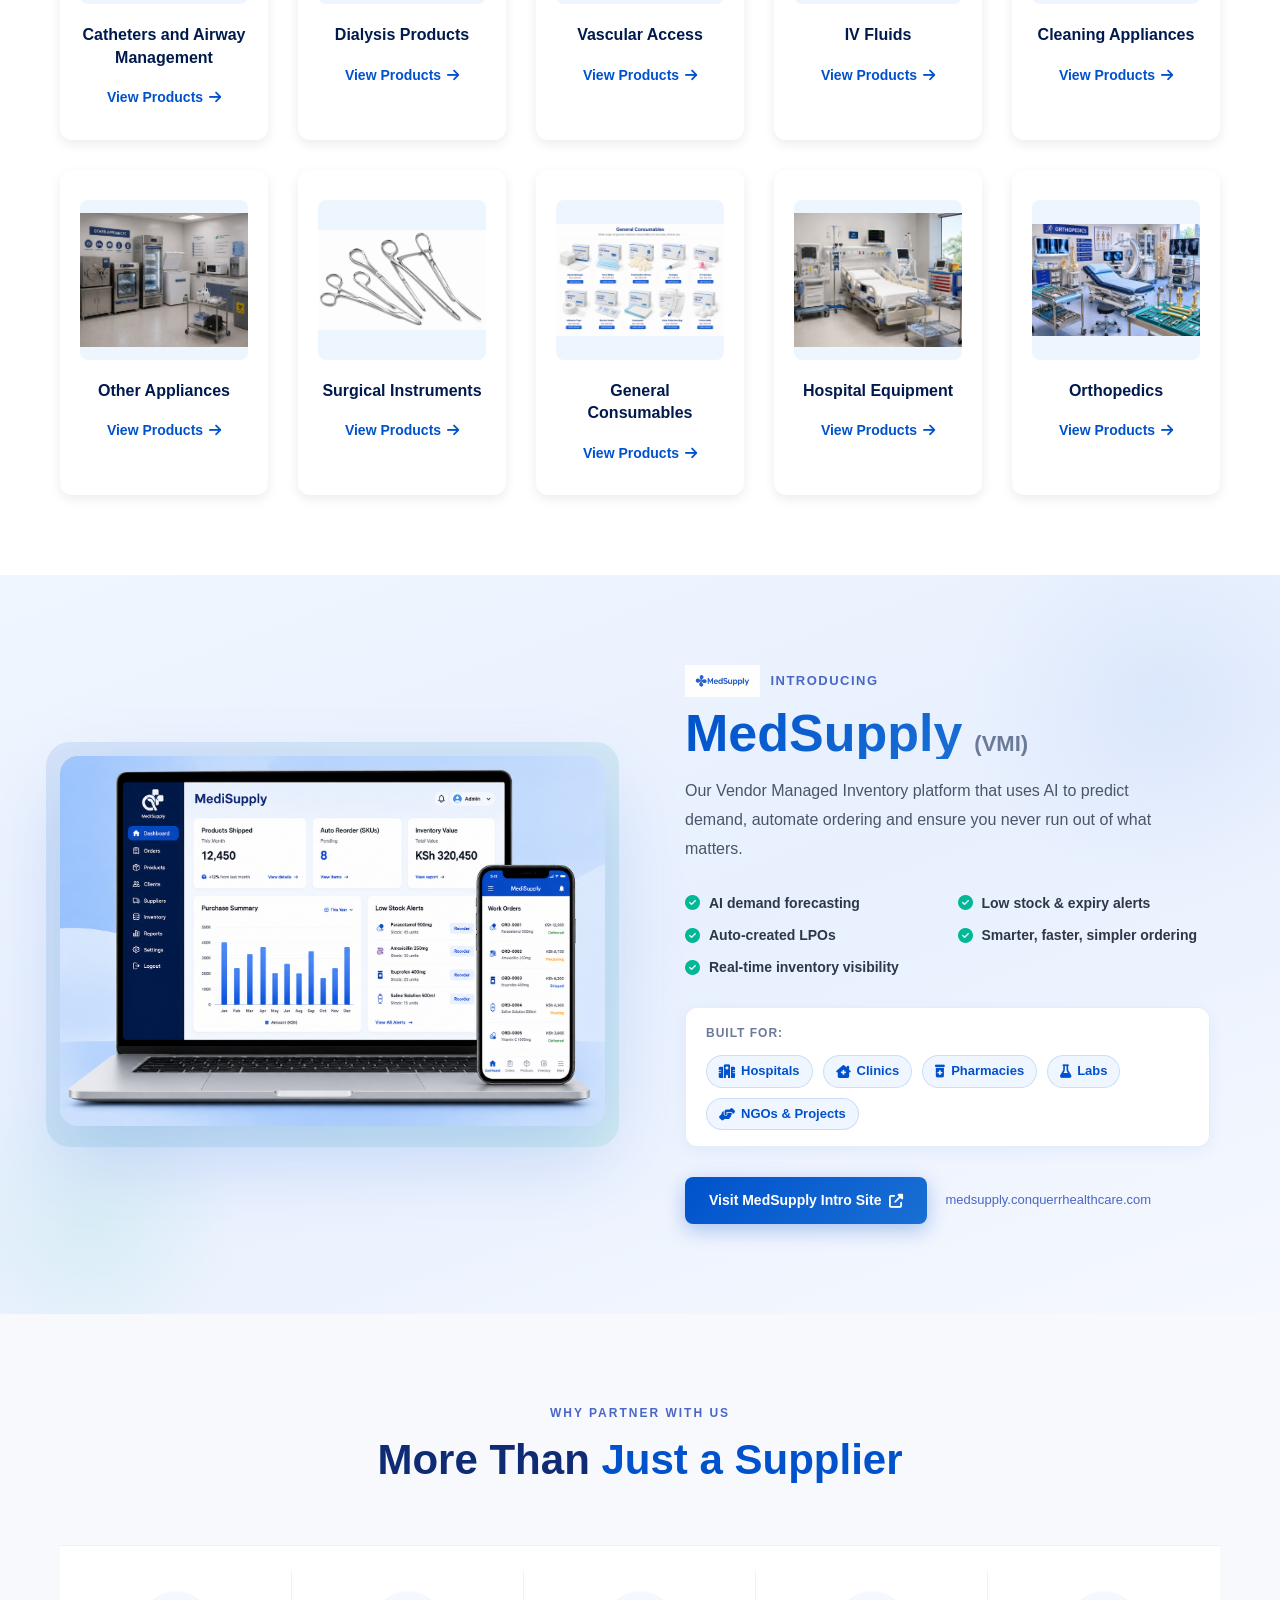
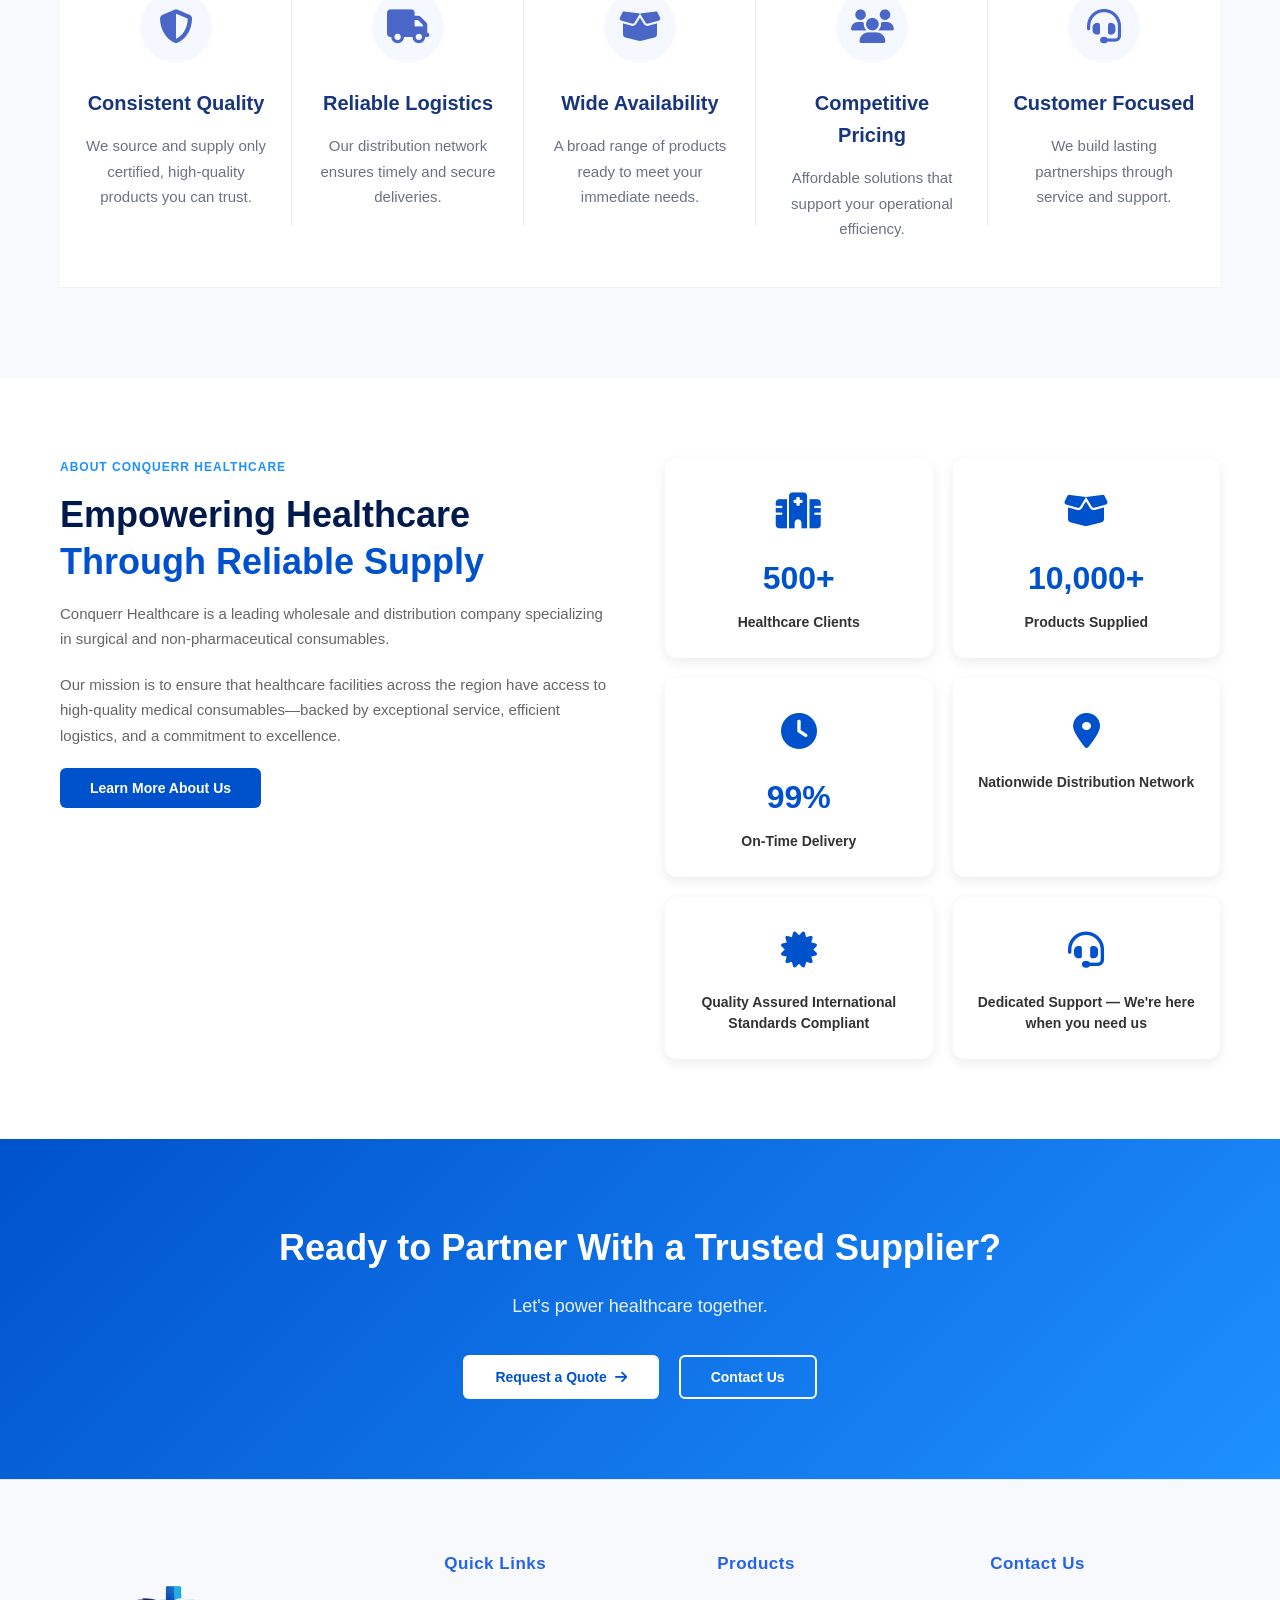
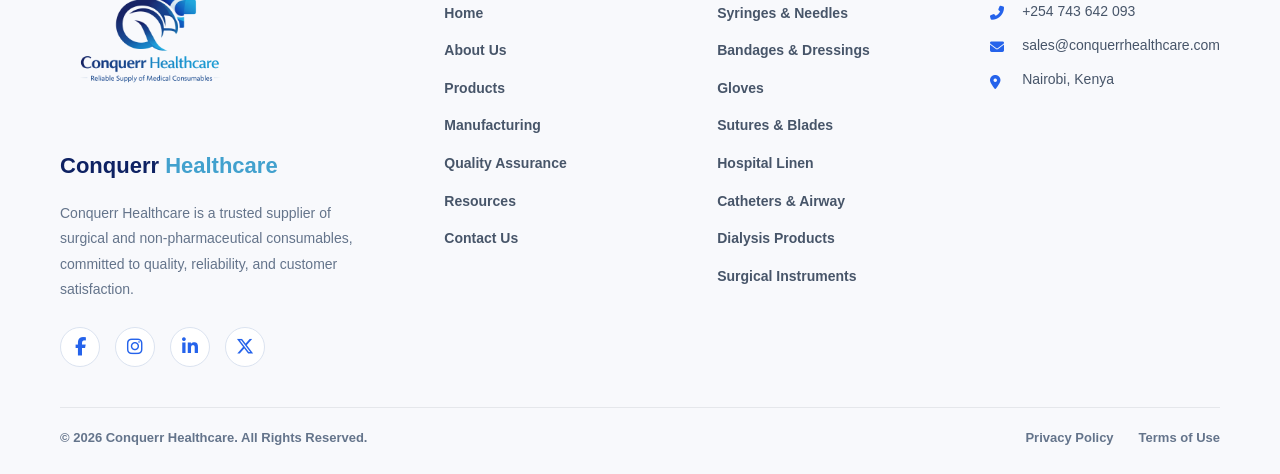
==== commit 11b6a6e2: "last chnage" ====
--- a/index.html
+++ b/index.html
@@ -1635,10 +1635,10 @@
             </div>
         </div>
         <div class="footer-bottom">
-            <p>© 2025 Conquerr Healthcare. All Rights Reserved.</p>
+            <p>© 2026 Conquerr Healthcare. All Rights Reserved.</p>
             <div class="footer-links">
-                <a href="#">Privacy Policy</a>
-                <a href="#">Terms of Use</a>
+                <a href="privacy.html">Privacy Policy</a>
+                <a href="terms.html">Terms of Use</a>
             </div>
         </div>
     </div>
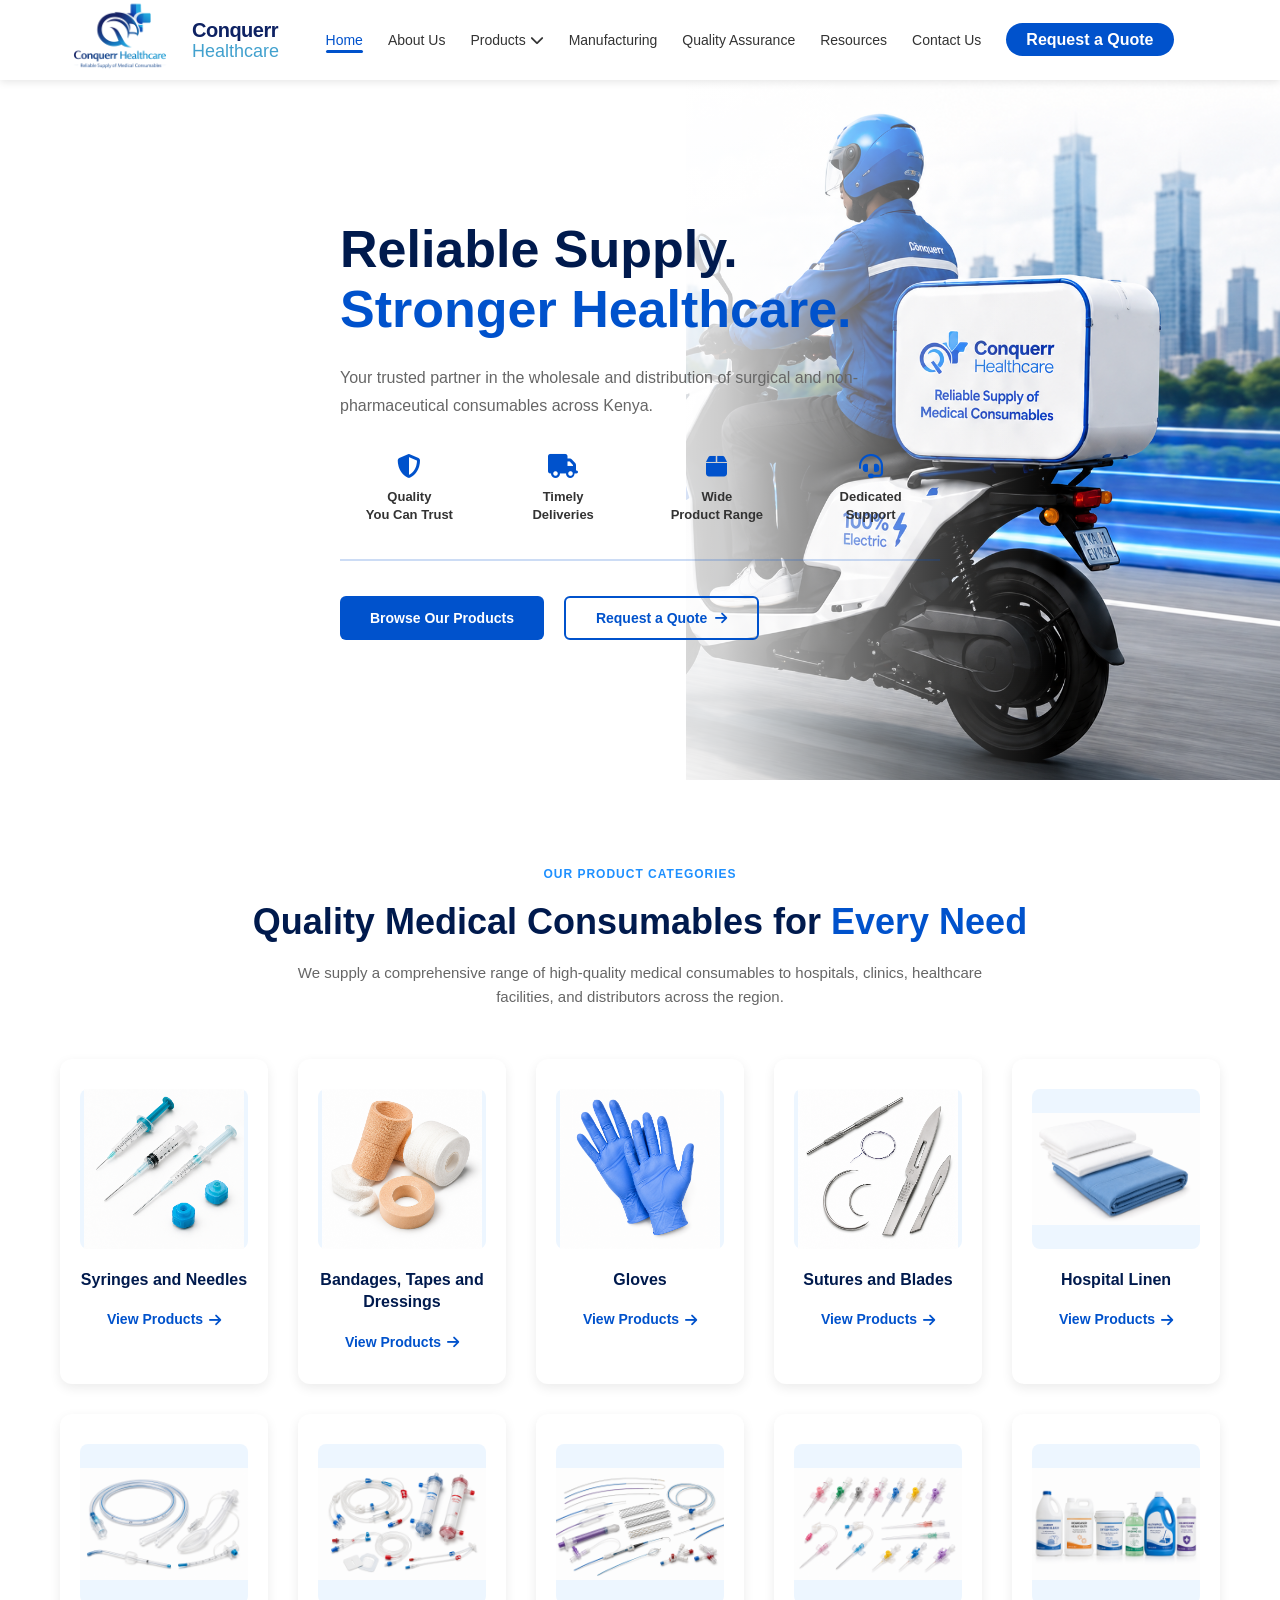
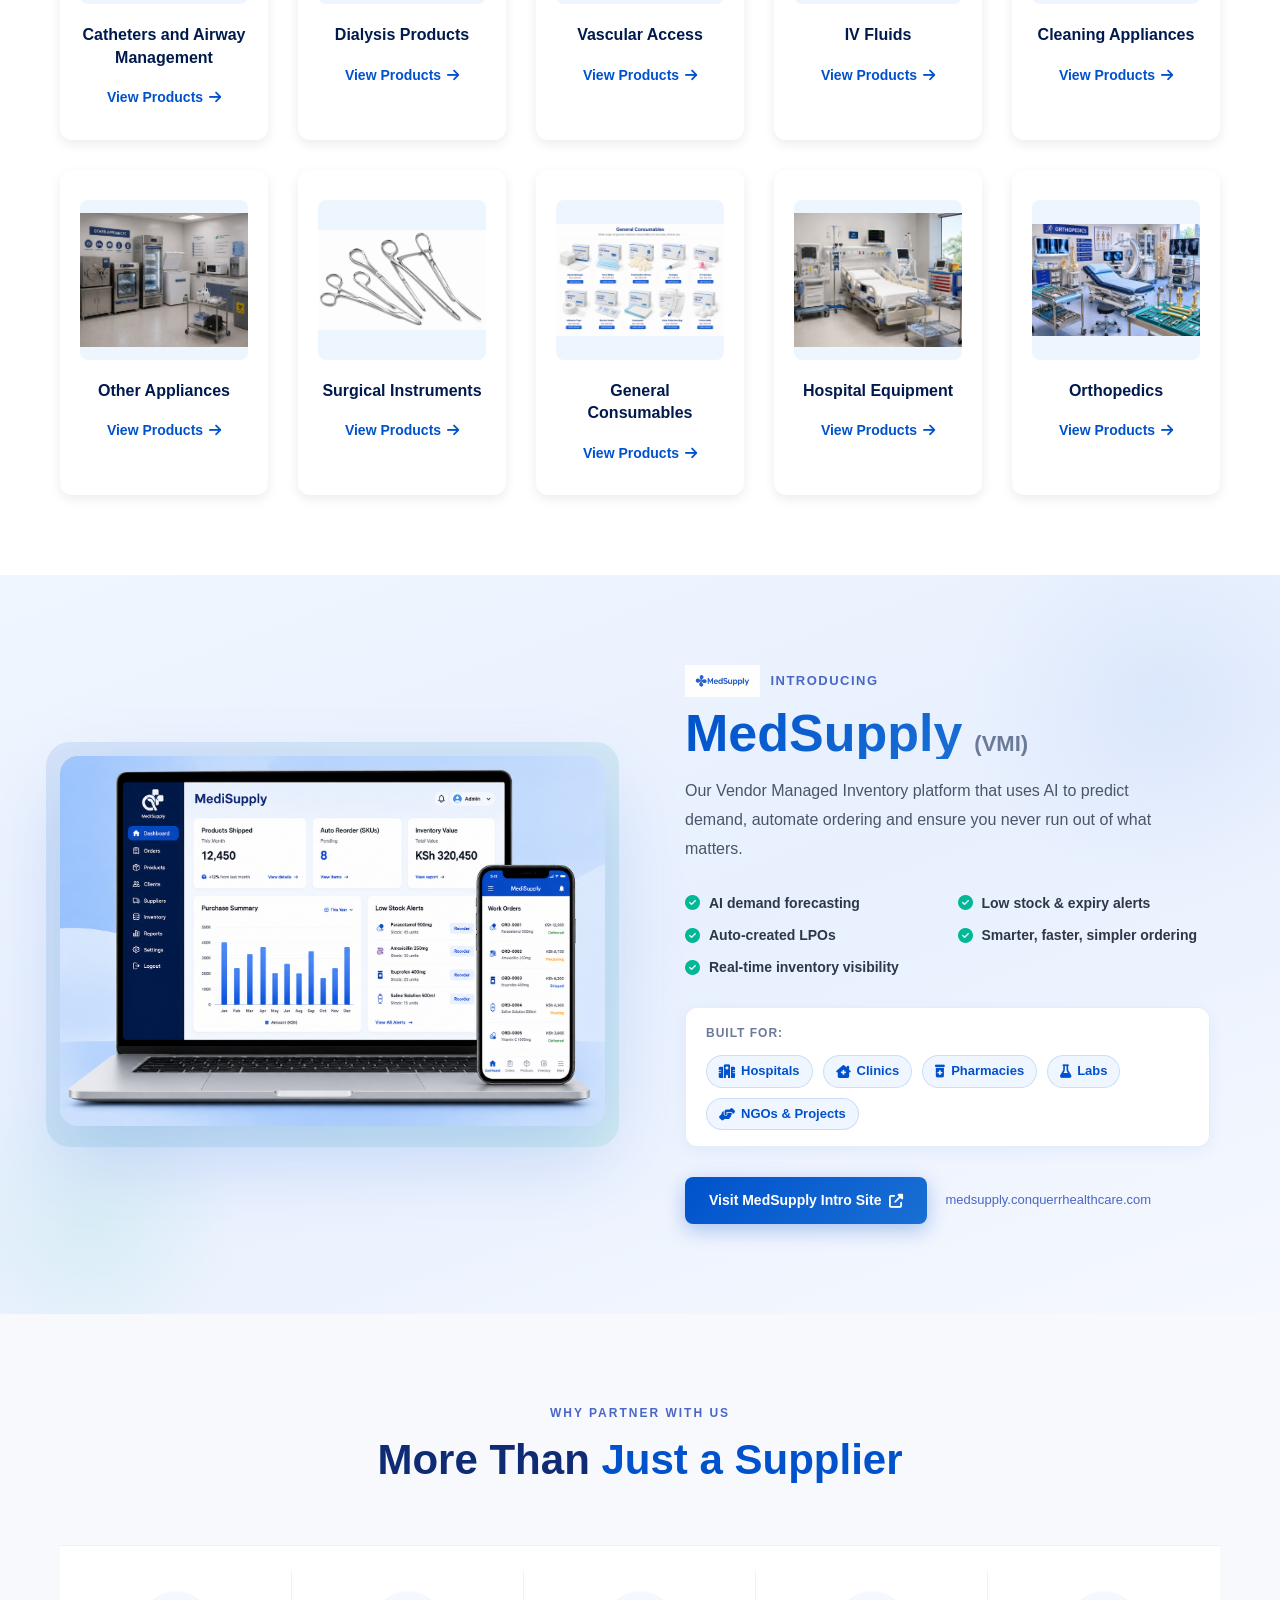
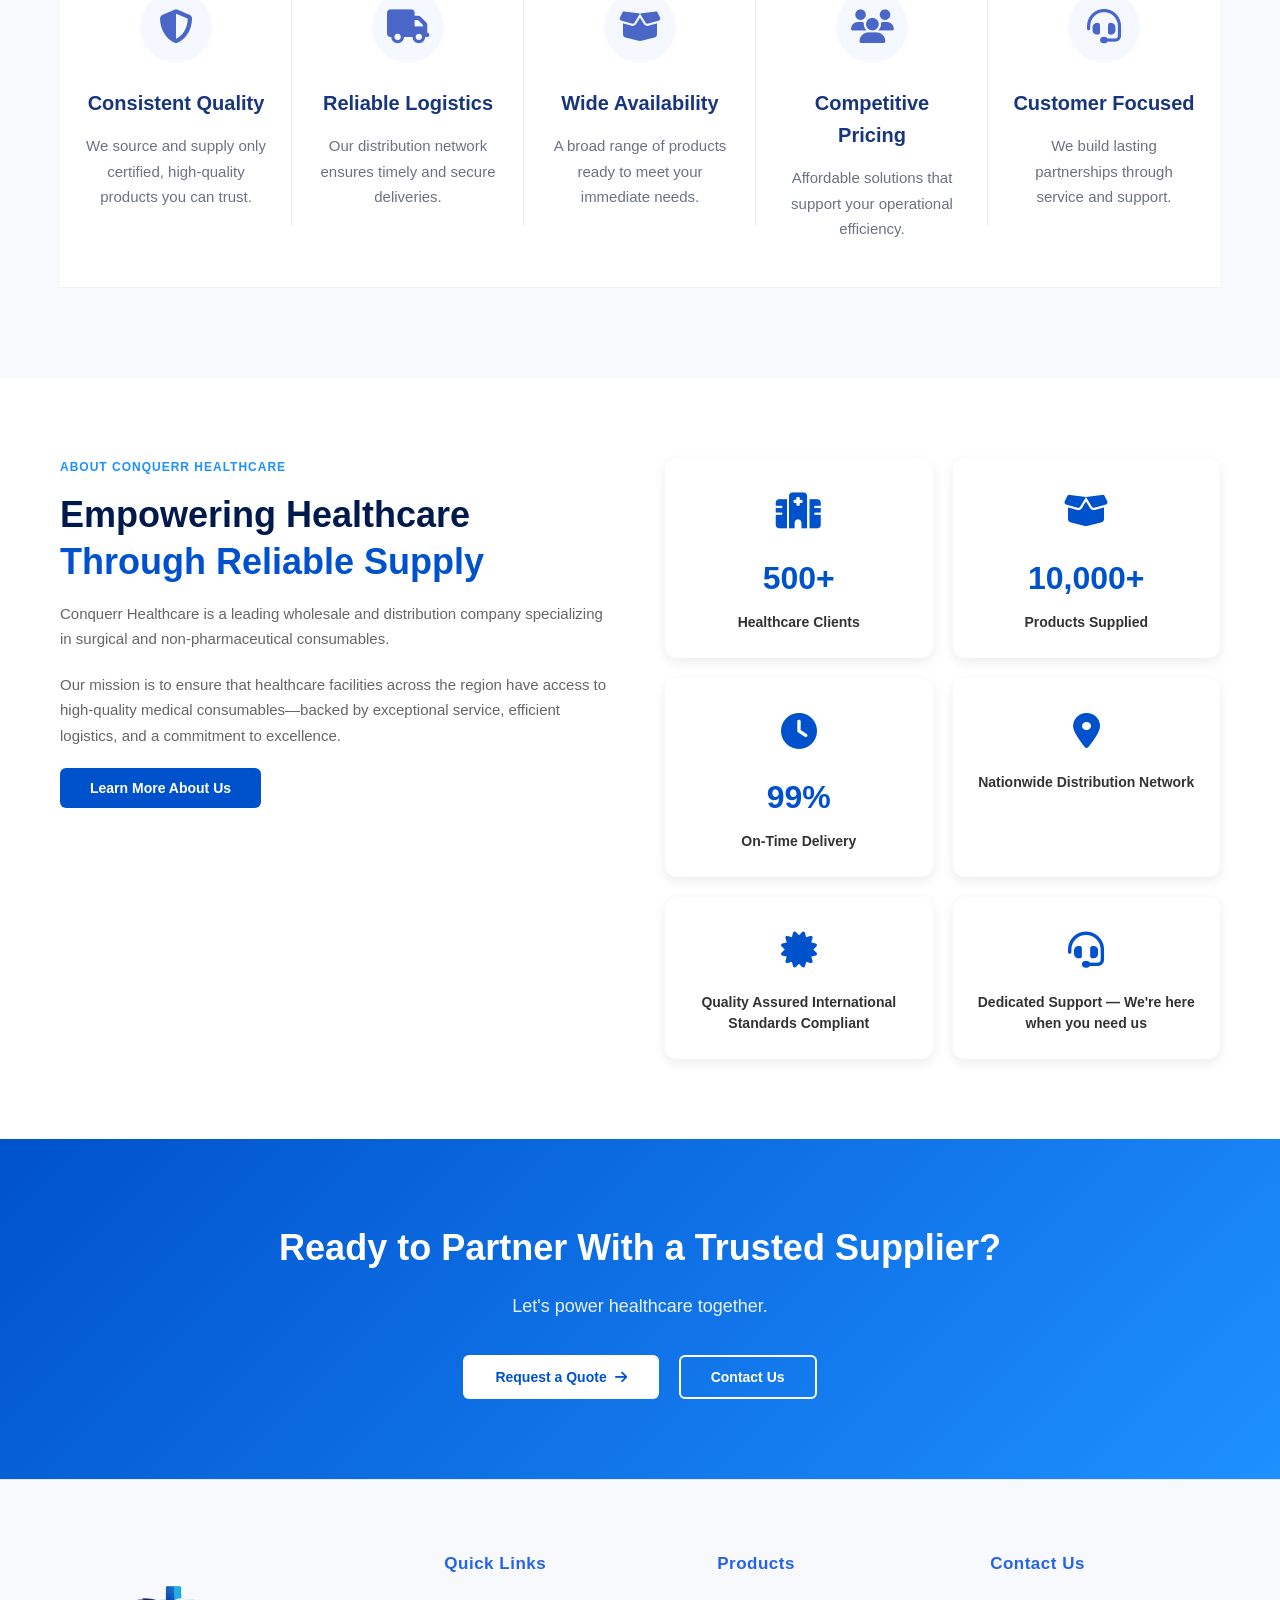
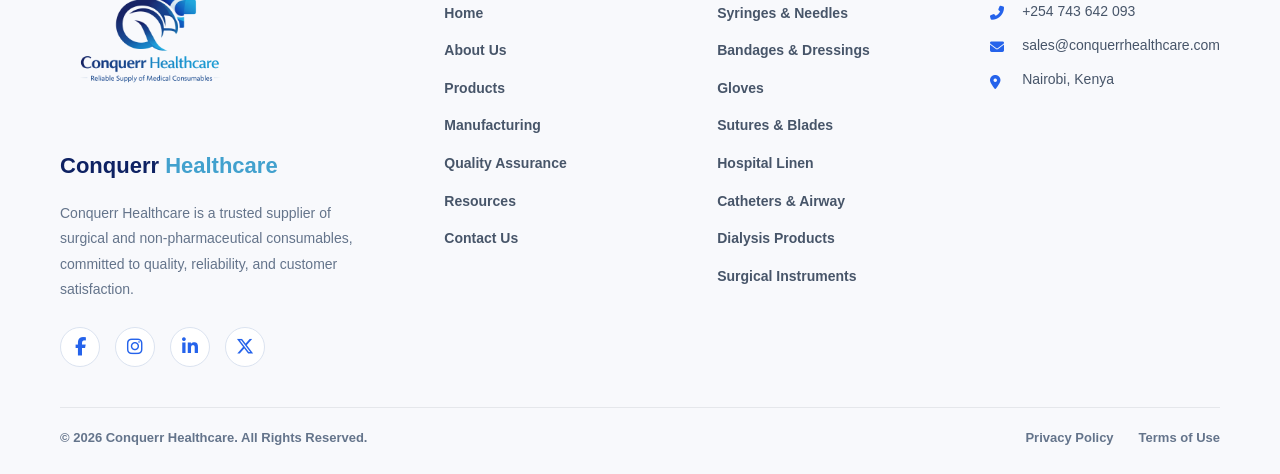
==== commit 3240f54b: "last chnage1" ====
--- a/index.html
+++ b/index.html
@@ -1,11 +1,130 @@
 <!DOCTYPE html>
 <html lang="en">
 <head>
+    <!-- ====== BASIC META ====== -->
     <meta charset="UTF-8">
     <meta name="viewport" content="width=device-width, initial-scale=1.0">
-    <title>Conquerr Healthcare - Reliable Supply. Stronger Healthcare.</title>
+
+    <!-- ====== PRIMARY TITLE TAG (Most Important for SEO) ====== -->
+    <title>Conquerr Healthcare - Trusted Medical Supplies &amp; Surgical Consumables in Kenya</title>
+
+    <!-- ====== META DESCRIPTION (Shows in Search Results) ====== -->
+    <meta name="description" content="Conquerr Healthcare is a leading supplier of surgical and non-pharmaceutical consumables in Kenya. We supply syringes, bandages, gloves, sutures, IV fluids, and hospital equipment to healthcare facilities nationwide. Reliable Supply. Stronger Healthcare.">
+
+    <!-- ====== KEYWORDS ====== -->
+    <meta name="keywords" content="medical supplies Kenya, surgical consumables, hospital equipment, syringes, gloves, bandages, IV fluids, healthcare supplier, medical distributor, Conquerr Healthcare, medical consumables, surgical instruments, healthcare products Kenya">
+
+    <!-- ====== ROBOTS (Tells search engines what to index) ====== -->
+    <meta name="robots" content="index, follow">
+
+    <!-- ====== AUTHOR ====== -->
+    <meta name="author" content="Conquerr Healthcare">
+
+    <!-- ====== CANONICAL URL (Prevents duplicate content issues) ====== -->
+    <link rel="canonical" href="https://conquerrhealthcare.com/">
+
+    <!-- ====== OPEN GRAPH (Social Media Sharing - Facebook, LinkedIn) ====== -->
+    <meta property="og:title" content="Conquerr Healthcare - Trusted Medical Supplies &amp; Surgical Consumables in Kenya">
+    <meta property="og:description" content="Leading supplier of surgical and non-pharmaceutical consumables in Kenya. Quality medical supplies for hospitals, clinics, and healthcare facilities nationwide.">
+    <meta property="og:url" content="https://conquerrhealthcare.com/">
+    <meta property="og:type" content="website">
+    <meta property="og:site_name" content="Conquerr Healthcare">
+    <meta property="og:image" content="https://conquerrhealthcare.com/og-image.jpg">
+    <meta property="og:image:width" content="1200">
+    <meta property="og:image:height" content="630">
+
+    <!-- ====== TWITTER CARDS (Twitter Sharing) ====== -->
+    <meta name="twitter:card" content="summary_large_image">
+    <meta name="twitter:title" content="Conquerr Healthcare - Trusted Medical Supplies in Kenya">
+    <meta name="twitter:description" content="Quality surgical consumables and medical supplies for healthcare facilities. Nationwide delivery across Kenya.">
+    <meta name="twitter:image" content="https://conquerrhealthcare.com/twitter-image.jpg">
+
+    <!-- ====== GEO META TAGS (Local SEO for Kenya) ====== -->
+    <meta name="geo.region" content="KE">
+    <meta name="geo.placename" content="Nairobi">
+    <meta name="geo.position" content="-1.292066;36.821946">
+    <meta name="ICBM" content="-1.292066, 36.821946">
+
+    <!-- ====== STRUCTURED DATA - Organization Schema (JSON-LD) ====== -->
+    <script type="application/ld+json">
+    {
+      "@context": "https://schema.org",
+      "@type": "MedicalOrganization",
+      "name": "Conquerr Healthcare",
+      "description": "Leading supplier of surgical and non-pharmaceutical consumables in Kenya.",
+      "url": "https://conquerrhealthcare.com",
+      "logo": "https://conquerrhealthcare.com/logo.png",
+      "telephone": "+254743642093",
+      "email": "sales@conquerrhealthcare.com",
+      "address": {
+        "@type": "PostalAddress",
+        "addressLocality": "Nairobi",
+        "addressCountry": "KE"
+      },
+      "sameAs": [
+        "https://www.facebook.com/conquerrhealthcare",
+        "https://www.instagram.com/conquerrhealth",
+        "https://www.linkedin.com/company/conquerrhealthcare",
+        "https://twitter.com/conquerrhealth"
+      ],
+      "contactPoint": {
+        "@type": "ContactPoint",
+        "telephone": "+254743642093",
+        "contactType": "sales",
+        "availableLanguage": ["English", "Swahili"]
+      },
+      "areaServed": {
+        "@type": "Country",
+        "name": "Kenya"
+      }
+    }
+    </script>
+
+    <!-- ====== STRUCTURED DATA - Website Schema ====== -->
+    <script type="application/ld+json">
+    {
+      "@context": "https://schema.org",
+      "@type": "WebSite",
+      "name": "Conquerr Healthcare",
+      "url": "https://conquerrhealthcare.com",
+      "description": "Reliable Supply. Stronger Healthcare. - Trusted medical supplies and surgical consumables in Kenya.",
+      "potentialAction": {
+        "@type": "SearchAction",
+        "target": "https://conquerrhealthcare.com/search?q={search_term_string}",
+        "query-input": "required name=search_term_string"
+      }
+    }
+    </script>
+
+    <!-- ====== STRUCTURED DATA - BreadcrumbList Schema ====== -->
+    <script type="application/ld+json">
+    {
+      "@context": "https://schema.org",
+      "@type": "BreadcrumbList",
+      "itemListElement": [
+        {
+          "@type": "ListItem",
+          "position": 1,
+          "name": "Home",
+          "item": "https://conquerrhealthcare.com/"
+        }
+      ]
+    }
+    </script>
+
+    <!-- ====== FAVICON ====== -->
+    <link rel="icon" href="favicon.ico" type="image/x-icon">
+    <link rel="shortcut icon" href="favicon.ico" type="image/x-icon">
+    <link rel="apple-touch-icon" href="apple-touch-icon.png">
+
+    <!-- ====== PRELOAD (Performance) ====== -->
+    <link rel="preconnect" href="https://cdnjs.cloudflare.com">
+    <link rel="preconnect" href="https://fonts.googleapis.com">
+
+    <!-- ====== STYLESHEETS ====== -->
     <link rel="stylesheet" href="https://cdnjs.cloudflare.com/ajax/libs/font-awesome/6.4.0/css/all.min.css">
     <link rel="stylesheet" href="https://cdnjs.cloudflare.com/ajax/libs/font-awesome/6.7.2/css/all.min.css">
+
     <style>
         * { margin: 0; padding: 0; box-sizing: border-box; }
 
@@ -1307,10 +1426,10 @@
 <body>
 
     <!-- Navigation Bar -->
-    <nav class="navbar">
+    <nav class="navbar" role="navigation" aria-label="Main Navigation">
         <div class="nav-container">
             <div class="nav-logo">
-                <img src="logo.png" alt="Conquerr Healthcare Logo" class="logo-img">
+                <img src="logo.png" alt="Conquerr Healthcare Logo - Trusted Medical Supplies in Kenya" class="logo-img">
                 <div class="logo-text">
                     <span class="main-text">Conquerr</span>
                     <span class="sub-text">Healthcare</span>
@@ -1352,15 +1471,15 @@
     </nav>
 
     <!-- Hero Section -->
-    <section class="hero" id="home">
+    <section class="hero" id="home" aria-labelledby="hero-title">
         <div class="hero-background">
             <div class="hero-gradient-overlay"></div>
-             <img src="bike.png" alt="Delivery Bike" class="hero-bike-image">
+             <img src="bike.png" alt="Conquerr Healthcare medical delivery bike - reliable medical supplies delivery across Kenya" class="hero-bike-image" loading="eager">
         </div>
         <div class="hero-content">
             <div class="hero-text-wrapper">
-                <h1 class="hero-title">Reliable Supply.<br><span class="highlight">Stronger Healthcare.</span></h1>
-                <p class="hero-subtitle">Your trusted partner in the wholesale and distribution of surgical and non-pharmaceutical consumables.</p>
+                <h1 class="hero-title" id="hero-title">Reliable Supply.<br><span class="highlight">Stronger Healthcare.</span></h1>
+                <p class="hero-subtitle">Your trusted partner in the wholesale and distribution of surgical and non-pharmaceutical consumables across Kenya.</p>
                 <div class="hero-features">
                     <div class="feature-item"><i class="fas fa-shield-alt"></i><span>Quality<br>You Can Trust</span></div>
                     <div class="feature-item"><i class="fas fa-truck"></i><span>Timely<br>Deliveries</span></div>
@@ -1376,101 +1495,101 @@
     </section>
 
     <!-- Products Section -->
-    <section class="products-section" id="products">
+    <section class="products-section" id="products" aria-labelledby="products-title">
         <div class="container">
             <div class="section-header">
                 <span class="section-label">OUR PRODUCT CATEGORIES</span>
-                <h2>Quality Medical Consumables for <span class="highlight">Every Need</span></h2>
+                <h2 id="products-title">Quality Medical Consumables for <span class="highlight">Every Need</span></h2>
                 <p>We supply a comprehensive range of high-quality medical consumables to hospitals, clinics, healthcare facilities, and distributors across the region.</p>
             </div>
             <div class="products-grid">
     <!-- 15 product cards with correct category names -->
     <div class="product-card">
-        <div class="product-image"><img src="syringes.png" alt="Syringes and Needles" onerror="this.style.display='none';this.parentElement.innerHTML='<i class=\'fas fa-syringe\' style=\'font-size:60px;color:#1E90FF\'></i>'"></div>
+        <div class="product-image"><img src="syringes.png" alt="Syringes and Needles - Medical supplies from Conquerr Healthcare" loading="lazy" onerror="this.style.display='none';this.parentElement.innerHTML='<i class=\'fas fa-syringe\' style=\'font-size:60px;color:#1E90FF\'></i>'"></div>
         <h3>Syringes and Needles</h3>
         <a href="products.html?category=Syringes%20%26%20Needles" class="view-products">View Products <i class="fas fa-arrow-right"></i></a>
     </div>
     
     <div class="product-card">
-        <div class="product-image"><img src="bandages.png" alt="Bandages" onerror="this.style.display='none';this.parentElement.innerHTML='<i class=\'fas fa-band-aid\' style=\'font-size:60px;color:#1E90FF\'></i>'"></div>
+        <div class="product-image"><img src="bandages.png" alt="Bandages, Tapes and Dressings - Wound care products from Conquerr Healthcare" loading="lazy" onerror="this.style.display='none';this.parentElement.innerHTML='<i class=\'fas fa-band-aid\' style=\'font-size:60px;color:#1E90FF\'></i>'"></div>
         <h3>Bandages, Tapes and Dressings</h3>
         <a href="products.html?category=Bandages%20%26%20Dressings" class="view-products">View Products <i class="fas fa-arrow-right"></i></a>
     </div>
     
     <div class="product-card">
-        <div class="product-image"><img src="gloves.png" alt="Gloves" onerror="this.style.display='none';this.parentElement.innerHTML='<i class=\'fas fa-hand-paper\' style=\'font-size:60px;color:#1E90FF\'></i>'"></div>
+        <div class="product-image"><img src="gloves.png" alt="Medical Gloves - Examination and surgical gloves from Conquerr Healthcare" loading="lazy" onerror="this.style.display='none';this.parentElement.innerHTML='<i class=\'fas fa-hand-paper\' style=\'font-size:60px;color:#1E90FF\'></i>'"></div>
         <h3>Gloves</h3>
         <a href="products.html?category=Gloves" class="view-products">View Products <i class="fas fa-arrow-right"></i></a>
     </div>
     
     <div class="product-card">
-        <div class="product-image"><img src="sutures.png" alt="Sutures" onerror="this.style.display='none';this.parentElement.innerHTML='<i class=\'fas fa-cut\' style=\'font-size:60px;color:#1E90FF\'></i>'"></div>
+        <div class="product-image"><img src="sutures.png" alt="Sutures and Blades - Surgical sutures and blades from Conquerr Healthcare" loading="lazy" onerror="this.style.display='none';this.parentElement.innerHTML='<i class=\'fas fa-cut\' style=\'font-size:60px;color:#1E90FF\'></i>'"></div>
         <h3>Sutures and Blades</h3>
         <a href="products.html?category=Sutures%20%26%20Blades" class="view-products">View Products <i class="fas fa-arrow-right"></i></a>
     </div>
     
     <div class="product-card">
-        <div class="product-image"><img src="linen.png" alt="Hospital Linen" onerror="this.style.display='none';this.parentElement.innerHTML='<i class=\'fas fa-bed\' style=\'font-size:60px;color:#1E90FF\'></i>'"></div>
+        <div class="product-image"><img src="linen.png" alt="Hospital Linen - Disposable hospital linen and surgical gowns from Conquerr Healthcare" loading="lazy" onerror="this.style.display='none';this.parentElement.innerHTML='<i class=\'fas fa-bed\' style=\'font-size:60px;color:#1E90FF\'></i>'"></div>
         <h3>Hospital Linen</h3>
         <a href="products.html?category=Hospital%20Linen" class="view-products">View Products <i class="fas fa-arrow-right"></i></a>
     </div>
     
     <div class="product-card">
-        <div class="product-image"><img src="catheters.png" alt="Catheters" onerror="this.style.display='none';this.parentElement.innerHTML='<i class=\'fas fa-lungs\' style=\'font-size:60px;color:#1E90FF\'></i>'"></div>
+        <div class="product-image"><img src="catheters.png" alt="Catheters and Airway Management - Medical catheters and airway products from Conquerr Healthcare" loading="lazy" onerror="this.style.display='none';this.parentElement.innerHTML='<i class=\'fas fa-lungs\' style=\'font-size:60px;color:#1E90FF\'></i>'"></div>
         <h3>Catheters and Airway Management</h3>
         <a href="products.html?category=Catheters%20%26%20Airway" class="view-products">View Products <i class="fas fa-arrow-right"></i></a>
     </div>
     
     <div class="product-card">
-        <div class="product-image"><img src="dialysis.png" alt="Dialysis" onerror="this.style.display='none';this.parentElement.innerHTML='<i class=\'fas fa-droplet\' style=\'font-size:60px;color:#1E90FF\'></i>'"></div>
+        <div class="product-image"><img src="dialysis.png" alt="Dialysis Products - Dialysis consumables from Conquerr Healthcare" loading="lazy" onerror="this.style.display='none';this.parentElement.innerHTML='<i class=\'fas fa-droplet\' style=\'font-size:60px;color:#1E90FF\'></i>'"></div>
         <h3>Dialysis Products</h3>
         <a href="products.html?category=Dialysis%20Products" class="view-products">View Products <i class="fas fa-arrow-right"></i></a>
     </div>
     
     <div class="product-card">
-        <div class="product-image"><img src="vascular.png" alt="Vascular Access" onerror="this.style.display='none';this.parentElement.innerHTML='<i class=\'fas fa-heartbeat\' style=\'font-size:60px;color:#1E90FF\'></i>'"></div>
+        <div class="product-image"><img src="vascular.png" alt="Vascular Access - Vascular access products from Conquerr Healthcare" loading="lazy" onerror="this.style.display='none';this.parentElement.innerHTML='<i class=\'fas fa-heartbeat\' style=\'font-size:60px;color:#1E90FF\'></i>'"></div>
         <h3>Vascular Access</h3>
         <a href="products.html?category=Vascular%20Access" class="view-products">View Products <i class="fas fa-arrow-right"></i></a>
     </div>
     
     <div class="product-card">
-        <div class="product-image"><img src="cannulas.png" alt="IV Fluids" onerror="this.style.display='none';this.parentElement.innerHTML='<i class=\'fas fa-flask\' style=\'font-size:60px;color:#1E90FF\'></i>'"></div>
+        <div class="product-image"><img src="cannulas.png" alt="IV Fluids - Intravenous fluids and solutions from Conquerr Healthcare" loading="lazy" onerror="this.style.display='none';this.parentElement.innerHTML='<i class=\'fas fa-flask\' style=\'font-size:60px;color:#1E90FF\'></i>'"></div>
         <h3>IV Fluids</h3>
         <a href="products.html?category=IV%20Fluids" class="view-products">View Products <i class="fas fa-arrow-right"></i></a>
     </div>
     
     <div class="product-card">
-        <div class="product-image"><img src="cleaning.png" alt="Cleaning Appliances" onerror="this.style.display='none';this.parentElement.innerHTML='<i class=\'fas fa-soap\' style=\'font-size:60px;color:#1E90FF\'></i>'"></div>
+        <div class="product-image"><img src="cleaning.png" alt="Cleaning Appliances - Medical cleaning and disinfectant products from Conquerr Healthcare" loading="lazy" onerror="this.style.display='none';this.parentElement.innerHTML='<i class=\'fas fa-soap\' style=\'font-size:60px;color:#1E90FF\'></i>'"></div>
         <h3>Cleaning Appliances</h3>
         <a href="products.html?category=Cleaning%20Appliances" class="view-products">View Products <i class="fas fa-arrow-right"></i></a>
     </div>
     
     <div class="product-card">
-        <div class="product-image"><img src="other.png" alt="Other Appliances" onerror="this.style.display='none';this.parentElement.innerHTML='<i class=\'fas fa-vial\' style=\'font-size:60px;color:#1E90FF\'></i>'"></div>
+        <div class="product-image"><img src="other.png" alt="Other Appliances - Medical appliances and consumables from Conquerr Healthcare" loading="lazy" onerror="this.style.display='none';this.parentElement.innerHTML='<i class=\'fas fa-vial\' style=\'font-size:60px;color:#1E90FF\'></i>'"></div>
         <h3>Other Appliances</h3>
         <a href="products.html?category=Other%20Appliances" class="view-products">View Products <i class="fas fa-arrow-right"></i></a>
     </div>
     
     <div class="product-card">
-        <div class="product-image"><img src="instruments.png" alt="Surgical Instruments" onerror="this.style.display='none';this.parentElement.innerHTML='<i class=\'fas fa-scalpel\' style=\'font-size:60px;color:#1E90FF\'></i>'"></div>
+        <div class="product-image"><img src="instruments.png" alt="Surgical Instruments - Quality surgical instruments from Conquerr Healthcare" loading="lazy" onerror="this.style.display='none';this.parentElement.innerHTML='<i class=\'fas fa-scalpel\' style=\'font-size:60px;color:#1E90FF\'></i>'"></div>
         <h3>Surgical Instruments</h3>
         <a href="products.html?category=Surgical%20Instruments" class="view-products">View Products <i class="fas fa-arrow-right"></i></a>
     </div>
     
     <div class="product-card">
-        <div class="product-image"><img src="consumables.png" alt="General Consumables" onerror="this.style.display='none';this.parentElement.innerHTML='<i class=\'fas fa-boxes\' style=\'font-size:60px;color:#1E90FF\'></i>'"></div>
+        <div class="product-image"><img src="consumables.png" alt="General Consumables - Medical consumables and supplies from Conquerr Healthcare" loading="lazy" onerror="this.style.display='none';this.parentElement.innerHTML='<i class=\'fas fa-boxes\' style=\'font-size:60px;color:#1E90FF\'></i>'"></div>
         <h3>General Consumables</h3>
         <a href="products.html?category=General%20Consumables" class="view-products">View Products <i class="fas fa-arrow-right"></i></a>
     </div>
     
     <div class="product-card">
-        <div class="product-image"><img src="hospital.png" alt="Hospital Equipment" onerror="this.style.display='none';this.parentElement.innerHTML='<i class=\'fas fa-microchip\' style=\'font-size:60px;color:#1E90FF\'></i>'"></div>
+        <div class="product-image"><img src="hospital.png" alt="Hospital Equipment - Hospital equipment and devices from Conquerr Healthcare" loading="lazy" onerror="this.style.display='none';this.parentElement.innerHTML='<i class=\'fas fa-microchip\' style=\'font-size:60px;color:#1E90FF\'></i>'"></div>
         <h3>Hospital Equipment</h3>
         <a href="products.html?category=Hospital%20Equipment" class="view-products">View Products <i class="fas fa-arrow-right"></i></a>
     </div>
     
     <div class="product-card">
-        <div class="product-image"><img src="othorpedics.png" alt="Orthopedics" onerror="this.style.display='none';this.parentElement.innerHTML='<i class=\'fas fa-wheelchair\' style=\'font-size:60px;color:#1E90FF\'></i>'"></div>
+        <div class="product-image"><img src="othorpedics.png" alt="Orthopedics - Orthopedic products and mobility aids from Conquerr Healthcare" loading="lazy" onerror="this.style.display='none';this.parentElement.innerHTML='<i class=\'fas fa-wheelchair\' style=\'font-size:60px;color:#1E90FF\'></i>'"></div>
         <h3>Orthopedics</h3>
         <a href="products.html?category=Orthopedics" class="view-products">View Products <i class="fas fa-arrow-right"></i></a>
     </div>
@@ -1479,18 +1598,18 @@
     </section>
 
     <!-- MedSupply VMI Section -->
-    <section class="medsupply-section" id="manufacturing">
+    <section class="medsupply-section" id="manufacturing" aria-labelledby="medsupply-title">
         <div class="container">
             <div class="medsupply-inner">
                 <div class="medsupply-visual">
-                    <img src="medsupply.png" alt="MedSupply VMI Platform" class="medsupply-img" onerror="this.style.display='none';this.parentElement.style.background='linear-gradient(135deg,#dce9ff,#e8f3ff)';this.parentElement.style.minHeight='360px';this.parentElement.style.borderRadius='18px';this.parentElement.innerHTML='<div style=\'display:flex;align-items:center;justify-content:center;min-height:360px;flex-direction:column;gap:16px\'><i class=\'fas fa-desktop\' style=\'font-size:80px;color:#0052CC;opacity:0.3\'></i><span style=\'color:#4a67c7;font-weight:600\'>MedSupply Dashboard</span></div>'">
+                    <img src="medsupply.png" alt="MedSupply VMI Platform Dashboard - Vendor Managed Inventory solution from Conquerr Healthcare" class="medsupply-img" loading="lazy" onerror="this.style.display='none';this.parentElement.style.background='linear-gradient(135deg,#dce9ff,#e8f3ff)';this.parentElement.style.minHeight='360px';this.parentElement.style.borderRadius='18px';this.parentElement.innerHTML='<div style=\'display:flex;align-items:center;justify-content:center;min-height:360px;flex-direction:column;gap:16px\'><i class=\'fas fa-desktop\' style=\'font-size:80px;color:#0052CC;opacity:0.3\'></i><span style=\'color:#4a67c7;font-weight:600\'>MedSupply Dashboard</span></div>'">
                 </div>
                 <div class="medsupply-content">
                     <div class="ms-intro-label">
-                        <img src="medsupplylogo.png" alt="MedSupply" class="ms-logo" onerror="this.style.display='none'">
+                        <img src="medsupplylogo.png" alt="MedSupply Logo - Vendor Managed Inventory solution" class="ms-logo" loading="lazy" onerror="this.style.display='none'">
                         <span class="ms-introducing">Introducing</span>
                     </div>
-                    <h2 class="ms-title">
+                    <h2 class="ms-title" id="medsupply-title">
                         <span class="ms-brand">MedSupply</span>
                         <span class="ms-vmi">(VMI)</span>
                     </h2>
@@ -1522,11 +1641,11 @@
     </section>
 
     <!-- Why Partner Section -->
-    <section class="why-partner" id="quality">
+    <section class="why-partner" id="quality" aria-labelledby="why-title">
         <div class="container">
             <div class="section-header">
                 <span class="section-label">WHY PARTNER WITH US</span>
-                <h2>More Than <span class="highlight">Just a Supplier</span></h2>
+                <h2 id="why-title">More Than <span class="highlight">Just a Supplier</span></h2>
             </div>
             <div class="partners-grid">
                 <div class="partner-card"><div class="partner-icon"><i class="fas fa-shield-alt"></i></div><h3>Consistent Quality</h3><p>We source and supply only certified, high-quality products you can trust.</p></div>
@@ -1539,12 +1658,12 @@
     </section>
 
     <!-- About Section -->
-    <section class="about-section" id="about">
+    <section class="about-section" id="about" aria-labelledby="about-title">
         <div class="container">
             <div class="about-content">
                 <div class="about-text">
                     <span class="section-label">ABOUT CONQUERR HEALTHCARE</span>
-                    <h2>Empowering Healthcare<br><span class="highlight">Through Reliable Supply</span></h2>
+                    <h2 id="about-title">Empowering Healthcare<br><span class="highlight">Through Reliable Supply</span></h2>
                     <p>Conquerr Healthcare is a leading wholesale and distribution company specializing in surgical and non-pharmaceutical consumables.</p>
                     <p>Our mission is to ensure that healthcare facilities across the region have access to high-quality medical consumables—backed by exceptional service, efficient logistics, and a commitment to excellence.</p>
                     <button class="btn btn-primary">Learn More About Us</button>
@@ -1562,10 +1681,10 @@
     </section>
 
     <!-- CTA Section -->
-    <section class="cta-section" id="contact">
+    <section class="cta-section" id="contact" aria-labelledby="cta-title">
         <div class="container">
             <div class="cta-content">
-                <h2>Ready to Partner With a Trusted Supplier?</h2>
+                <h2 id="cta-title">Ready to Partner With a Trusted Supplier?</h2>
                 <p>Let's power healthcare together.</p>
                 <div class="cta-buttons">
                     <button class="btn btn-secondary-light" onclick="document.getElementById('quoteModal').classList.add('active');">Request a Quote <i class="fas fa-arrow-right"></i></button>
@@ -1576,26 +1695,26 @@
     </section>
 
 <!-- Footer -->
-<footer class="footer">
+<footer class="footer" role="contentinfo">
     <div class="container">
         <div class="footer-content">
             <div class="footer-section">
                 <div class="footer-logo">
-                    <img src="logo.png" alt="Logo" class="logo-img-footer" onerror="this.style.display='none'">
+                    <img src="logo.png" alt="Conquerr Healthcare Logo - Trusted Medical Supplies in Kenya" class="logo-img-footer" loading="lazy" onerror="this.style.display='none'">
                     <div style="font-size:22px;font-weight:800;color:#0e2263;">Conquerr <span style="color:#42A1CE;">Healthcare</span></div>
                 </div>
                 <p>Conquerr Healthcare is a trusted supplier of surgical and non-pharmaceutical consumables, committed to quality, reliability, and customer satisfaction.</p>
                 <div class="social-links">
-                    <a href="https://www.facebook.com/conquerrhealthcare" target="_blank" rel="noopener noreferrer" aria-label="Facebook">
+                    <a href="https://www.facebook.com/conquerrhealthcare" target="_blank" rel="noopener noreferrer" aria-label="Facebook - Conquerr Healthcare">
                         <i class="fab fa-facebook-f"></i>
                     </a>
-                    <a href="https://www.instagram.com/conquerrhealth" target="_blank" rel="noopener noreferrer" aria-label="Instagram">
+                    <a href="https://www.instagram.com/conquerrhealth" target="_blank" rel="noopener noreferrer" aria-label="Instagram - Conquerr Healthcare">
                         <i class="fab fa-instagram"></i>
                     </a>
-                    <a href="https://www.linkedin.com/company/conquerrhealthcare" target="_blank" rel="noopener noreferrer" aria-label="LinkedIn">
+                    <a href="https://www.linkedin.com/company/conquerrhealthcare" target="_blank" rel="noopener noreferrer" aria-label="LinkedIn - Conquerr Healthcare">
                         <i class="fab fa-linkedin-in"></i>
                     </a>
-                    <a href="https://twitter.com/conquerrhealth" target="_blank" rel="noopener noreferrer" aria-label="X (Twitter)">
+                    <a href="https://twitter.com/conquerrhealth" target="_blank" rel="noopener noreferrer" aria-label="X Twitter - Conquerr Healthcare">
                         <i class="fab fa-x-twitter"></i>
                     </a>
                 </div>
@@ -1644,7 +1763,7 @@
     </div>
 </footer>
     <!-- Scroll to Top -->
-    <button class="scroll-to-top" id="scrollToTop"><i class="fas fa-arrow-up"></i></button>
+    <button class="scroll-to-top" id="scrollToTop" aria-label="Scroll to top"><i class="fas fa-arrow-up"></i></button>
 
     <!-- Quote Modal -->
     <!-- Quote Modal - UPDATED VERSION -->
@@ -1655,7 +1774,7 @@
                 <h2><i class="fas fa-file-invoice" style="margin-right:8px"></i>Request a Quote</h2>
                 <p>Select products and send your quote via Email or WhatsApp</p>
             </div>
-            <button class="close-modal-btn" id="closeModal"><i class="fas fa-times"></i></button>
+            <button class="close-modal-btn" id="closeModal" aria-label="Close quote modal"><i class="fas fa-times"></i></button>
         </div>
         <div class="quote-modal-body">
             <div class="quote-left">
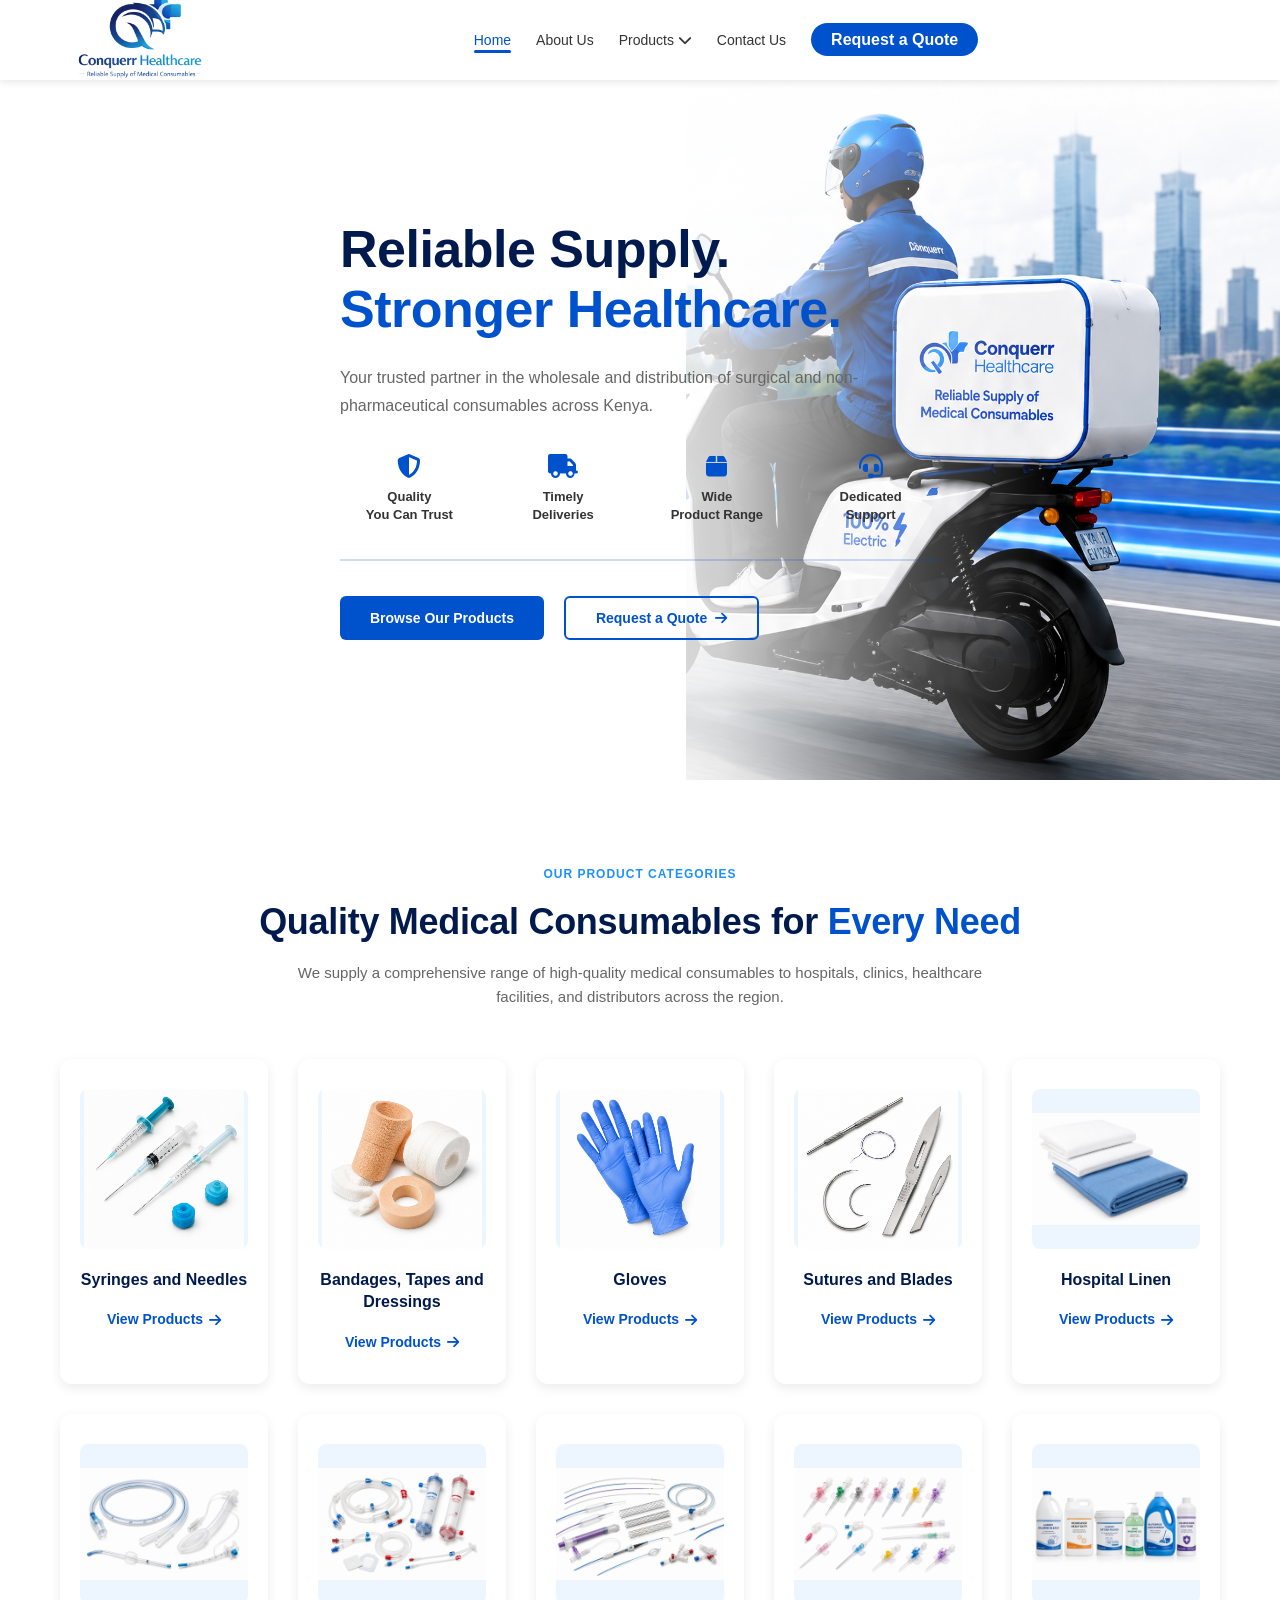
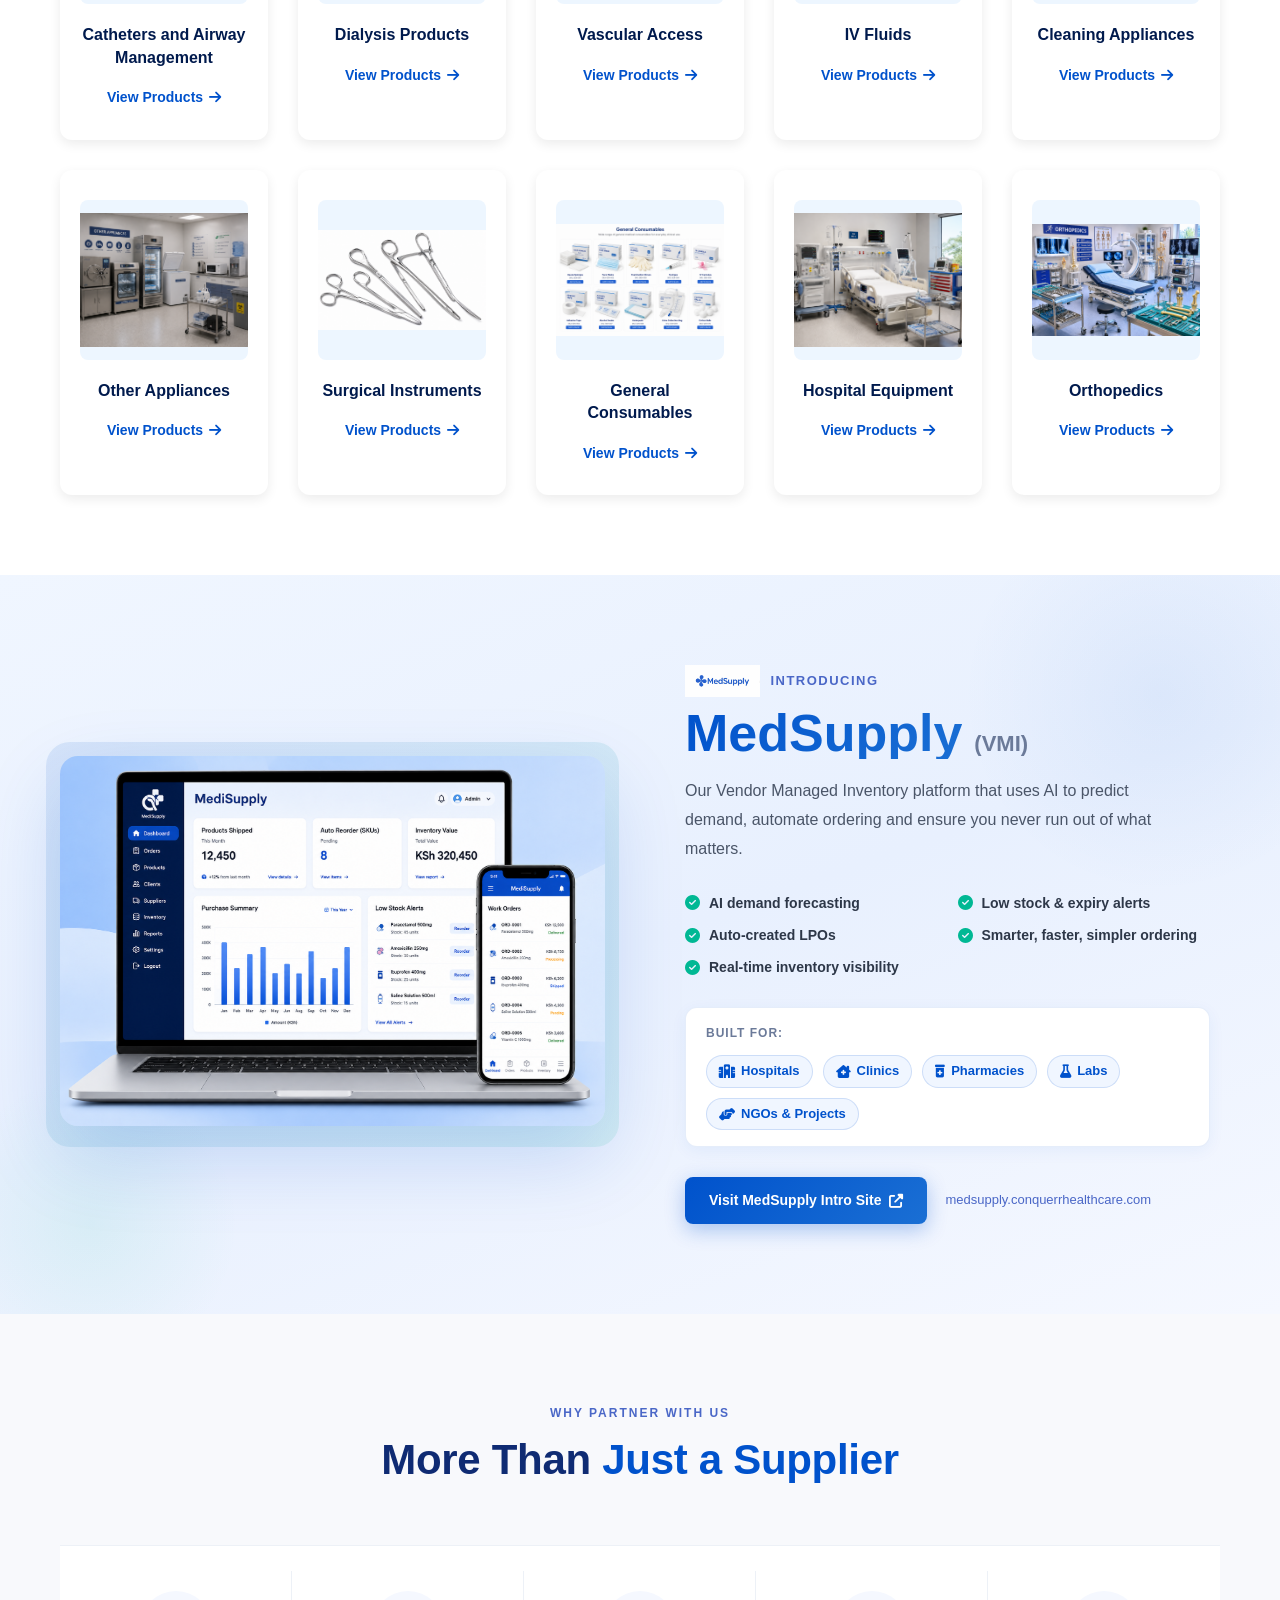
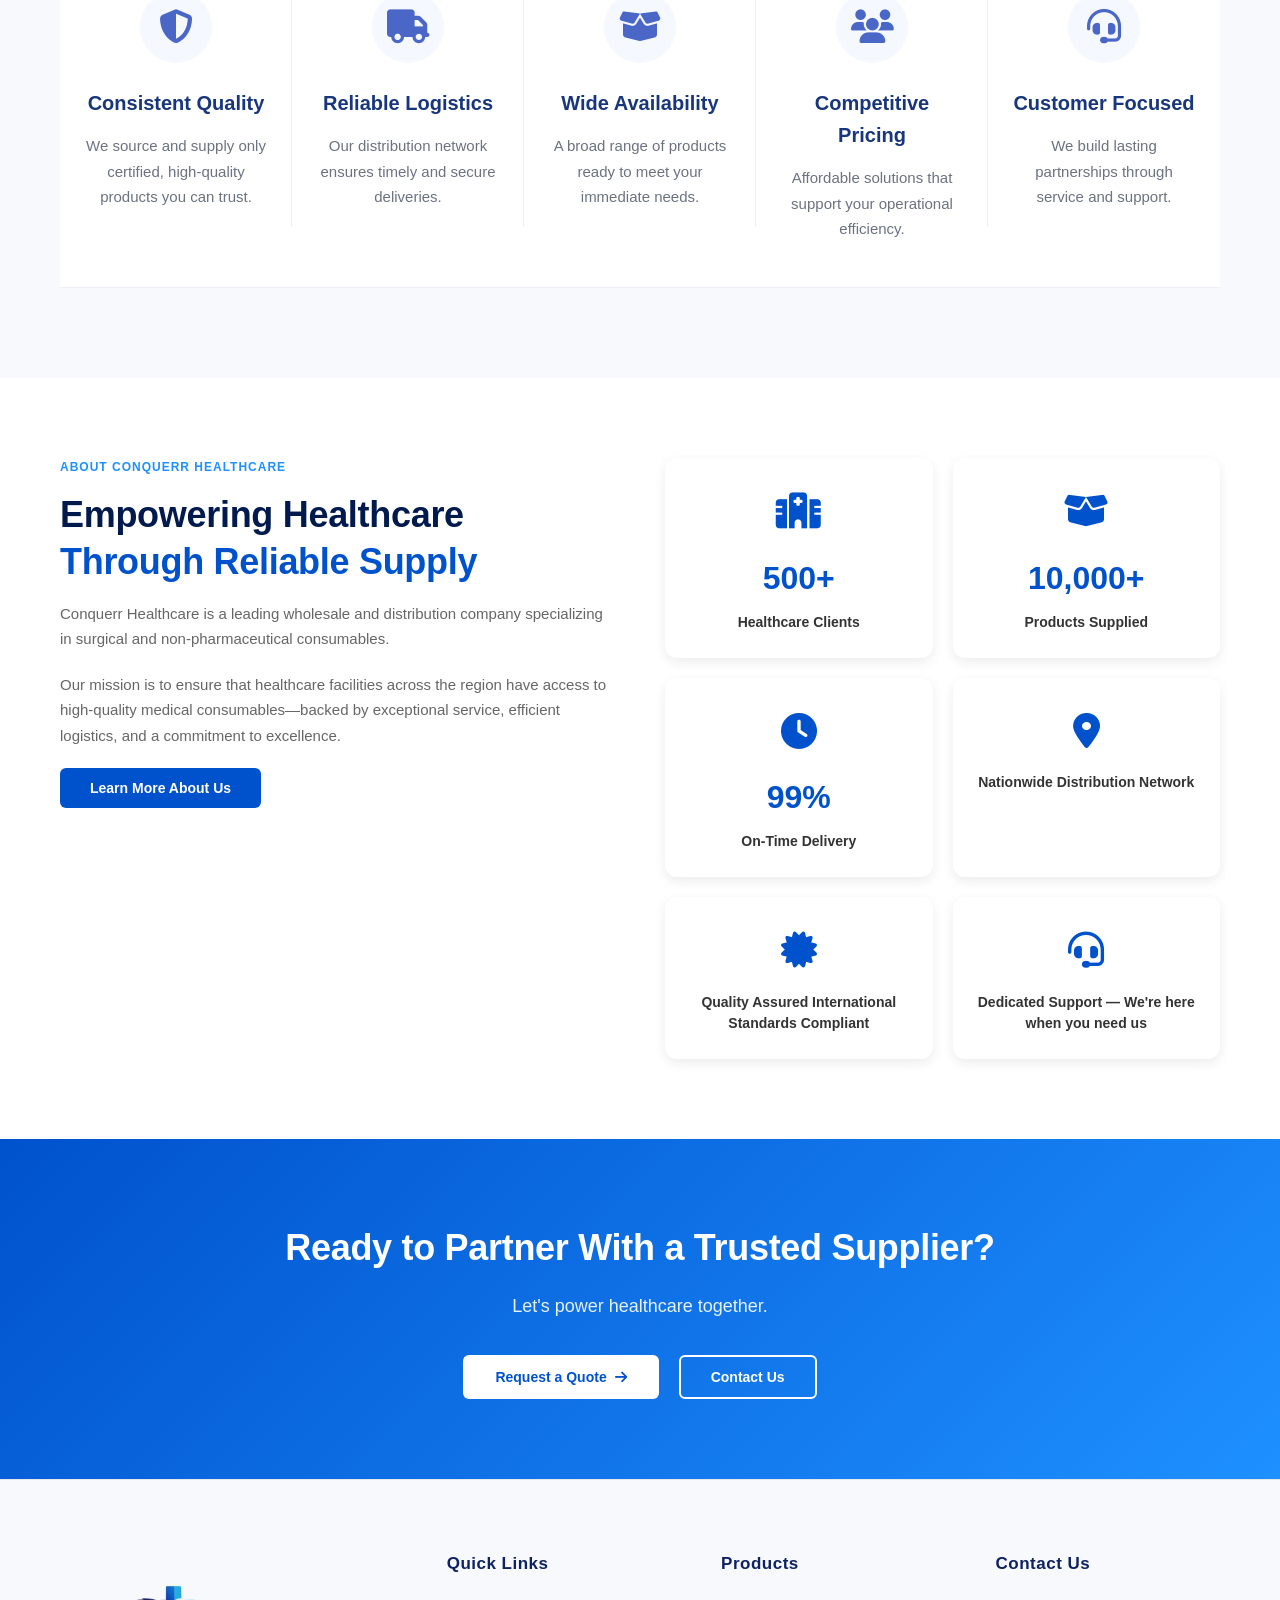
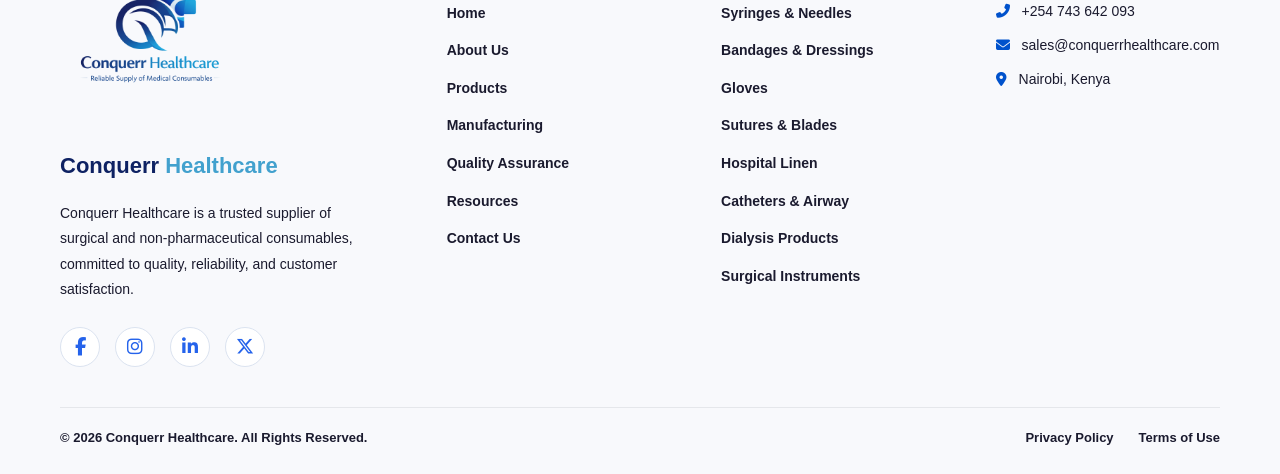
==== commit 5cdeafd0: "mess" ====
--- a/index.html
+++ b/index.html
@@ -3,7 +3,7 @@
 <head>
     <!-- ====== BASIC META ====== -->
     <meta charset="UTF-8">
-    <meta name="viewport" content="width=device-width, initial-scale=1.0">
+    <meta name="viewport" content="width=device-width, initial-scale=1.0, maximum-scale=1.0, user-scalable=yes">
 
     <!-- ====== PRIMARY TITLE TAG (Most Important for SEO) ====== -->
     <title>Conquerr Healthcare - Trusted Medical Supplies &amp; Surgical Consumables in Kenya</title>
@@ -138,15 +138,19 @@
             --text-dark: #333333;
             --text-light: #666666;
             --border-light: #e0e0e0;
+            --font-base: -apple-system, BlinkMacSystemFont, "Segoe UI", Roboto, "Helvetica Neue", Arial, sans-serif;
         }
 
         html { scroll-behavior: smooth; }
 
         body {
-            font-family: 'Segoe UI', Tahoma, Geneva, Verdana, sans-serif;
+            font-family: var(--font-base);
             line-height: 1.6;
             color: var(--text-dark);
             background-color: #ffffff;
+            -webkit-font-smoothing: antialiased;
+            -moz-osx-font-smoothing: grayscale;
+            text-rendering: optimizeLegibility;
         }
 
         .container { max-width: 1200px; margin: 0 auto; padding: 0 20px; }
@@ -172,15 +176,20 @@
         }
 
         .nav-logo {
-            display: flex;
-            align-items: center;
-            gap: 12px;
-            text-decoration: none;
-            font-weight: bold;
-            flex-shrink: 0;
-        }
-
-        .logo-img { height: 120px; width: auto; }
+    display: flex;
+    align-items: center;
+    gap: 12px;
+    text-decoration: none;
+    font-weight: bold;
+    flex-shrink: 0;
+}
+
+.logo-img { 
+    height: 160px; 
+    width: auto; 
+    max-width: 200px;
+    object-fit: contain;
+}
 
         .logo-text { display: flex; flex-direction: column; line-height: 1; }
         .main-text { font-size: 20px; font-weight: 700; color: #0e2263; letter-spacing: -0.5px; }
@@ -330,6 +339,7 @@
             line-height: 1.15;
             color: var(--dark-navy);
             margin-bottom: 25px;
+            letter-spacing: -0.5px;
         }
 
         .hero-title .highlight { color: var(--primary-blue); }
@@ -417,7 +427,7 @@
             text-transform: uppercase;
         }
 
-        .section-header h2 { font-size: 36px; font-weight: 800; color: var(--dark-navy); margin-bottom: 15px; line-height: 1.3; }
+        .section-header h2 { font-size: 36px; font-weight: 800; color: var(--dark-navy); margin-bottom: 15px; line-height: 1.3; letter-spacing: -0.3px; }
         .section-header h2 .highlight { color: var(--primary-blue); }
         .section-header p { font-size: 15px; color: var(--text-light); max-width: 700px; margin: 0 auto; line-height: 1.6; }
 
@@ -531,7 +541,7 @@
 
         .about-text .section-label { display: block; margin-bottom: 15px; }
 
-        .about-text h2 { font-size: 36px; font-weight: 800; color: var(--dark-navy); margin-bottom: 15px; line-height: 1.3; }
+        .about-text h2 { font-size: 36px; font-weight: 800; color: var(--dark-navy); margin-bottom: 15px; line-height: 1.3; letter-spacing: -0.3px; }
         .about-text h2 .highlight { color: var(--primary-blue); }
         .about-text p { font-size: 15px; color: var(--text-light); margin-bottom: 20px; line-height: 1.7; }
 
@@ -559,7 +569,7 @@
             text-align: center;
         }
 
-        .cta-content h2 { font-size: 36px; font-weight: 800; color: var(--white); margin-bottom: 15px; }
+        .cta-content h2 { font-size: 36px; font-weight: 800; color: var(--white); margin-bottom: 15px; letter-spacing: -0.3px; }
         .cta-content p { font-size: 18px; color: rgba(255,255,255,0.9); margin-bottom: 35px; }
         .cta-buttons { display: flex; gap: 20px; justify-content: center; }
 
@@ -647,31 +657,40 @@
 
 .social-links {
     display: flex;
-    gap: 12px;
-    margin-top: 10px;
+    gap: 15px;
+    margin-top: 20px;
 }
 
 .social-links a {
-    width: 38px;
-    height: 38px;
+    width: 40px;
+    height: 40px;
     border-radius: 50%;
     background: #ffffff;
     border: 1px solid #dbe3f0;
     display: flex;
     align-items: center;
     justify-content: center;
-    color: #0e2263;
-    font-size: 16px;
-    font-weight: 700;
+    color: #2563eb;
+    font-size: 18px;
     transition: all 0.3s ease;
     text-decoration: none;
 }
 
 .social-links a:hover {
-    background: var(--primary-blue);
+    background: #2563eb;
     color: #fff;
     transform: translateY(-3px);
-    border-color: var(--primary-blue);
+    border-color: #2563eb;
+}
+
+.footer-logo {
+    margin-bottom: 18px;
+}
+
+.logo-img-footer {
+    width: 180px;
+    height: auto;
+    margin-bottom: 10px;
 }
 
 .footer-bottom {
@@ -713,354 +732,215 @@
     }
 }
 
-        /* ====== FOOTER ====== */
-        .footer {
-            background: #f8f9fc;
-            padding: 70px 20px 25px;
-            color: #1e293b;
-            border-top: 1px solid #e5e7eb;
-        }
-
-        .footer-content {
-            display: grid;
-            grid-template-columns: 1.5fr 1fr 1fr 1fr;
-            gap: 50px;
-            padding-bottom: 40px;
-            border-bottom: 1px solid #e5e7eb;
-        }
-
-        .footer-logo { margin-bottom: 18px; }
-        .logo-img-footer { width: 180px; height: auto; }
-
-        .footer-section p { font-size: 14px; line-height: 1.8; color: #64748b; margin-bottom: 25px; max-width: 300px; }
-        .footer-section h4 { font-size: 17px; font-weight: 700; color: #2563eb; margin-bottom: 22px; }
-        .footer-section ul { list-style: none; padding: 0; margin: 0; }
-        .footer-section ul li { margin-bottom: 12px; }
-        .footer-section ul li a { text-decoration: none; color: #475569; font-size: 14px; transition: 0.3s ease; }
-        .footer-section ul li a:hover { color: #2563eb; padding-left: 3px; }
-
-        .contact-info li { display: flex; align-items: flex-start; gap: 12px; color: #475569; font-size: 14px; line-height: 1.6; }
-        .contact-info i { color: #2563eb; margin-top: 4px; }
-
-        .social-links { display: flex; gap: 12px; margin-top: 10px; }
-
-        .social-links a {
-            width: 38px; height: 38px;
+/* ====== MEDSUPPLY SECTION ====== */
+        .medsupply-section {
+            padding: 90px 20px;
+            background: linear-gradient(160deg, #f0f6ff 0%, #e8f0fe 50%, #f5f8ff 100%);
+            position: relative;
+            overflow: hidden;
+        }
+
+        .medsupply-section::before {
+            content: '';
+            position: absolute;
+            top: -80px; right: -80px;
+            width: 400px; height: 400px;
+            background: radial-gradient(circle, rgba(0,82,204,0.06) 0%, transparent 70%);
             border-radius: 50%;
-            background: #ffffff;
-            border: 1px solid #dbe3f0;
-            display: flex;
-            align-items: center;
-            justify-content: center;
-            color: #2563eb;
-            font-size: 15px;
-            transition: all 0.3s ease;
-        }
-
-        .social-links a:hover { background: #2563eb; color: #fff; transform: translateY(-3px); }
-
-        .footer-bottom {
-            padding-top: 20px;
-            display: flex;
-            justify-content: space-between;
-            align-items: center;
-            font-size: 13px;
-            color: #64748b;
-        }
-
-        .footer-links { display: flex; gap: 25px; }
-        .footer-links a { text-decoration: none; color: #64748b; transition: 0.3s ease; }
-        .footer-links a:hover { color: #2563eb; }
-
-        /* ====== SCROLL TO TOP ====== */
-        .scroll-to-top {
-            position: fixed;
-            bottom: 30px; right: 30px;
-            width: 45px; height: 45px;
-            background: var(--primary-blue);
-            color: var(--white);
-            border: none;
+        }
+
+        .medsupply-section::after {
+            content: '';
+            position: absolute;
+            bottom: -60px; left: -60px;
+            width: 300px; height: 300px;
+            background: radial-gradient(circle, rgba(0,184,148,0.08) 0%, transparent 70%);
             border-radius: 50%;
-            cursor: pointer;
-            display: none;
-            align-items: center;
-            justify-content: center;
-            font-size: 20px;
-            transition: all 0.3s ease;
-            box-shadow: 0 4px 12px rgba(0,82,204,0.3);
-            z-index: 999;
-        }
-
-        .scroll-to-top:hover { background: var(--dark-navy); transform: translateY(-3px); }
-        .scroll-to-top.show { display: flex; }
-
-        /* ====== QUOTE MODAL ====== */
-        .quote-modal-overlay {
-            display: none;
-            position: fixed;
-            top: 0; left: 0;
-            width: 100%; height: 100%;
-            background: rgba(0,26,77,0.6);
-            z-index: 9999;
-            align-items: center;
-            justify-content: center;
-            padding: 20px;
-            backdrop-filter: blur(4px);
-        }
-
-        .quote-modal-overlay.active { display: flex; }
-
-        .quote-modal {
-            background: #fff;
-            border-radius: 16px;
-            width: 100%;
-            max-width: 900px;
-            max-height: 90vh;
-            overflow: hidden;
-            display: flex;
-            flex-direction: column;
-            box-shadow: 0 25px 60px rgba(0,26,77,0.25);
-            animation: modalSlideIn 0.3s ease;
-        }
-
-        @keyframes modalSlideIn {
-            from { opacity: 0; transform: translateY(-30px) scale(0.97); }
-            to { opacity: 1; transform: translateY(0) scale(1); }
-        }
-
-        .quote-modal-header {
-            background: linear-gradient(135deg, var(--dark-navy) 0%, var(--primary-blue) 100%);
-            color: white;
-            padding: 24px 30px;
-            display: flex;
-            justify-content: space-between;
-            align-items: center;
-            flex-shrink: 0;
-        }
-
-        .quote-modal-header h2 { font-size: 22px; font-weight: 700; }
-        .quote-modal-header p { font-size: 13px; opacity: 0.85; margin-top: 4px; }
-
-        .close-modal-btn {
-            background: rgba(255,255,255,0.2);
-            border: none;
-            color: white;
-            width: 36px; height: 36px;
-            border-radius: 50%;
-            font-size: 18px;
-            cursor: pointer;
-            display: flex;
-            align-items: center;
-            justify-content: center;
-            transition: background 0.2s;
-            flex-shrink: 0;
-        }
-
-        .close-modal-btn:hover { background: rgba(255,255,255,0.35); }
-
-        .quote-modal-body {
+        }
+
+        .medsupply-inner {
             display: grid;
             grid-template-columns: 1fr 1fr;
-            gap: 0;
-            flex: 1;
-            overflow: hidden;
-        }
-
-        .quote-left {
-            padding: 25px 20px 25px 30px;
-            border-right: 1px solid #e5e7eb;
-            overflow-y: auto;
-        }
-
-        .quote-right {
-            padding: 25px 30px 25px 20px;
-            overflow-y: auto;
-            display: flex;
-            flex-direction: column;
-        }
-
-        .quote-left h3, .quote-right h3 {
-            font-size: 15px;
-            font-weight: 700;
-            color: var(--dark-navy);
-            margin-bottom: 14px;
-            padding-bottom: 10px;
-            border-bottom: 2px solid #eef2ff;
-        }
-
-        /* Category & Product selector */
-        .category-select, .product-search-input {
+            gap: 70px;
+            align-items: center;
+            position: relative;
+            z-index: 1;
+        }
+
+        .medsupply-visual {
+            position: relative;
+        }
+
+        .medsupply-img {
             width: 100%;
-            padding: 9px 12px;
-            border: 1.5px solid #d1d9e6;
-            border-radius: 8px;
-            font-size: 13px;
-            color: var(--text-dark);
-            background: #fff;
-            margin-bottom: 12px;
-            outline: none;
-            transition: border-color 0.2s;
-        }
-
-        .category-select:focus, .product-search-input:focus { border-color: var(--primary-blue); }
-
-        .products-list {
-            max-height: 200px;
-            overflow-y: auto;
-            border: 1.5px solid #d1d9e6;
-            border-radius: 8px;
-            margin-bottom: 12px;
-        }
-
-        .product-list-item {
-            padding: 9px 12px;
-            font-size: 13px;
-            cursor: pointer;
-            border-bottom: 1px solid #f0f4f8;
-            display: flex;
-            justify-content: space-between;
-            align-items: center;
-            transition: background 0.15s;
-        }
-
-        .product-list-item:last-child { border-bottom: none; }
-        .product-list-item:hover { background: #eef2ff; }
-        .product-list-item .sku { font-size: 11px; color: #94a3b8; }
-
-        .add-to-quote-btn {
-            background: var(--primary-blue);
-            color: white;
-            border: none;
-            padding: 8px 14px;
-            border-radius: 6px;
-            font-size: 12px;
-            font-weight: 600;
-            cursor: pointer;
-            white-space: nowrap;
-            transition: background 0.2s;
-        }
-
-        .add-to-quote-btn:hover { background: var(--dark-navy); }
-
-        /* Quote items list */
-        .quote-items-list { flex: 1; overflow-y: auto; margin-bottom: 15px; }
-
-        .quote-item {
+            border-radius: 18px;
+            box-shadow: 0 30px 80px rgba(0,82,204,0.18);
+            transition: transform 0.4s ease;
+        }
+
+        .medsupply-img:hover { transform: scale(1.02) translateY(-4px); }
+
+        .medsupply-visual::before {
+            content: '';
+            position: absolute;
+            inset: -14px;
+            background: linear-gradient(135deg, rgba(0,82,204,0.1), rgba(0,184,148,0.1));
+            border-radius: 24px;
+            z-index: -1;
+        }
+
+        .medsupply-content { padding: 0 10px; }
+
+        .ms-intro-label {
             display: flex;
             align-items: center;
             gap: 10px;
-            padding: 10px;
-            background: #f8faff;
-            border-radius: 8px;
-            margin-bottom: 8px;
-            border: 1px solid #e2eaff;
-        }
-
-        .quote-item-info { flex: 1; min-width: 0; }
-        .quote-item-info .name { font-size: 13px; font-weight: 600; color: var(--dark-navy); line-height: 1.3; }
-        .quote-item-info .sku { font-size: 11px; color: #94a3b8; }
-
-        .qty-control { display: flex; align-items: center; gap: 6px; }
-
-        .qty-btn {
-            width: 24px; height: 24px;
-            border: 1.5px solid #d1d9e6;
-            background: white;
-            border-radius: 4px;
-            font-size: 14px;
-            cursor: pointer;
+            margin-bottom: 10px;
+        }
+
+        .ms-logo { height: 32px; }
+
+        .ms-introducing {
+            font-size: 13px;
+            font-weight: 700;
+            color: #4a67c7;
+            letter-spacing: 1.5px;
+            text-transform: uppercase;
+        }
+
+        .ms-title {
+            font-size: 52px;
+            font-weight: 900;
+            line-height: 1;
+            margin-bottom: 18px;
+            display: flex;
+            align-items: baseline;
+            gap: 12px;
+            flex-wrap: wrap;
+        }
+
+        .ms-brand {
+            background: linear-gradient(135deg, #0052CC, #1a6fd4);
+            -webkit-background-clip: text;
+            -webkit-text-fill-color: transparent;
+            background-clip: text;
+        }
+
+        .ms-vmi {
+            font-size: 22px;
+            font-weight: 600;
+            color: #6b7a99;
+            -webkit-text-fill-color: #6b7a99;
+        }
+
+        .ms-desc {
+            font-size: 16px;
+            color: #4a5568;
+            line-height: 1.8;
+            margin-bottom: 28px;
+            max-width: 480px;
+        }
+
+        .ms-features-grid {
+            display: grid;
+            grid-template-columns: 1fr 1fr;
+            gap: 10px 20px;
+            margin-bottom: 28px;
+        }
+
+        .ms-feat {
             display: flex;
             align-items: center;
-            justify-content: center;
-            transition: all 0.15s;
-            line-height: 1;
-        }
-
-        .qty-btn:hover { background: var(--primary-blue); color: white; border-color: var(--primary-blue); }
-
-        .qty-input {
-            width: 40px;
-            text-align: center;
-            border: 1.5px solid #d1d9e6;
-            border-radius: 4px;
+            gap: 9px;
+            font-size: 14px;
+            font-weight: 600;
+            color: #2d3748;
+        }
+
+        .ms-feat i { color: #00B894; font-size: 15px; }
+
+        .ms-built-for {
+            background: white;
+            border-radius: 12px;
+            padding: 16px 20px;
+            margin-bottom: 30px;
+            border: 1px solid rgba(0,82,204,0.1);
+            box-shadow: 0 4px 16px rgba(0,82,204,0.06);
+        }
+
+        .ms-built-for strong {
+            display: block;
+            font-size: 12px;
+            font-weight: 800;
+            color: #6b7a99;
+            letter-spacing: 1px;
+            text-transform: uppercase;
+            margin-bottom: 12px;
+        }
+
+        .ms-built-tags {
+            display: flex;
+            flex-wrap: wrap;
+            gap: 10px;
+        }
+
+        .ms-built-tags span {
+            display: inline-flex;
+            align-items: center;
+            gap: 6px;
+            background: #f0f6ff;
+            color: #0052CC;
             font-size: 13px;
-            padding: 2px;
-            outline: none;
-        }
-
-        .remove-item-btn {
-            background: none;
-            border: none;
-            color: #ef4444;
-            cursor: pointer;
-            font-size: 14px;
-            padding: 2px 4px;
-            transition: color 0.15s;
-        }
-
-        .remove-item-btn:hover { color: #b91c1c; }
-
-        .quote-empty {
-            text-align: center;
-            padding: 30px 20px;
-            color: #94a3b8;
-        }
-
-        .quote-empty i { font-size: 36px; margin-bottom: 10px; display: block; }
-        .quote-empty p { font-size: 13px; }
-
-        /* Contact info fields */
-        .contact-fields { margin-bottom: 15px; }
-
-        .contact-field {
-            width: 100%;
-            padding: 8px 12px;
-            border: 1.5px solid #d1d9e6;
-            border-radius: 8px;
-            font-size: 13px;
-            margin-bottom: 8px;
-            outline: none;
-            transition: border-color 0.2s;
-            font-family: inherit;
-        }
-
-        .contact-field:focus { border-color: var(--primary-blue); }
-
-        /* Send buttons */
-        .send-buttons { display: flex; gap: 10px; }
-
-        .send-btn {
-            flex: 1;
-            padding: 11px 14px;
-            border: none;
-            border-radius: 8px;
-            font-size: 13px;
-            font-weight: 700;
-            cursor: pointer;
+            font-weight: 600;
+            padding: 5px 12px;
+            border-radius: 20px;
+            border: 1px solid rgba(0,82,204,0.15);
+        }
+
+        .ms-built-tags span i { font-size: 13px; }
+
+        .ms-cta-row {
             display: flex;
             align-items: center;
-            justify-content: center;
-            gap: 7px;
-            transition: all 0.2s;
-        }
-
-        .send-email-btn { background: var(--primary-blue); color: white; }
-        .send-email-btn:hover { background: var(--dark-navy); transform: translateY(-1px); }
-
-        .send-whatsapp-btn { background: #25D366; color: white; }
-        .send-whatsapp-btn:hover { background: #128C7E; transform: translateY(-1px); }
-
-        .quote-count-badge {
-            background: #ef4444;
+            gap: 18px;
+            flex-wrap: wrap;
+        }
+
+        .btn-ms-primary {
+            background: linear-gradient(135deg, #0052CC, #1a6fd4);
             color: white;
-            border-radius: 50%;
-            width: 18px; height: 18px;
-            font-size: 10px;
+            padding: 12px 24px;
+            border-radius: 8px;
+            font-size: 14px;
             font-weight: 700;
+            text-decoration: none;
             display: inline-flex;
             align-items: center;
-            justify-content: center;
-            margin-left: 4px;
+            gap: 8px;
+            transition: all 0.3s;
+            box-shadow: 0 6px 20px rgba(0,82,204,0.3);
+        }
+
+        .btn-ms-primary:hover {
+            transform: translateY(-2px);
+            box-shadow: 0 10px 28px rgba(0,82,204,0.4);
+        }
+
+        .ms-url {
+            font-size: 13px;
+            color: #4a67c7;
+            font-weight: 500;
+        }
+
+        @media (max-width: 1024px) {
+            .medsupply-inner { grid-template-columns: 1fr; gap: 40px; }
+            .ms-title { font-size: 40px; }
+        }
+
+        @media (max-width: 768px) {
+            .medsupply-section { padding: 60px 20px; }
+            .ms-title { font-size: 34px; }
+            .ms-features-grid { grid-template-columns: 1fr; }
         }
 
         /* ====== RESPONSIVE ====== */
@@ -1110,9 +990,42 @@
             .footer-content { grid-template-columns: 1fr; }
             .footer-bottom { flex-direction: column; gap: 15px; text-align: center; }
             .scroll-to-top { bottom: 20px; right: 20px; width: 40px; height: 40px; }
-            .quote-modal-body { grid-template-columns: 1fr; }
-            .quote-left { border-right: none; border-bottom: 1px solid #e5e7eb; max-height: 280px; }
+            
+            /* MODAL MOBILE FIXES */
+            .quote-modal-overlay {
+                padding: 5px;
+                align-items: flex-start;
+            }
+            .quote-modal {
+                max-height: 98vh;
+                margin: 5px auto;
+                border-radius: 12px;
+            }
+            .quote-modal-body {
+                grid-template-columns: 1fr;
+                max-height: calc(98vh - 70px);
+            }
+            .quote-left {
+                border-right: none;
+                border-bottom: 1px solid #e5e7eb;
+                max-height: 240px;
+                padding: 12px 14px;
+            }
+            .quote-right {
+                padding: 12px 14px;
+                max-height: 400px;
+            }
+            .quote-modal-header h2 { font-size: 16px; }
+            .quote-modal-header p { font-size: 11px; }
+            .products-list { max-height: 120px; }
+            .quote-items-list { max-height: 120px; min-height: 60px; }
             .send-buttons { flex-direction: column; }
+            .send-btn { min-width: auto; }
+            .quote-item { padding: 6px 8px; }
+            .quote-item-info .name { font-size: 11px; }
+            .qty-input { width: 28px; font-size: 12px; }
+            .qty-btn { width: 22px; height: 22px; font-size: 12px; }
+            .contact-field { font-size: 12px; padding: 7px 8px; }
         }
 
         @media (max-width: 480px) {
@@ -1130,297 +1043,338 @@
             .cta-content h2 { font-size: 22px; }
             .cta-content p { font-size: 14px; }
             .why-partner .section-header h2 { font-size: 32px; }
-        }
-        .social-links {
-    display: flex;
-    gap: 15px;
-    margin-top: 20px;
-}
-
-.social-links {
-    display: flex;
-    gap: 15px;
-    margin-top: 20px;
-}
-
-.social-links a {
-    width: 40px;
-    height: 40px;
-    border-radius: 50%;
-    background: #ffffff;
-    border: 1px solid #dbe3f0;
-    display: flex;
-    align-items: center;
-    justify-content: center;
-    color: #2563eb;
-    font-size: 18px;
-    transition: all 0.3s ease;
-    text-decoration: none;
-}
-
-.social-links a:hover {
-    background: #2563eb;
-    color: #fff;
-    transform: translateY(-3px);
-    border-color: #2563eb;
-}
-
-.social-links a {
-    width: 40px;
-    height: 40px;
-    border-radius: 50%;
-    background: #ffffff;
-    border: 1px solid #dbe3f0;
-    display: flex;
-    align-items: center;
-    justify-content: center;
-    color: #2563eb;
-    font-size: 18px;
-    transition: all 0.3s ease;
-    text-decoration: none;
-}
-
-.social-links a:hover {
-    background: #2563eb;
-    color: #fff;
-    transform: translateY(-3px);
-    border-color: #2563eb;
-}
-
-.footer-logo {
-    margin-bottom: 18px;
-}
-
-.logo-img-footer {
-    width: 180px;
-    height: auto;
-    margin-bottom: 10px;
-}
-
-.contact-info li {
-    display: flex;
-    align-items: center;
-    gap: 12px;
-    margin-bottom: 12px;
-    color: #475569;
-    font-size: 14px;
-}
-
-.contact-info i {
-    width: 20px;
-    color: #2563eb;
-}
-
-/* ====== MEDSUPPLY SECTION ====== */
-        .medsupply-section {
-            padding: 90px 20px;
-            background: linear-gradient(160deg, #f0f6ff 0%, #e8f0fe 50%, #f5f8ff 100%);
-            position: relative;
+            
+            /* MODAL TINY SCREEN FIXES */
+            .quote-modal-body { max-height: calc(98vh - 60px); }
+            .quote-left { max-height: 180px; padding: 10px 10px; }
+            .quote-right { padding: 10px 10px; max-height: 350px; }
+            .products-list { max-height: 100px; }
+            .quote-items-list { max-height: 100px; min-height: 50px; }
+            .quote-modal-header { padding: 12px 14px; }
+            .quote-modal-header h2 { font-size: 14px; }
+            .close-modal-btn { width: 30px; height: 30px; font-size: 14px; }
+            .product-list-item { font-size: 12px; padding: 6px 8px; }
+            .add-to-quote-btn { font-size: 11px; padding: 4px 10px; }
+        }
+
+        /* ====== QUOTE MODAL - FIXED FOR MOBILE ====== */
+        .quote-modal-overlay {
+            display: none;
+            position: fixed;
+            top: 0; left: 0;
+            width: 100%; height: 100%;
+            background: rgba(0,26,77,0.6);
+            z-index: 9999;
+            align-items: flex-start;
+            justify-content: center;
+            padding: 10px;
+            backdrop-filter: blur(4px);
+            overflow-y: auto;
+        }
+
+        .quote-modal-overlay.active { display: flex; }
+
+        .quote-modal {
+            background: #fff;
+            border-radius: 16px;
+            width: 100%;
+            max-width: 900px;
+            max-height: 95vh;
+            margin: 10px auto;
             overflow: hidden;
-        }
-
-        .medsupply-section::before {
-            content: '';
-            position: absolute;
-            top: -80px; right: -80px;
-            width: 400px; height: 400px;
-            background: radial-gradient(circle, rgba(0,82,204,0.06) 0%, transparent 70%);
+            display: flex;
+            flex-direction: column;
+            box-shadow: 0 25px 60px rgba(0,26,77,0.25);
+            animation: modalSlideIn 0.3s ease;
+        }
+
+        @keyframes modalSlideIn {
+            from { opacity: 0; transform: translateY(-20px) scale(0.97); }
+            to { opacity: 1; transform: translateY(0) scale(1); }
+        }
+
+        .quote-modal-header {
+            background: linear-gradient(135deg, var(--dark-navy) 0%, var(--primary-blue) 100%);
+            color: white;
+            padding: 16px 20px;
+            display: flex;
+            justify-content: space-between;
+            align-items: center;
+            flex-shrink: 0;
+            flex-wrap: wrap;
+            gap: 8px;
+        }
+
+        .quote-modal-header h2 { font-size: 18px; font-weight: 700; }
+        .quote-modal-header p { font-size: 12px; opacity: 0.85; margin-top: 2px; }
+
+        .close-modal-btn {
+            background: rgba(255,255,255,0.2);
+            border: none;
+            color: white;
+            width: 34px; height: 34px;
             border-radius: 50%;
-        }
-
-        .medsupply-section::after {
-            content: '';
-            position: absolute;
-            bottom: -60px; left: -60px;
-            width: 300px; height: 300px;
-            background: radial-gradient(circle, rgba(0,184,148,0.08) 0%, transparent 70%);
-            border-radius: 50%;
-        }
-
-        .medsupply-inner {
+            font-size: 16px;
+            cursor: pointer;
+            display: flex;
+            align-items: center;
+            justify-content: center;
+            transition: background 0.2s;
+            flex-shrink: 0;
+        }
+
+        .close-modal-btn:hover { background: rgba(255,255,255,0.35); }
+
+        .quote-modal-body {
             display: grid;
             grid-template-columns: 1fr 1fr;
-            gap: 70px;
+            gap: 0;
+            flex: 1;
+            overflow: hidden;
+            max-height: calc(95vh - 80px);
+        }
+
+        .quote-left {
+            padding: 16px 14px 16px 18px;
+            border-right: 1px solid #e5e7eb;
+            overflow-y: auto;
+            display: flex;
+            flex-direction: column;
+        }
+
+        .quote-right {
+            padding: 16px 18px 16px 14px;
+            overflow-y: auto;
+            display: flex;
+            flex-direction: column;
+        }
+
+        .quote-left h3, .quote-right h3 {
+            font-size: 14px;
+            font-weight: 700;
+            color: var(--dark-navy);
+            margin-bottom: 10px;
+            padding-bottom: 8px;
+            border-bottom: 2px solid #eef2ff;
+            flex-shrink: 0;
+        }
+
+        /* Category & Product selector */
+        .category-select, .product-search-input {
+            width: 100%;
+            padding: 8px 10px;
+            border: 1.5px solid #d1d9e6;
+            border-radius: 8px;
+            font-size: 13px;
+            color: var(--text-dark);
+            background: #fff;
+            margin-bottom: 10px;
+            outline: none;
+            transition: border-color 0.2s;
+            -webkit-appearance: none;
+            appearance: none;
+            font-family: inherit;
+        }
+
+        .category-select:focus, .product-search-input:focus { border-color: var(--primary-blue); }
+
+        .products-list {
+            max-height: 180px;
+            overflow-y: auto;
+            border: 1.5px solid #d1d9e6;
+            border-radius: 8px;
+            margin-bottom: 10px;
+            flex-shrink: 0;
+        }
+
+        .product-list-item {
+            padding: 8px 10px;
+            font-size: 13px;
+            cursor: pointer;
+            border-bottom: 1px solid #f0f4f8;
+            display: flex;
+            justify-content: space-between;
             align-items: center;
-            position: relative;
-            z-index: 1;
-        }
-
-        .medsupply-visual {
-            position: relative;
-        }
-
-        .medsupply-img {
-            width: 100%;
-            border-radius: 18px;
-            box-shadow: 0 30px 80px rgba(0,82,204,0.18);
-            transition: transform 0.4s ease;
-        }
-
-        .medsupply-img:hover { transform: scale(1.02) translateY(-4px); }
-
-        .medsupply-visual::before {
-            content: '';
-            position: absolute;
-            inset: -14px;
-            background: linear-gradient(135deg, rgba(0,82,204,0.1), rgba(0,184,148,0.1));
-            border-radius: 24px;
-            z-index: -1;
-        }
-
-        .medsupply-content { padding: 0 10px; }
-
-        .ms-intro-label {
+            transition: background 0.15s;
+            gap: 8px;
+        }
+
+        .product-list-item:last-child { border-bottom: none; }
+        .product-list-item:hover { background: #eef2ff; }
+        .product-list-item .sku { font-size: 11px; color: #94a3b8; }
+
+        .add-to-quote-btn {
+            background: var(--primary-blue);
+            color: white;
+            border: none;
+            padding: 6px 12px;
+            border-radius: 6px;
+            font-size: 12px;
+            font-weight: 600;
+            cursor: pointer;
+            white-space: nowrap;
+            transition: background 0.2s;
+            flex-shrink: 0;
+        }
+
+        .add-to-quote-btn:hover { background: var(--dark-navy); }
+
+        /* Quote items list */
+        .quote-items-list { 
+            flex: 1; 
+            overflow-y: auto; 
+            margin-bottom: 10px;
+            min-height: 80px;
+            max-height: 180px;
+        }
+
+        .quote-item {
             display: flex;
             align-items: center;
-            gap: 10px;
-            margin-bottom: 10px;
-        }
-
-        .ms-logo { height: 32px; }
-
-        .ms-introducing {
+            gap: 8px;
+            padding: 8px 10px;
+            background: #f8faff;
+            border-radius: 8px;
+            margin-bottom: 6px;
+            border: 1px solid #e2eaff;
+            flex-wrap: wrap;
+        }
+
+        .quote-item-info { flex: 1; min-width: 60px; }
+        .quote-item-info .name { font-size: 12px; font-weight: 600; color: var(--dark-navy); line-height: 1.3; }
+        .quote-item-info .sku { font-size: 10px; color: #94a3b8; }
+
+        .qty-control { display: flex; align-items: center; gap: 4px; flex-shrink: 0; }
+
+        .qty-btn {
+            width: 24px; height: 24px;
+            border: 1.5px solid #d1d9e6;
+            background: white;
+            border-radius: 4px;
+            font-size: 14px;
+            cursor: pointer;
+            display: flex;
+            align-items: center;
+            justify-content: center;
+            transition: all 0.15s;
+            line-height: 1;
+            touch-action: manipulation;
+        }
+
+        .qty-btn:hover { background: var(--primary-blue); color: white; border-color: var(--primary-blue); }
+
+        .qty-input {
+            width: 32px;
+            text-align: center;
+            border: 1.5px solid #d1d9e6;
+            border-radius: 4px;
+            font-size: 13px;
+            padding: 2px;
+            outline: none;
+            font-family: inherit;
+        }
+
+        .remove-item-btn {
+            background: none;
+            border: none;
+            color: #ef4444;
+            cursor: pointer;
+            font-size: 14px;
+            padding: 2px 4px;
+            transition: color 0.15s;
+            touch-action: manipulation;
+        }
+
+        .remove-item-btn:hover { color: #b91c1c; }
+
+        .quote-empty {
+            text-align: center;
+            padding: 20px 10px;
+            color: #94a3b8;
+        }
+
+        .quote-empty i { font-size: 28px; margin-bottom: 8px; display: block; }
+        .quote-empty p { font-size: 12px; }
+
+        /* Contact info fields */
+        .contact-fields { margin-bottom: 10px; }
+
+        .contact-field {
+            width: 100%;
+            padding: 8px 10px;
+            border: 1.5px solid #d1d9e6;
+            border-radius: 8px;
+            font-size: 13px;
+            margin-bottom: 6px;
+            outline: none;
+            transition: border-color 0.2s;
+            font-family: inherit;
+            -webkit-appearance: none;
+            appearance: none;
+        }
+
+        .contact-field:focus { border-color: var(--primary-blue); }
+
+        /* Send buttons */
+        .send-buttons { display: flex; gap: 8px; flex-wrap: wrap; }
+
+        .send-btn {
+            flex: 1;
+            min-width: 100px;
+            padding: 10px 12px;
+            border: none;
+            border-radius: 8px;
             font-size: 13px;
             font-weight: 700;
-            color: #4a67c7;
-            letter-spacing: 1.5px;
-            text-transform: uppercase;
-        }
-
-        .ms-title {
-            font-size: 52px;
-            font-weight: 900;
-            line-height: 1;
-            margin-bottom: 18px;
-            display: flex;
-            align-items: baseline;
-            gap: 12px;
-            flex-wrap: wrap;
-        }
-
-        .ms-brand {
-            background: linear-gradient(135deg, #0052CC, #1a6fd4);
-            -webkit-background-clip: text;
-            -webkit-text-fill-color: transparent;
-            background-clip: text;
-        }
-
-        .ms-vmi {
-            font-size: 22px;
-            font-weight: 600;
-            color: #6b7a99;
-            -webkit-text-fill-color: #6b7a99;
-        }
-
-        .ms-desc {
-            font-size: 16px;
-            color: #4a5568;
-            line-height: 1.8;
-            margin-bottom: 28px;
-            max-width: 480px;
-        }
-
-        .ms-features-grid {
-            display: grid;
-            grid-template-columns: 1fr 1fr;
-            gap: 10px 20px;
-            margin-bottom: 28px;
-        }
-
-        .ms-feat {
+            cursor: pointer;
             display: flex;
             align-items: center;
-            gap: 9px;
-            font-size: 14px;
-            font-weight: 600;
-            color: #2d3748;
-        }
-
-        .ms-feat i { color: #00B894; font-size: 15px; }
-
-        .ms-built-for {
-            background: white;
-            border-radius: 12px;
-            padding: 16px 20px;
-            margin-bottom: 30px;
-            border: 1px solid rgba(0,82,204,0.1);
-            box-shadow: 0 4px 16px rgba(0,82,204,0.06);
-        }
-
-        .ms-built-for strong {
-            display: block;
-            font-size: 12px;
-            font-weight: 800;
-            color: #6b7a99;
-            letter-spacing: 1px;
-            text-transform: uppercase;
-            margin-bottom: 12px;
-        }
-
-        .ms-built-tags {
-            display: flex;
-            flex-wrap: wrap;
-            gap: 10px;
-        }
-
-        .ms-built-tags span {
+            justify-content: center;
+            gap: 6px;
+            transition: all 0.2s;
+            touch-action: manipulation;
+        }
+
+        .send-email-btn { background: var(--primary-blue); color: white; }
+        .send-email-btn:hover { background: var(--dark-navy); transform: translateY(-1px); }
+
+        .send-whatsapp-btn { background: #25D366; color: white; }
+        .send-whatsapp-btn:hover { background: #128C7E; transform: translateY(-1px); }
+
+        .quote-count-badge {
+            background: #ef4444;
+            color: white;
+            border-radius: 50%;
+            width: 18px; height: 18px;
+            font-size: 10px;
+            font-weight: 700;
             display: inline-flex;
             align-items: center;
-            gap: 6px;
-            background: #f0f6ff;
-            color: #0052CC;
-            font-size: 13px;
-            font-weight: 600;
-            padding: 5px 12px;
-            border-radius: 20px;
-            border: 1px solid rgba(0,82,204,0.15);
-        }
-
-        .ms-built-tags span i { font-size: 13px; }
-
-        .ms-cta-row {
-            display: flex;
+            justify-content: center;
+            margin-left: 4px;
+        }
+
+        /* ====== SCROLL TO TOP ====== */
+        .scroll-to-top {
+            position: fixed;
+            bottom: 30px; right: 30px;
+            width: 45px; height: 45px;
+            background: var(--primary-blue);
+            color: var(--white);
+            border: none;
+            border-radius: 50%;
+            cursor: pointer;
+            display: none;
             align-items: center;
-            gap: 18px;
-            flex-wrap: wrap;
-        }
-
-        .btn-ms-primary {
-            background: linear-gradient(135deg, #0052CC, #1a6fd4);
-            color: white;
-            padding: 12px 24px;
-            border-radius: 8px;
-            font-size: 14px;
-            font-weight: 700;
-            text-decoration: none;
-            display: inline-flex;
-            align-items: center;
-            gap: 8px;
-            transition: all 0.3s;
-            box-shadow: 0 6px 20px rgba(0,82,204,0.3);
-        }
-
-        .btn-ms-primary:hover {
-            transform: translateY(-2px);
-            box-shadow: 0 10px 28px rgba(0,82,204,0.4);
-        }
-
-        .ms-url {
-            font-size: 13px;
-            color: #4a67c7;
-            font-weight: 500;
-        }
-
-        @media (max-width: 1024px) {
-            .medsupply-inner { grid-template-columns: 1fr; gap: 40px; }
-            .ms-title { font-size: 40px; }
-        }
-
-        @media (max-width: 768px) {
-            .medsupply-section { padding: 60px 20px; }
-            .ms-title { font-size: 34px; }
-            .ms-features-grid { grid-template-columns: 1fr; }
-        }
+            justify-content: center;
+            font-size: 20px;
+            transition: all 0.3s ease;
+            box-shadow: 0 4px 12px rgba(0,82,204,0.3);
+            z-index: 999;
+        }
+
+        .scroll-to-top:hover { background: var(--dark-navy); transform: translateY(-3px); }
+        .scroll-to-top.show { display: flex; }
     </style>
 </head>
 <body>
@@ -1431,8 +1385,7 @@
             <div class="nav-logo">
                 <img src="logo.png" alt="Conquerr Healthcare Logo - Trusted Medical Supplies in Kenya" class="logo-img">
                 <div class="logo-text">
-                    <span class="main-text">Conquerr</span>
-                    <span class="sub-text">Healthcare</span>
+                    
                 </div>
             </div>
             <div class="hamburger" id="hamburger">
@@ -1461,9 +1414,7 @@
                         <a href="products.html?category=orthopedics">Orthopedics</a>
                     </div>
                 </li>
-                <li><a href="#manufacturing" class="nav-link">Manufacturing</a></li>
-                <li><a href="#quality" class="nav-link">Quality Assurance</a></li>
-                <li><a href="#resources" class="nav-link">Resources</a></li>
+                
                 <li><a href="#contact" class="nav-link">Contact Us</a></li>
                 <li><a href="#" onclick="document.getElementById('quoteModal').classList.add('active'); return false;" class="btn-quote">Request a Quote <span class="quote-count-badge" id="quoteBadge" style="display:none">0</span></a></li>
             </ul>
@@ -1765,8 +1716,7 @@
     <!-- Scroll to Top -->
     <button class="scroll-to-top" id="scrollToTop" aria-label="Scroll to top"><i class="fas fa-arrow-up"></i></button>
 
-    <!-- Quote Modal -->
-    <!-- Quote Modal - UPDATED VERSION -->
+    <!-- Quote Modal - FIXED FOR MOBILE -->
 <div class="quote-modal-overlay" id="quoteModal">
     <div class="quote-modal">
         <div class="quote-modal-header">
@@ -2563,7 +2513,7 @@
                     msg += `   ${notes}\n\n`;
                 }
                 msg += `✨ Thank you for choosing Conquerr Healthcare!\n`;
-                msg += `   Our team will respond to your quote within 24 hours.\n\n`;
+                msg += `   Our team will respond soonest possible.\n\n`;
                 msg += `━━━━━━━━━━━━━━━━━━━━━━━━━━━━━━━\n`;
                 msg += `Conquerr Healthcare - Reliable Supply. Stronger Healthcare.`;
                 
